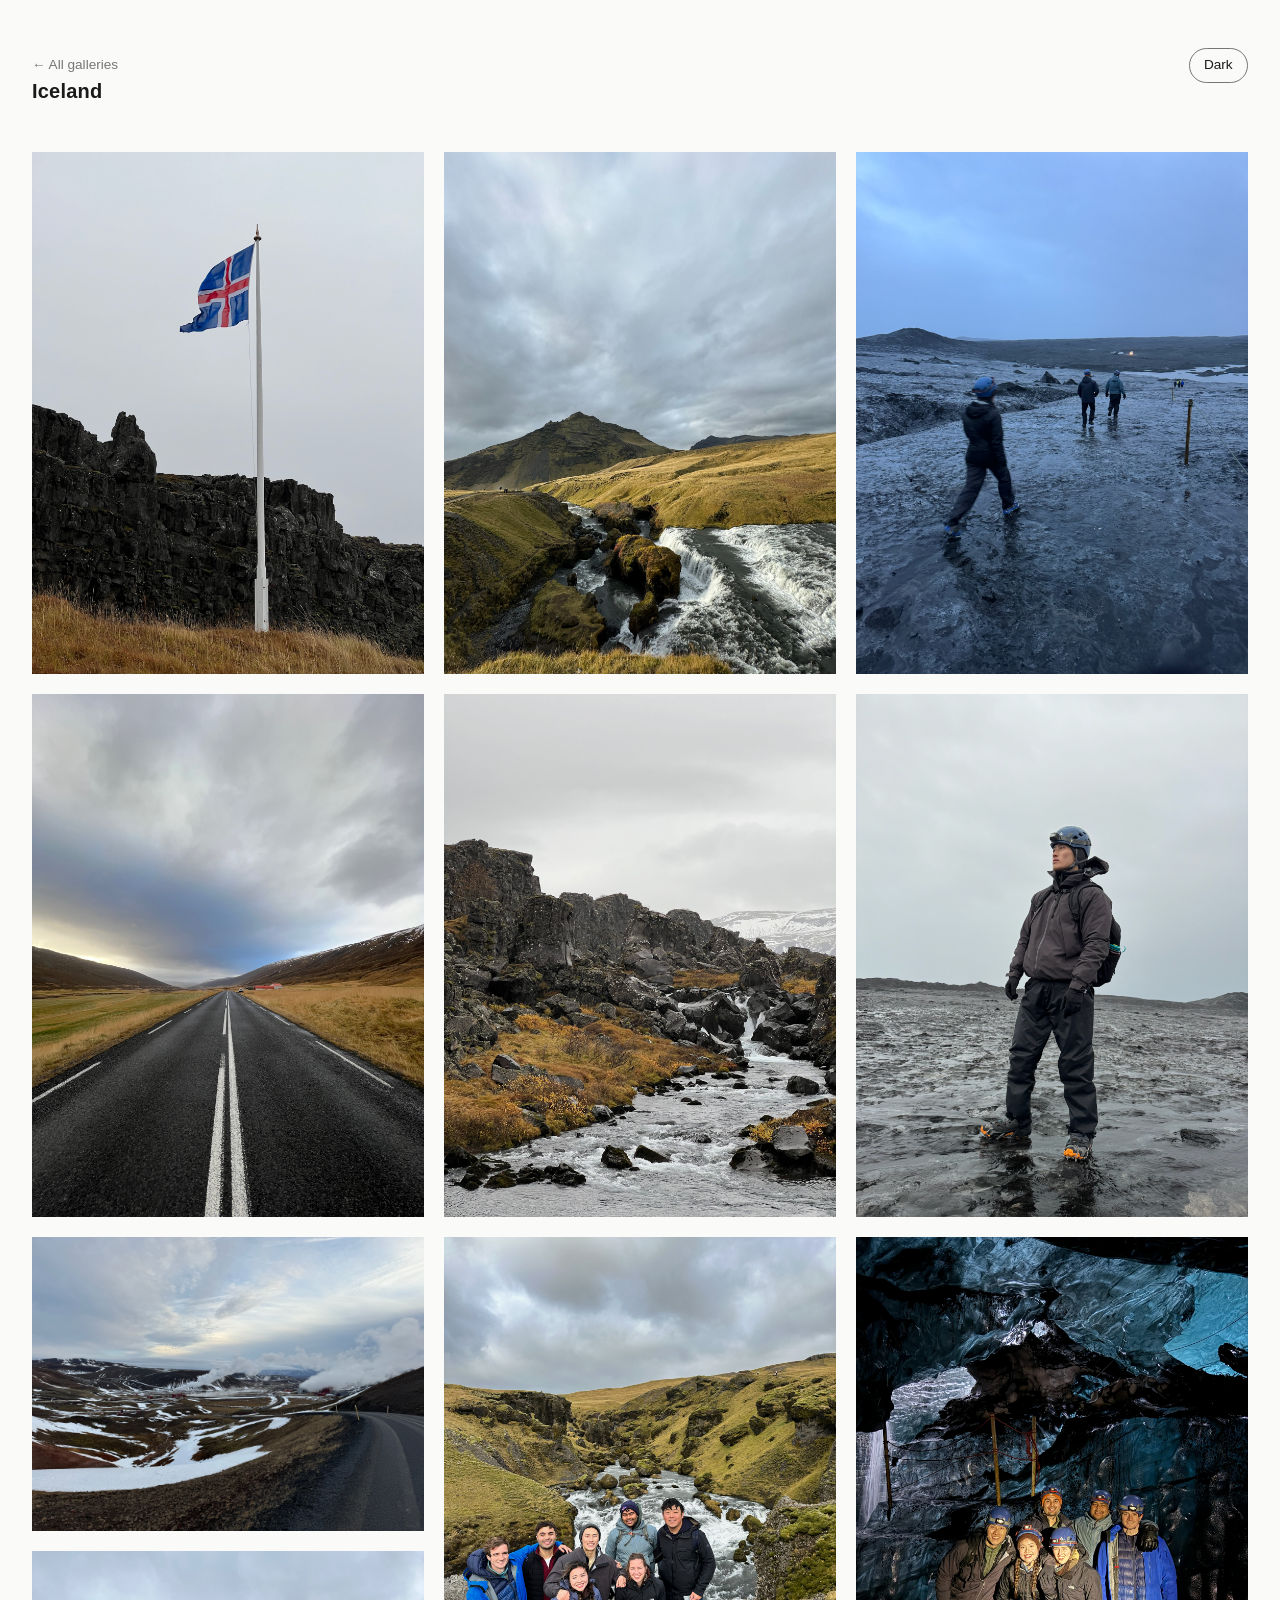
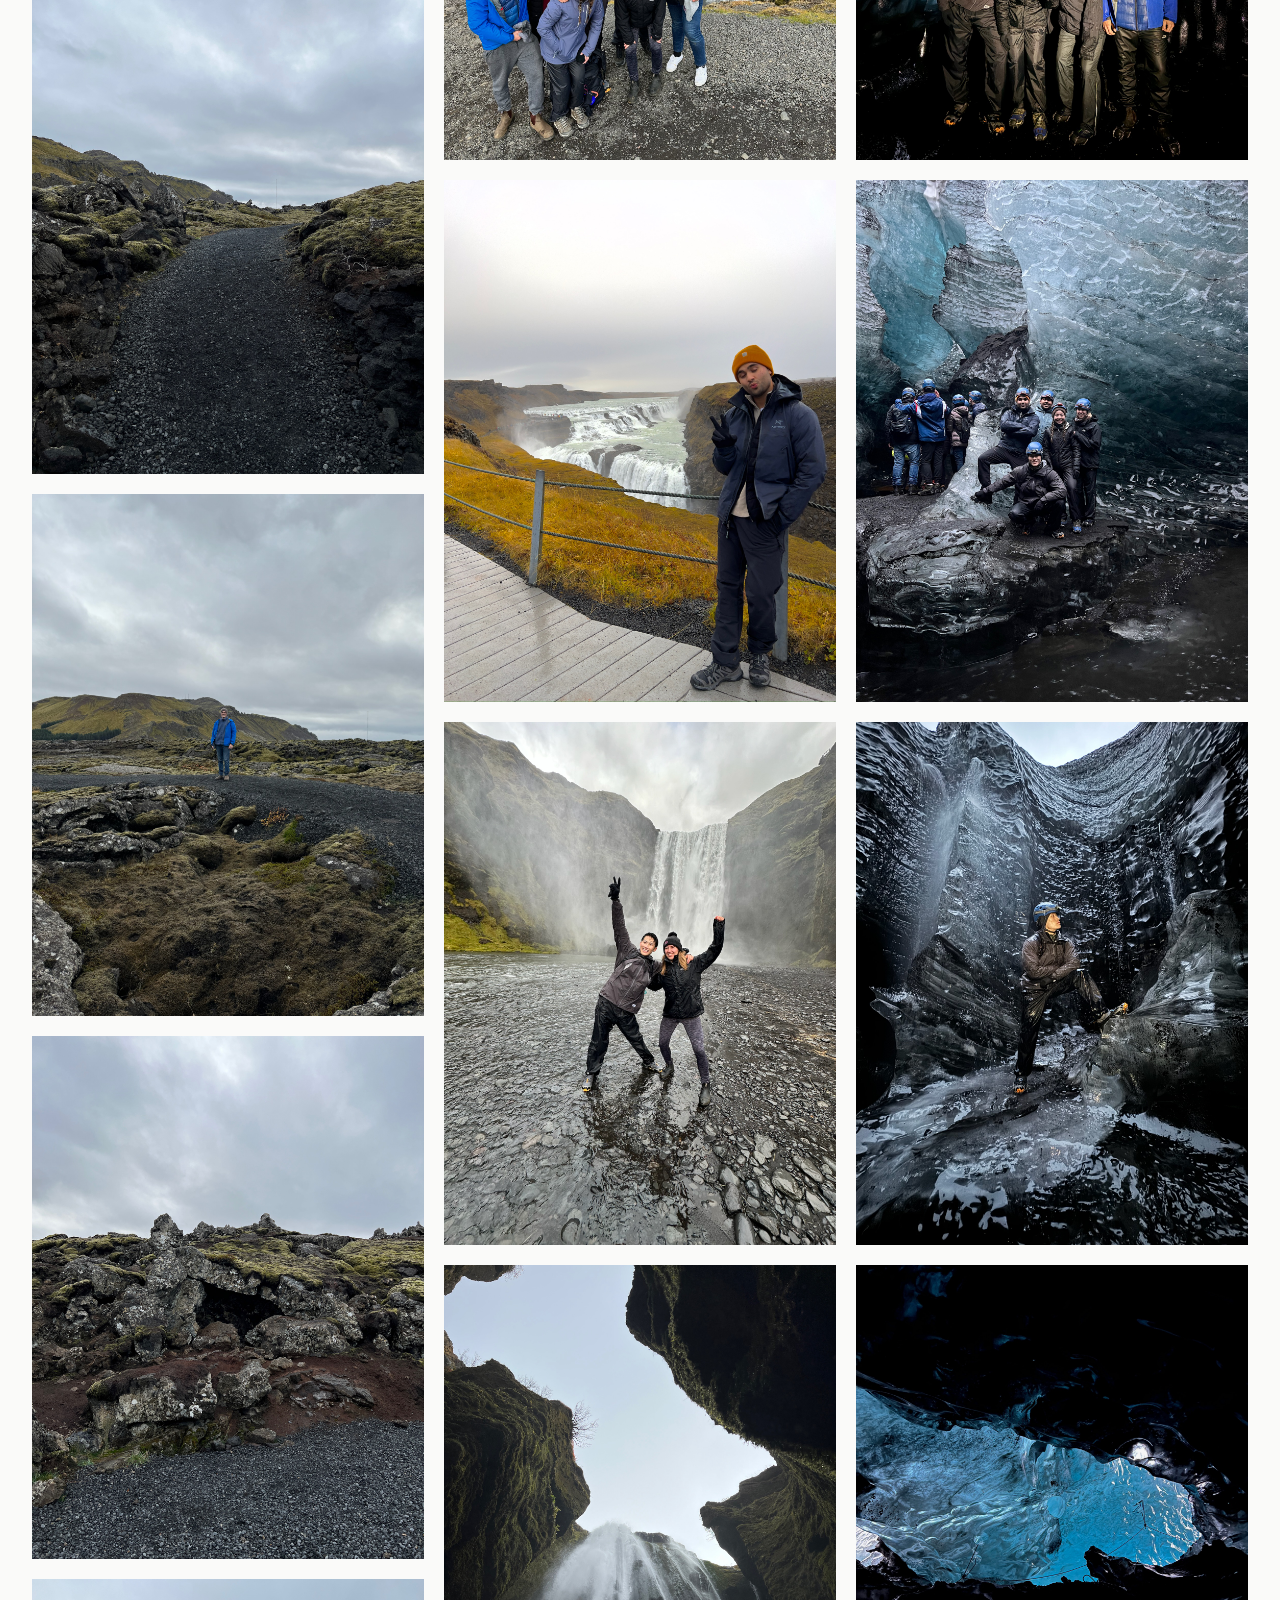
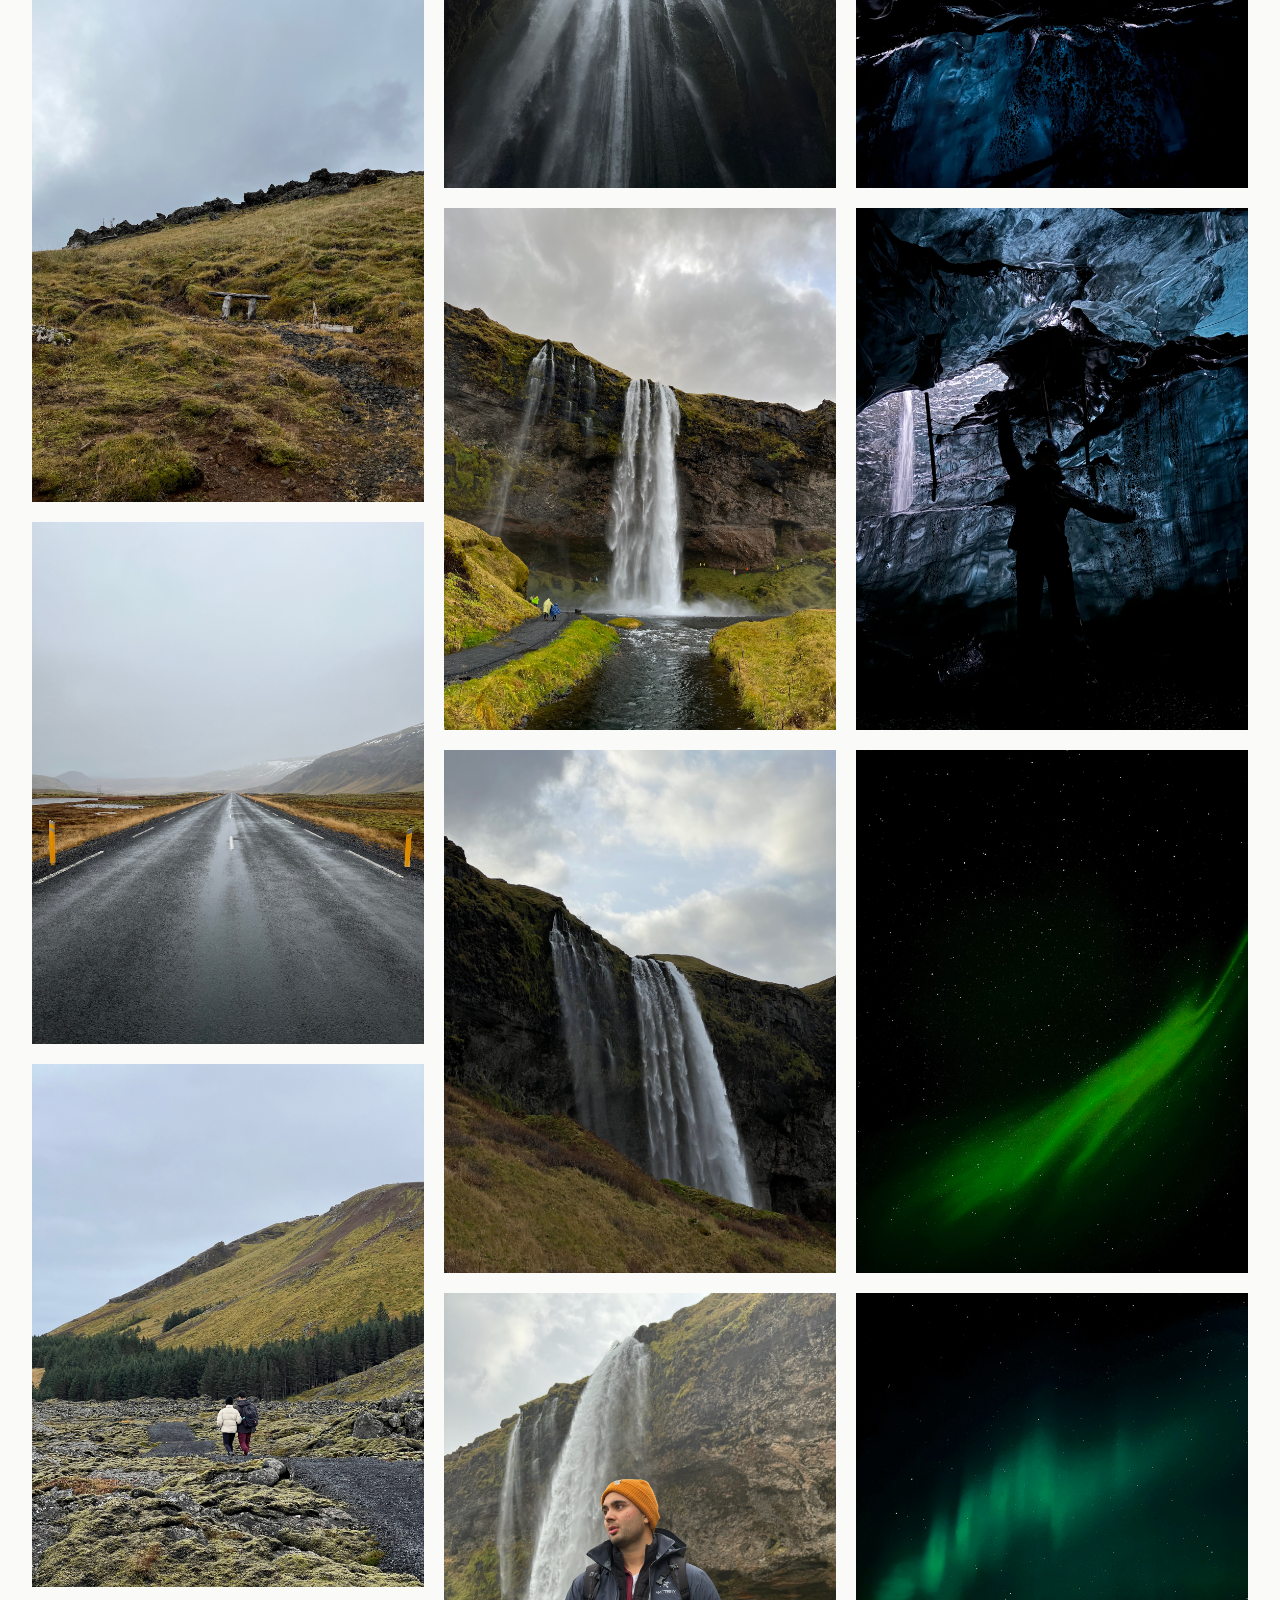
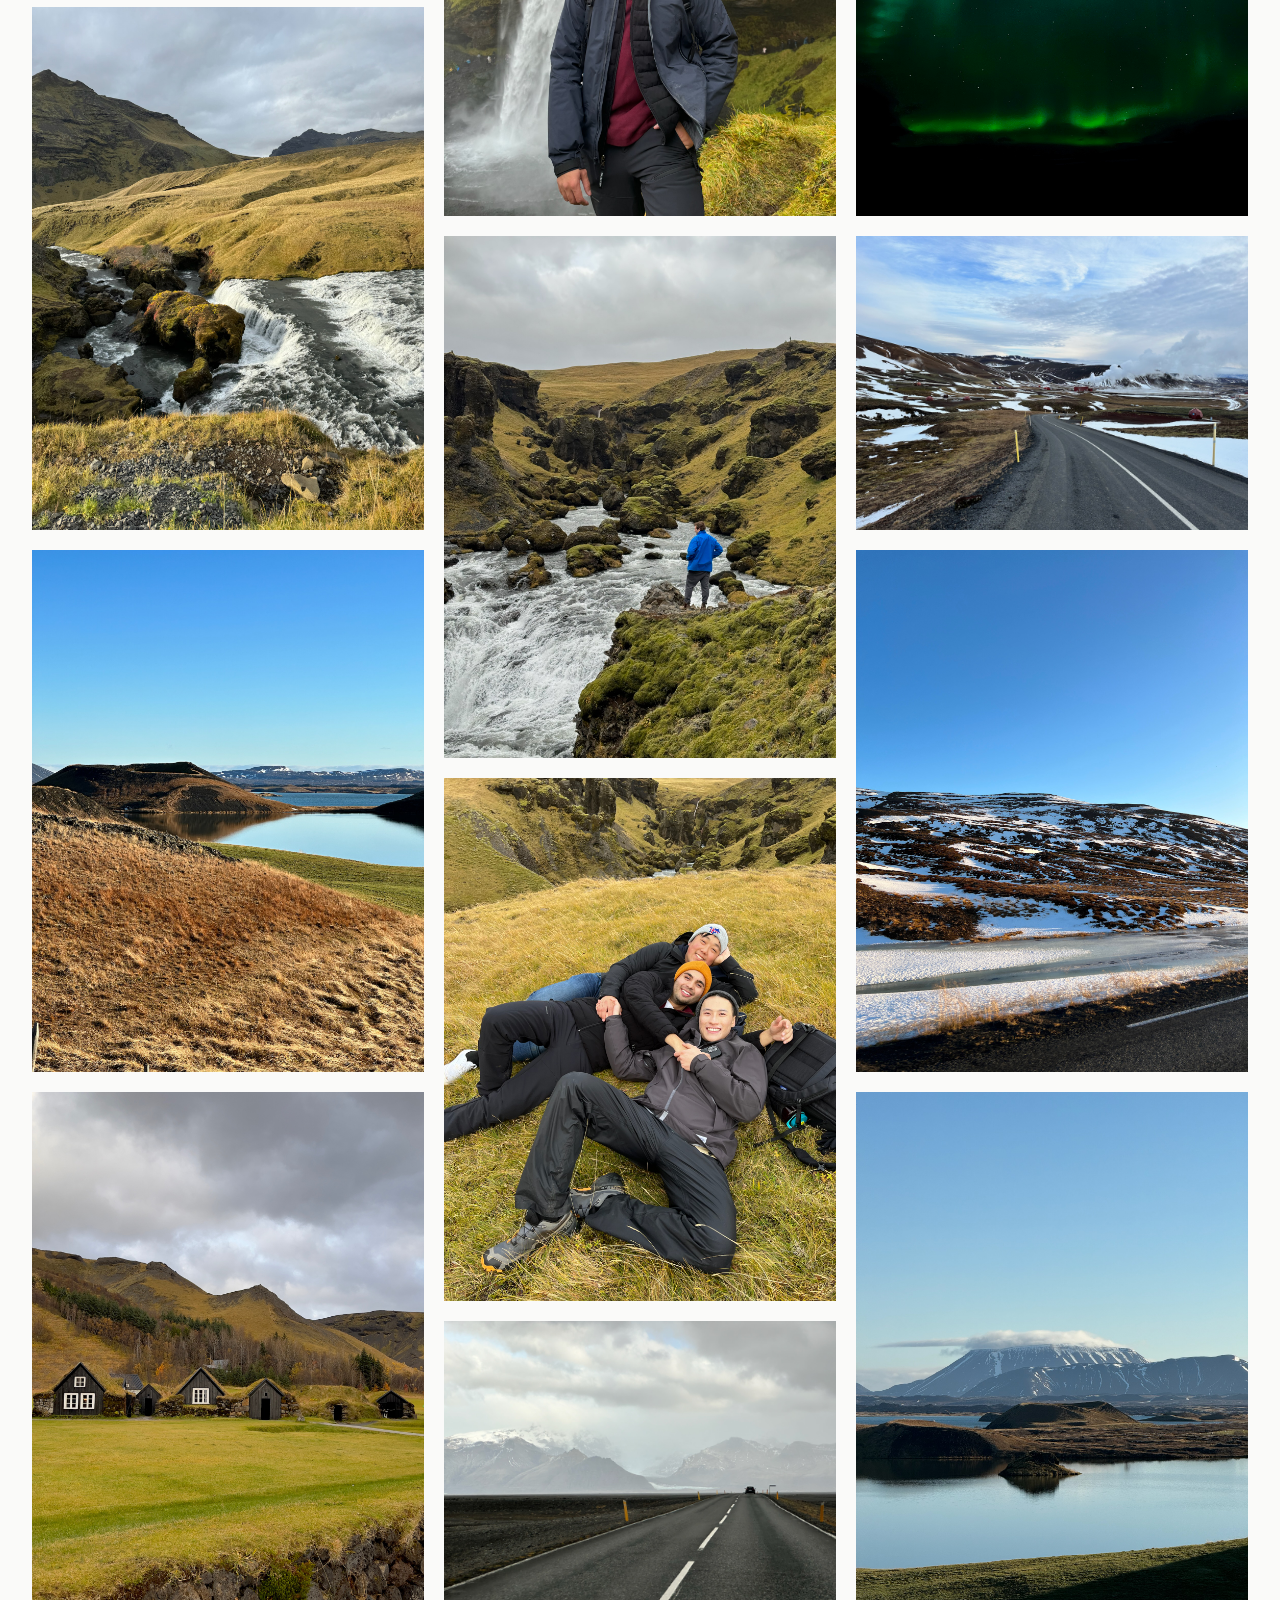
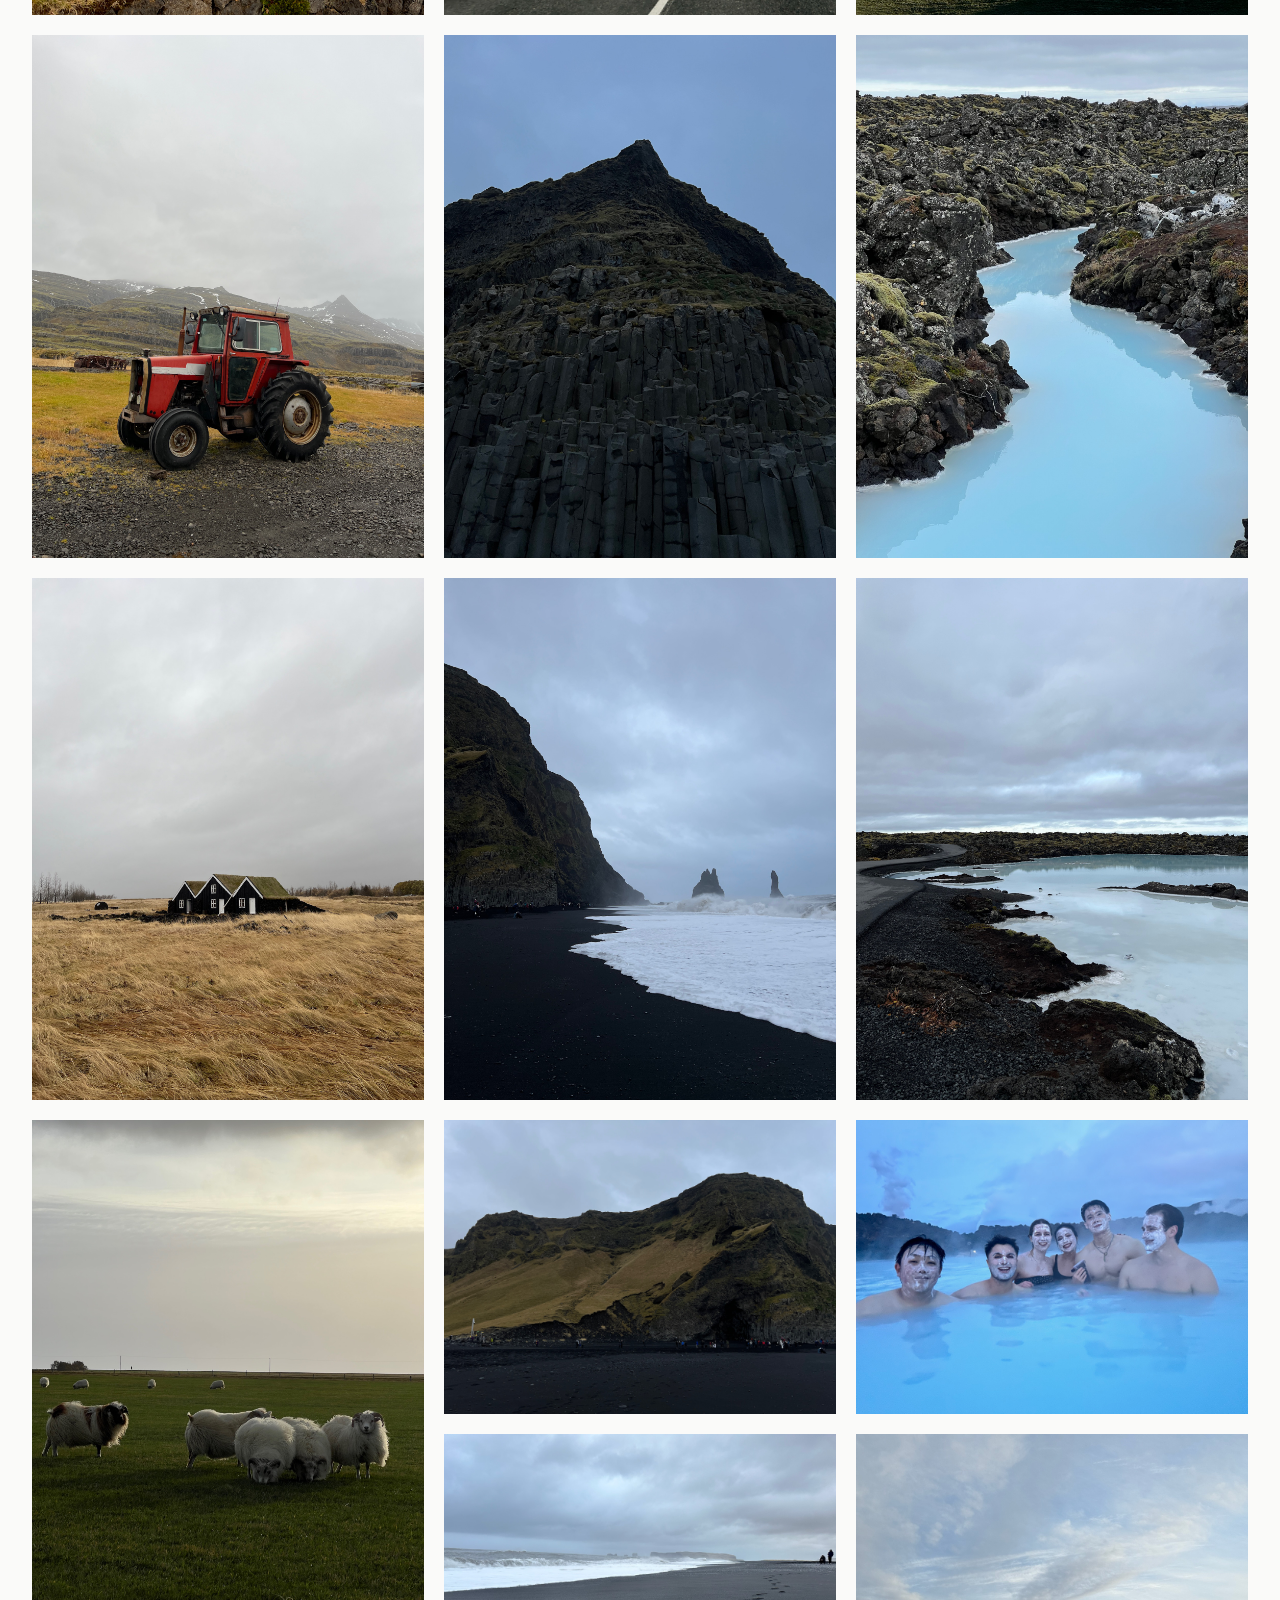
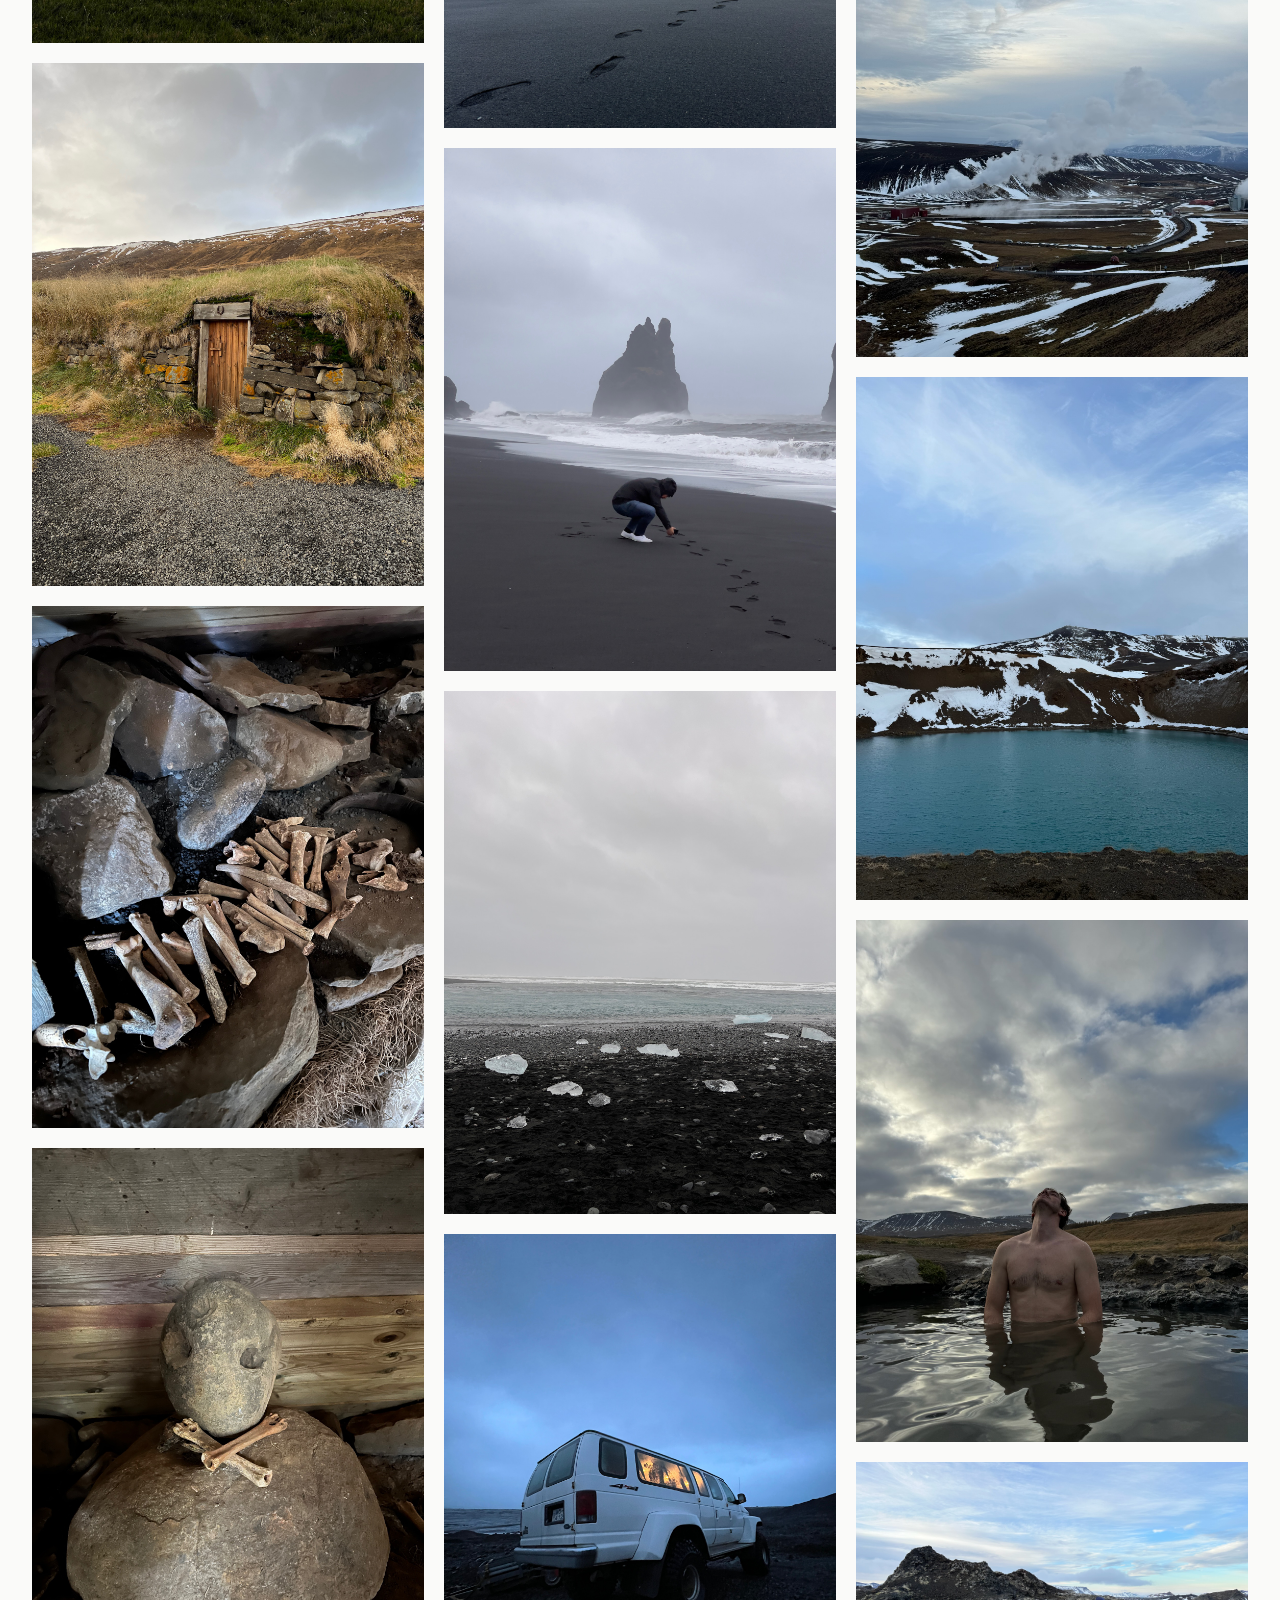
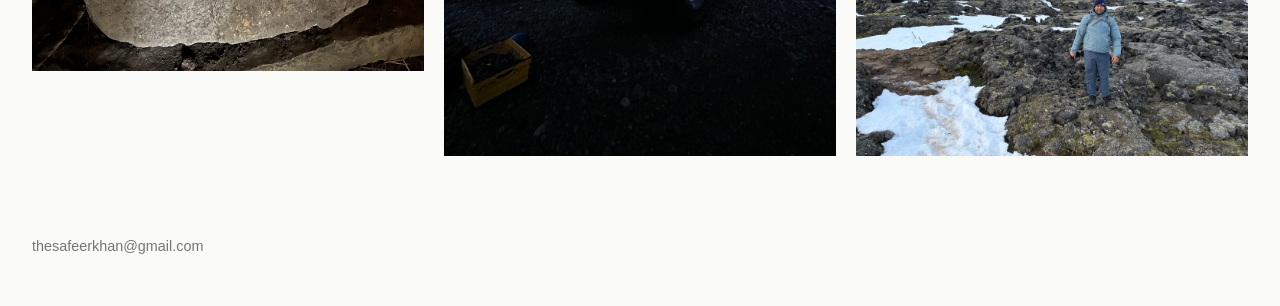
==== iceland.html @ 7a0d884b "Add Iceland and Italy galleries, remove old placeholder images Replace placeholder/sample gallery im" ====
<!doctype html>
<html lang="en">
<head>
<meta charset="utf-8">
<meta name="viewport" content="width=device-width, initial-scale=1">
<title>Iceland — Safeer Khan Photography</title>
<meta name="description" content="Photographs from Iceland.">
<link rel="stylesheet" href="style.css">
<script>
  /* Set theme before first paint to avoid a flash of the wrong color. */
  (function () {
    var saved = localStorage.getItem("theme");
    var theme = saved || (matchMedia("(prefers-color-scheme: dark)").matches ? "dark" : "light");
    document.documentElement.setAttribute("data-theme", theme);
  })();
</script>
</head>
<body>

<header class="site-header">
  <div class="title">
    <p class="back-link"><a href="index.html">&larr; All galleries</a></p>
    <h1>Iceland</h1>
  </div>
  <button class="theme-toggle" id="theme-toggle" type="button" aria-label="Toggle dark mode">Dark</button>
</header>

<main class="gallery" id="gallery">

  <a class="photo" href="images/gallery/Iceland/iceland_1.jpeg" data-index="0">
    <img src="images/gallery/Iceland/iceland_1.jpeg" alt="Iceland photograph" width="1536" height="2048" loading="lazy">
  </a>

  <a class="photo" href="images/gallery/Iceland/iceland_2.jpeg" data-index="1">
    <img src="images/gallery/Iceland/iceland_2.jpeg" alt="Iceland photograph" width="1536" height="2048" loading="lazy">
  </a>

  <a class="photo" href="images/gallery/Iceland/iceland_3.jpeg" data-index="2">
    <img src="images/gallery/Iceland/iceland_3.jpeg" alt="Iceland photograph" width="2048" height="1536" loading="lazy">
  </a>

  <a class="photo" href="images/gallery/Iceland/iceland_4.jpeg" data-index="3">
    <img src="images/gallery/Iceland/iceland_4.jpeg" alt="Iceland photograph" width="1536" height="2048" loading="lazy">
  </a>

  <a class="photo" href="images/gallery/Iceland/iceland_5.jpeg" data-index="4">
    <img src="images/gallery/Iceland/iceland_5.jpeg" alt="Iceland photograph" width="1536" height="2048" loading="lazy">
  </a>

  <a class="photo" href="images/gallery/Iceland/iceland_6.jpeg" data-index="5">
    <img src="images/gallery/Iceland/iceland_6.jpeg" alt="Iceland photograph" width="1536" height="2048" loading="lazy">
  </a>

  <a class="photo" href="images/gallery/Iceland/iceland_7.jpeg" data-index="6">
    <img src="images/gallery/Iceland/iceland_7.jpeg" alt="Iceland photograph" width="1536" height="2048" loading="lazy">
  </a>

  <a class="photo" href="images/gallery/Iceland/iceland_8.jpeg" data-index="7">
    <img src="images/gallery/Iceland/iceland_8.jpeg" alt="Iceland photograph" width="1536" height="2048" loading="lazy">
  </a>

  <a class="photo" href="images/gallery/Iceland/iceland_9.jpeg" data-index="8">
    <img src="images/gallery/Iceland/iceland_9.jpeg" alt="Iceland photograph" width="1536" height="2048" loading="lazy">
  </a>

  <a class="photo" href="images/gallery/Iceland/iceland_10.jpeg" data-index="9">
    <img src="images/gallery/Iceland/iceland_10.jpeg" alt="Iceland photograph" width="1536" height="2048" loading="lazy">
  </a>

  <a class="photo" href="images/gallery/Iceland/iceland_11.jpeg" data-index="10">
    <img src="images/gallery/Iceland/iceland_11.jpeg" alt="Iceland photograph" width="1536" height="2048" loading="lazy">
  </a>

  <a class="photo" href="images/gallery/Iceland/iceland_12.jpeg" data-index="11">
    <img src="images/gallery/Iceland/iceland_12.jpeg" alt="Iceland photograph" width="1536" height="2048" loading="lazy">
  </a>

  <a class="photo" href="images/gallery/Iceland/iceland_13.jpeg" data-index="12">
    <img src="images/gallery/Iceland/iceland_13.jpeg" alt="Iceland photograph" width="1536" height="2048" loading="lazy">
  </a>

  <a class="photo" href="images/gallery/Iceland/iceland_14.jpeg" data-index="13">
    <img src="images/gallery/Iceland/iceland_14.jpeg" alt="Iceland photograph" width="1536" height="2048" loading="lazy">
  </a>

  <a class="photo" href="images/gallery/Iceland/iceland_15.jpeg" data-index="14">
    <img src="images/gallery/Iceland/iceland_15.jpeg" alt="Iceland photograph" width="1536" height="2048" loading="lazy">
  </a>

  <a class="photo" href="images/gallery/Iceland/iceland_16.jpeg" data-index="15">
    <img src="images/gallery/Iceland/iceland_16.jpeg" alt="Iceland photograph" width="1536" height="2048" loading="lazy">
  </a>

  <a class="photo" href="images/gallery/Iceland/iceland_17.jpeg" data-index="16">
    <img src="images/gallery/Iceland/iceland_17.jpeg" alt="Iceland photograph" width="1536" height="2048" loading="lazy">
  </a>

  <a class="photo" href="images/gallery/Iceland/iceland_18.jpeg" data-index="17">
    <img src="images/gallery/Iceland/iceland_18.jpeg" alt="Iceland photograph" width="1536" height="2048" loading="lazy">
  </a>

  <a class="photo" href="images/gallery/Iceland/iceland_19.jpeg" data-index="18">
    <img src="images/gallery/Iceland/iceland_19.jpeg" alt="Iceland photograph" width="1536" height="2048" loading="lazy">
  </a>

  <a class="photo" href="images/gallery/Iceland/iceland_20.jpeg" data-index="19">
    <img src="images/gallery/Iceland/iceland_20.jpeg" alt="Iceland photograph" width="1536" height="2048" loading="lazy">
  </a>

  <a class="photo" href="images/gallery/Iceland/iceland_21.jpeg" data-index="20">
    <img src="images/gallery/Iceland/iceland_21.jpeg" alt="Iceland photograph" width="1536" height="2048" loading="lazy">
  </a>

  <a class="photo" href="images/gallery/Iceland/iceland_22.jpg" data-index="21">
    <img src="images/gallery/Iceland/iceland_22.jpg" alt="Iceland photograph" width="1536" height="2048" loading="lazy">
  </a>

  <a class="photo" href="images/gallery/Iceland/iceland_23.jpeg" data-index="22">
    <img src="images/gallery/Iceland/iceland_23.jpeg" alt="Iceland photograph" width="1536" height="2048" loading="lazy">
  </a>

  <a class="photo" href="images/gallery/Iceland/iceland_24.jpeg" data-index="23">
    <img src="images/gallery/Iceland/iceland_24.jpeg" alt="Iceland photograph" width="1536" height="2048" loading="lazy">
  </a>

  <a class="photo" href="images/gallery/Iceland/iceland_25.jpeg" data-index="24">
    <img src="images/gallery/Iceland/iceland_25.jpeg" alt="Iceland photograph" width="1536" height="2048" loading="lazy">
  </a>

  <a class="photo" href="images/gallery/Iceland/iceland_26.jpeg" data-index="25">
    <img src="images/gallery/Iceland/iceland_26.jpeg" alt="Iceland photograph" width="1536" height="2048" loading="lazy">
  </a>

  <a class="photo" href="images/gallery/Iceland/iceland_27.jpeg" data-index="26">
    <img src="images/gallery/Iceland/iceland_27.jpeg" alt="Iceland photograph" width="1536" height="2048" loading="lazy">
  </a>

  <a class="photo" href="images/gallery/Iceland/iceland_28.jpeg" data-index="27">
    <img src="images/gallery/Iceland/iceland_28.jpeg" alt="Iceland photograph" width="1536" height="2048" loading="lazy">
  </a>

  <a class="photo" href="images/gallery/Iceland/iceland_29.jpeg" data-index="28">
    <img src="images/gallery/Iceland/iceland_29.jpeg" alt="Iceland photograph" width="1536" height="2048" loading="lazy">
  </a>

  <a class="photo" href="images/gallery/Iceland/iceland_30.jpeg" data-index="29">
    <img src="images/gallery/Iceland/iceland_30.jpeg" alt="Iceland photograph" width="2048" height="1536" loading="lazy">
  </a>

  <a class="photo" href="images/gallery/Iceland/iceland_31.jpeg" data-index="30">
    <img src="images/gallery/Iceland/iceland_31.jpeg" alt="Iceland photograph" width="1536" height="2048" loading="lazy">
  </a>

  <a class="photo" href="images/gallery/Iceland/iceland_32.jpeg" data-index="31">
    <img src="images/gallery/Iceland/iceland_32.jpeg" alt="Iceland photograph" width="1536" height="2048" loading="lazy">
  </a>

  <a class="photo" href="images/gallery/Iceland/iceland_33.jpeg" data-index="32">
    <img src="images/gallery/Iceland/iceland_33.jpeg" alt="Iceland photograph" width="2048" height="1536" loading="lazy">
  </a>

  <a class="photo" href="images/gallery/Iceland/iceland_34.jpeg" data-index="33">
    <img src="images/gallery/Iceland/iceland_34.jpeg" alt="Iceland photograph" width="2048" height="1536" loading="lazy">
  </a>

  <a class="photo" href="images/gallery/Iceland/iceland_35.jpeg" data-index="34">
    <img src="images/gallery/Iceland/iceland_35.jpeg" alt="Iceland photograph" width="1536" height="2048" loading="lazy">
  </a>

  <a class="photo" href="images/gallery/Iceland/iceland_36.jpeg" data-index="35">
    <img src="images/gallery/Iceland/iceland_36.jpeg" alt="Iceland photograph" width="1536" height="2048" loading="lazy">
  </a>

  <a class="photo" href="images/gallery/Iceland/iceland_37.jpeg" data-index="36">
    <img src="images/gallery/Iceland/iceland_37.jpeg" alt="Iceland photograph" width="1536" height="2048" loading="lazy">
  </a>

  <a class="photo" href="images/gallery/Iceland/iceland_38.jpeg" data-index="37">
    <img src="images/gallery/Iceland/iceland_38.jpeg" alt="Iceland photograph" width="1536" height="2048" loading="lazy">
  </a>

  <a class="photo" href="images/gallery/Iceland/iceland_39.jpeg" data-index="38">
    <img src="images/gallery/Iceland/iceland_39.jpeg" alt="Iceland photograph" width="1536" height="2048" loading="lazy">
  </a>

  <a class="photo" href="images/gallery/Iceland/iceland_40.jpeg" data-index="39">
    <img src="images/gallery/Iceland/iceland_40.jpeg" alt="Iceland photograph" width="1536" height="2048" loading="lazy">
  </a>

  <a class="photo" href="images/gallery/Iceland/iceland_41.jpeg" data-index="40">
    <img src="images/gallery/Iceland/iceland_41.jpeg" alt="Iceland photograph" width="1536" height="2048" loading="lazy">
  </a>

  <a class="photo" href="images/gallery/Iceland/iceland_42.jpeg" data-index="41">
    <img src="images/gallery/Iceland/iceland_42.jpeg" alt="Iceland photograph" width="1536" height="2048" loading="lazy">
  </a>

  <a class="photo" href="images/gallery/Iceland/iceland_43.jpeg" data-index="42">
    <img src="images/gallery/Iceland/iceland_43.jpeg" alt="Iceland photograph" width="1536" height="2048" loading="lazy">
  </a>

  <a class="photo" href="images/gallery/Iceland/iceland_44.jpeg" data-index="43">
    <img src="images/gallery/Iceland/iceland_44.jpeg" alt="Iceland photograph" width="1536" height="2048" loading="lazy">
  </a>

  <a class="photo" href="images/gallery/Iceland/iceland_45.jpeg" data-index="44">
    <img src="images/gallery/Iceland/iceland_45.jpeg" alt="Iceland photograph" width="1536" height="2048" loading="lazy">
  </a>

  <a class="photo" href="images/gallery/Iceland/iceland_46.jpeg" data-index="45">
    <img src="images/gallery/Iceland/iceland_46.jpeg" alt="Iceland photograph" width="1536" height="2048" loading="lazy">
  </a>

  <a class="photo" href="images/gallery/Iceland/iceland_47.jpeg" data-index="46">
    <img src="images/gallery/Iceland/iceland_47.jpeg" alt="Iceland photograph" width="2048" height="1536" loading="lazy">
  </a>

  <a class="photo" href="images/gallery/Iceland/iceland_48.jpeg" data-index="47">
    <img src="images/gallery/Iceland/iceland_48.jpeg" alt="Iceland photograph" width="1536" height="2048" loading="lazy">
  </a>

  <a class="photo" href="images/gallery/Iceland/iceland_49.jpeg" data-index="48">
    <img src="images/gallery/Iceland/iceland_49.jpeg" alt="Iceland photograph" width="1536" height="2048" loading="lazy">
  </a>

  <a class="photo" href="images/gallery/Iceland/iceland_50.jpeg" data-index="49">
    <img src="images/gallery/Iceland/iceland_50.jpeg" alt="Iceland photograph" width="1536" height="2048" loading="lazy">
  </a>

  <a class="photo" href="images/gallery/Iceland/iceland_51.jpeg" data-index="50">
    <img src="images/gallery/Iceland/iceland_51.jpeg" alt="Iceland photograph" width="1536" height="2048" loading="lazy">
  </a>

  <a class="photo" href="images/gallery/Iceland/iceland_52.jpeg" data-index="51">
    <img src="images/gallery/Iceland/iceland_52.jpeg" alt="Iceland photograph" width="2048" height="1536" loading="lazy">
  </a>

  <a class="photo" href="images/gallery/Iceland/iceland_53.jpeg" data-index="52">
    <img src="images/gallery/Iceland/iceland_53.jpeg" alt="Iceland photograph" width="1536" height="2048" loading="lazy">
  </a>

  <a class="photo" href="images/gallery/Iceland/iceland_54.jpeg" data-index="53">
    <img src="images/gallery/Iceland/iceland_54.jpeg" alt="Iceland photograph" width="1536" height="2048" loading="lazy">
  </a>

  <a class="photo" href="images/gallery/Iceland/iceland_55.jpeg" data-index="54">
    <img src="images/gallery/Iceland/iceland_55.jpeg" alt="Iceland photograph" width="1536" height="2048" loading="lazy">
  </a>

  <a class="photo" href="images/gallery/Iceland/iceland_56.jpeg" data-index="55">
    <img src="images/gallery/Iceland/iceland_56.jpeg" alt="Iceland photograph" width="2048" height="1536" loading="lazy">
  </a>

</main>

<footer class="site-footer">
  <a href="mailto:thesafeerkhan@gmail.com">thesafeerkhan@gmail.com</a>
</footer>

<div class="lightbox" id="lightbox" hidden>
  <button class="lightbox-close" id="lightbox-close" type="button" aria-label="Close">&times;</button>
  <img id="lightbox-img" src="" alt="">
</div>

<script src="script.js" defer></script>
</body>
</html>
---- style.css ----
/* ---- Theme tokens ---- */
:root {
  --bg: #fafaf9;
  --fg: #1a1a1a;
  --muted: #767672;
  --gap: 1.25rem;
  color-scheme: light;
}

:root[data-theme="dark"] {
  --bg: #121212;
  --fg: #ededec;
  --muted: #9a9a96;
  color-scheme: dark;
}

* {
  box-sizing: border-box;
}

html,
body {
  margin: 0;
  padding: 0;
}

body {
  background: var(--bg);
  color: var(--fg);
  font-family: -apple-system, BlinkMacSystemFont, "Segoe UI", Roboto,
    Helvetica, Arial, sans-serif;
  font-size: 16px;
  line-height: 1.5;
  -webkit-font-smoothing: antialiased;
  transition: background-color 0.2s ease, color 0.2s ease;
}

a {
  color: inherit;
}

/* ---- Header ---- */
.site-header {
  display: flex;
  align-items: baseline;
  justify-content: space-between;
  gap: 1rem;
  max-width: 1400px;
  margin: 0 auto;
  padding: 3rem 2rem 2.5rem;
}

.site-header .title h1 {
  font-size: 1.25rem;
  font-weight: 600;
  letter-spacing: 0.01em;
  margin: 0 0 0.35rem;
}

.site-header .title p {
  margin: 0;
  color: var(--muted);
  font-size: 0.95rem;
}

.back-link {
  margin: 0 0 0.5rem;
}

.back-link a {
  color: var(--muted);
  font-size: 0.85rem;
  text-decoration: none;
}

.back-link a:hover {
  text-decoration: underline;
}

.theme-toggle {
  background: none;
  border: 1px solid var(--muted);
  color: var(--fg);
  font: inherit;
  font-size: 0.85rem;
  padding: 0.4rem 0.9rem;
  border-radius: 999px;
  cursor: pointer;
  flex-shrink: 0;
}

.theme-toggle:hover {
  opacity: 0.7;
}

/* ---- Gallery grid (CSS columns masonry) ---- */
.gallery {
  max-width: 1400px;
  margin: 0 auto;
  padding: 0 2rem 3rem;
  column-count: 1;
  column-gap: var(--gap);
}

@media (min-width: 640px) {
  .gallery {
    column-count: 2;
  }
}

@media (min-width: 1024px) {
  .gallery {
    column-count: 3;
  }
}

.photo {
  display: block;
  break-inside: avoid;
  margin-bottom: var(--gap);
}

.photo img {
  display: block;
  width: 100%;
  height: auto;
  border: 0;
  transition: opacity 0.2s ease;
}

.photo:hover img {
  opacity: 0.85;
}

/* ---- Category cards (homepage) ---- */
.categories {
  max-width: 1400px;
  margin: 0 auto;
  padding: 0 2rem 3rem;
  display: grid;
  grid-template-columns: 1fr;
  gap: var(--gap);
}

@media (min-width: 640px) {
  .categories {
    grid-template-columns: 1fr 1fr;
  }
}

.category-card {
  position: relative;
  display: block;
  aspect-ratio: 4 / 5;
  border-radius: 8px;
  overflow: hidden;
}

.category-card img {
  display: block;
  width: 100%;
  height: 100%;
  object-fit: cover;
  border: 0;
  transition: transform 0.3s ease;
}

.category-card:hover img {
  transform: scale(1.03);
}

.category-card::after {
  content: "";
  position: absolute;
  inset: 0;
  background: linear-gradient(to top, rgba(0, 0, 0, 0.55), rgba(0, 0, 0, 0) 45%);
}

.category-label {
  position: absolute;
  left: 1.5rem;
  bottom: 1.25rem;
  color: #fff;
  font-size: 1.5rem;
  font-weight: 600;
  letter-spacing: 0.01em;
  text-shadow: 0 1px 8px rgba(0, 0, 0, 0.4);
}

/* ---- Footer ---- */
.site-footer {
  max-width: 1400px;
  margin: 0 auto;
  padding: 2rem 2rem 3rem;
  color: var(--muted);
  font-size: 0.9rem;
  display: flex;
  flex-wrap: wrap;
  gap: 0.5rem 1.5rem;
}

.site-footer a {
  color: var(--muted);
  text-decoration: none;
}

.site-footer a:hover {
  text-decoration: underline;
}

/* ---- Lightbox ---- */
.lightbox {
  position: fixed;
  inset: 0;
  background: rgba(0, 0, 0, 0.92);
  display: flex;
  align-items: center;
  justify-content: center;
  z-index: 100;
}

.lightbox[hidden] {
  display: none;
}

.lightbox img {
  max-width: 90vw;
  max-height: 90vh;
  object-fit: contain;
  user-select: none;
}

.lightbox-close {
  position: absolute;
  top: 1.25rem;
  right: 1.5rem;
  background: none;
  border: none;
  color: #fff;
  font-size: 2rem;
  line-height: 1;
  cursor: pointer;
  padding: 0.5rem;
}

.lightbox-close:hover {
  opacity: 0.7;
}
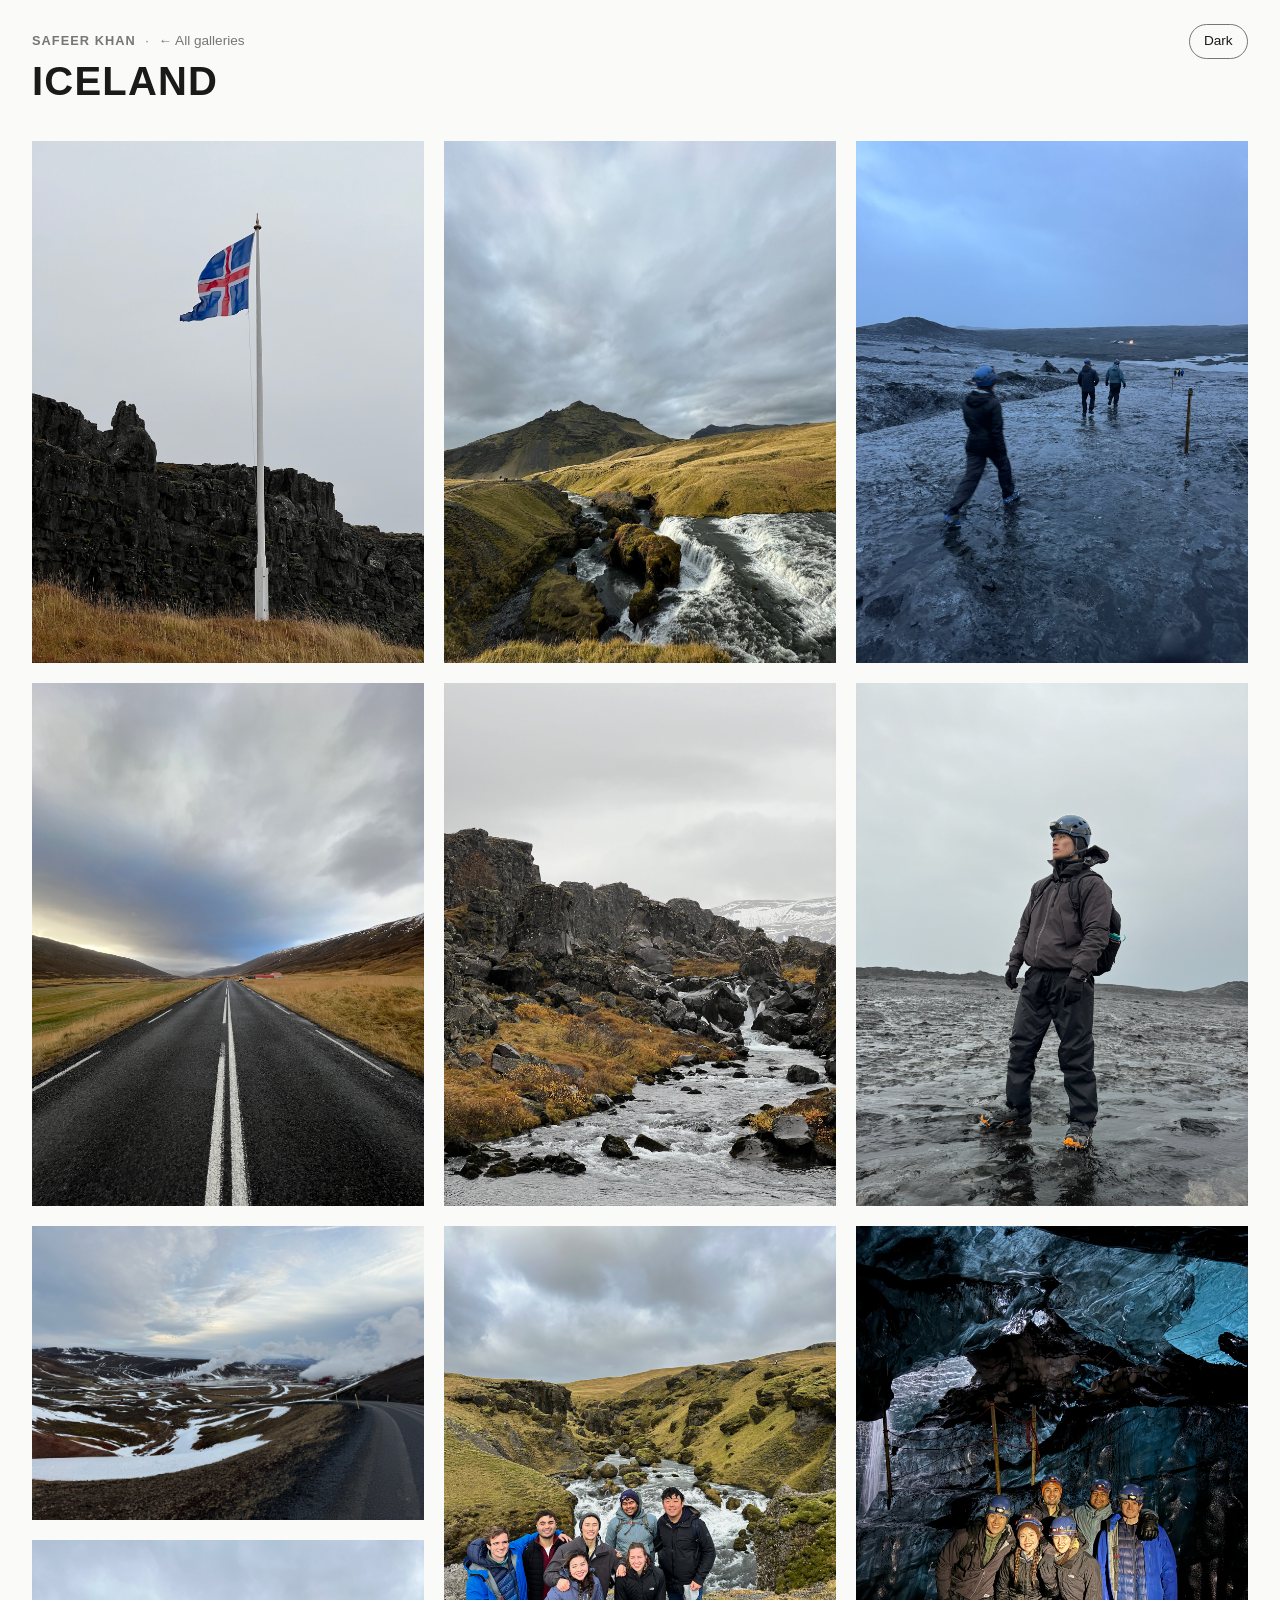
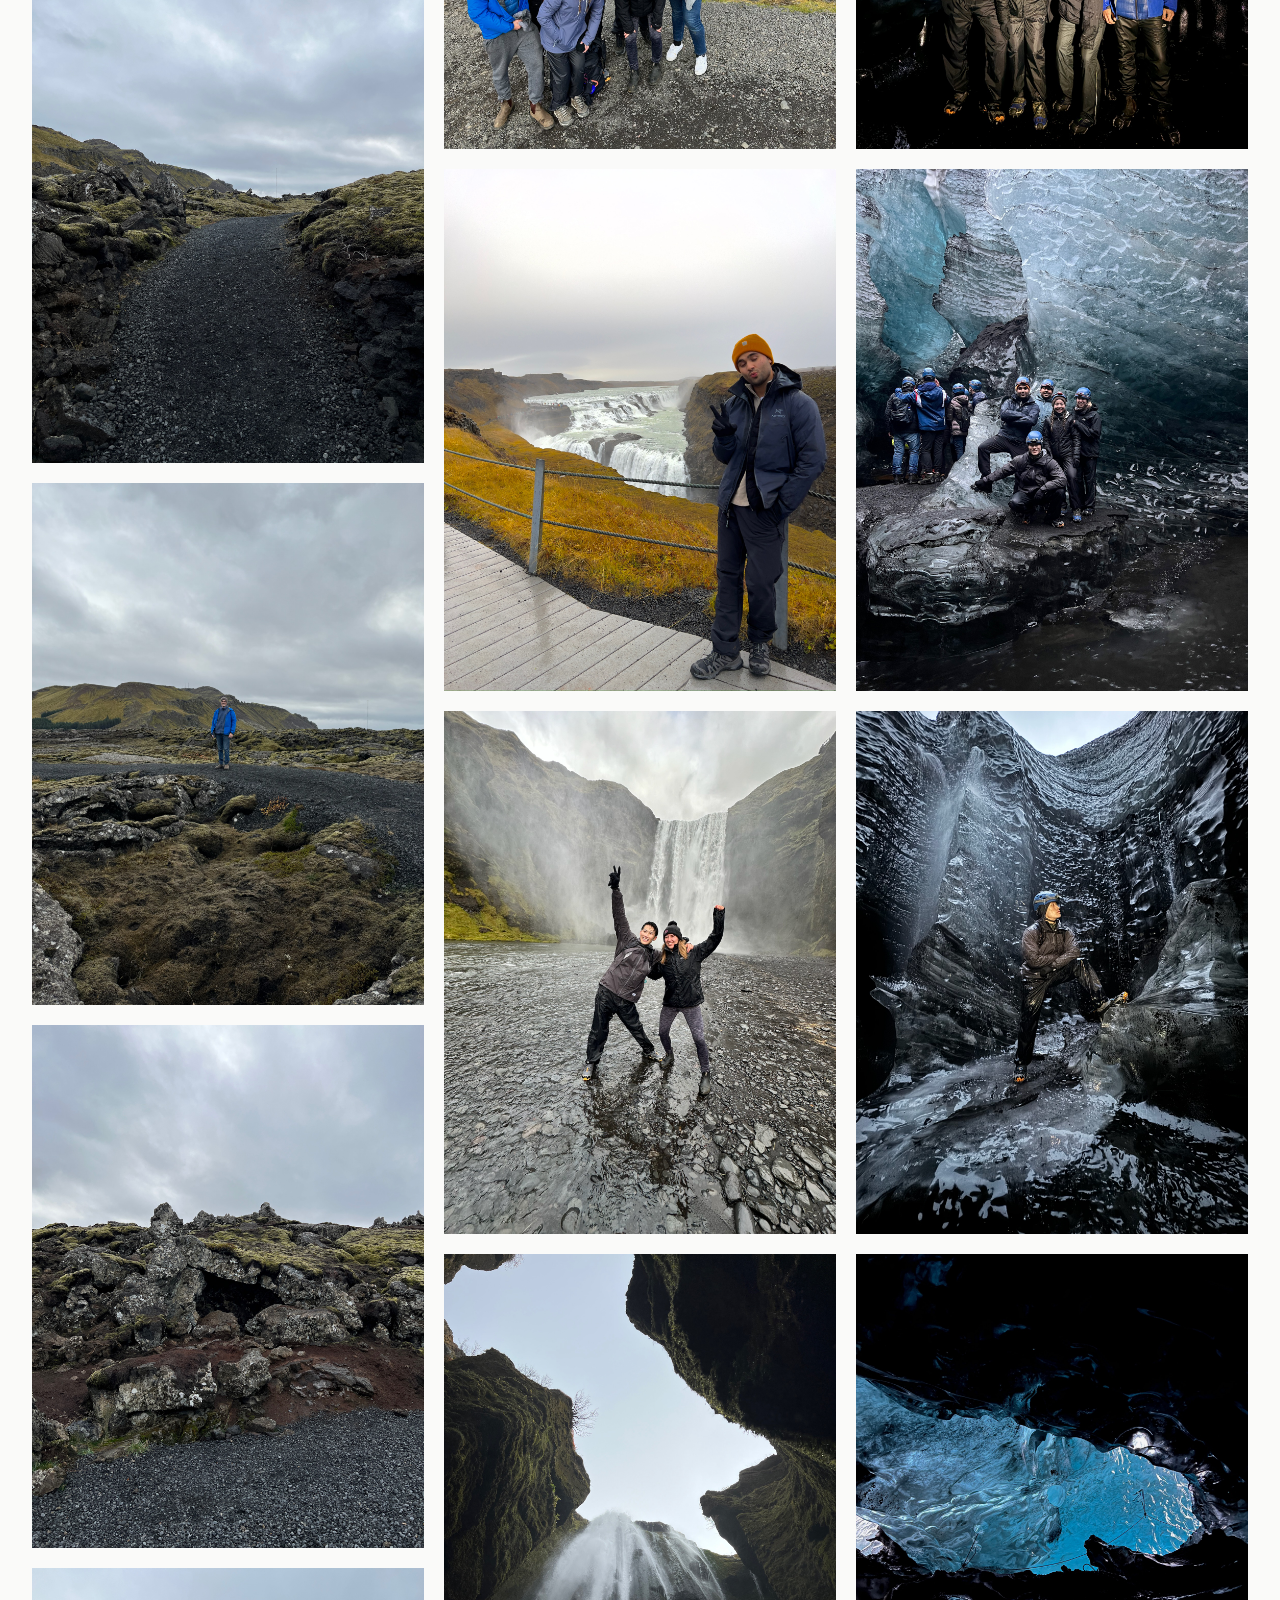
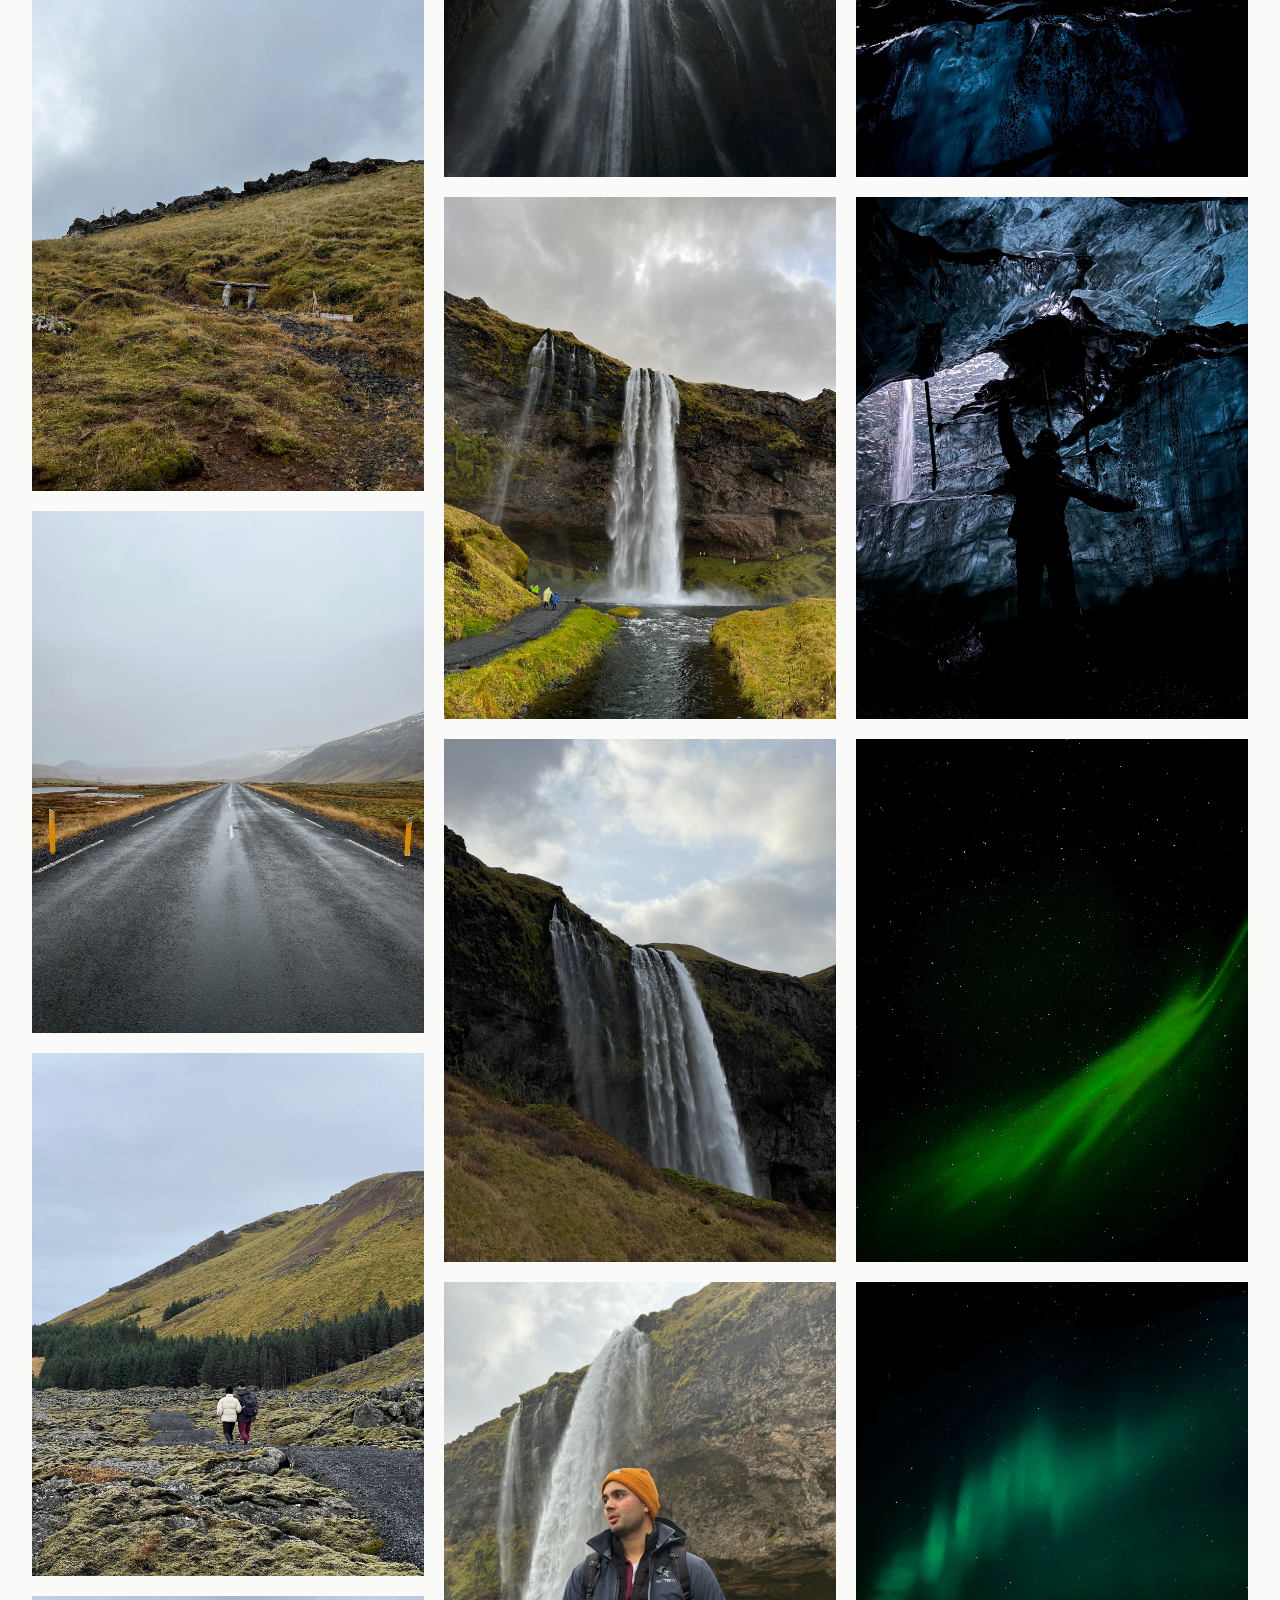
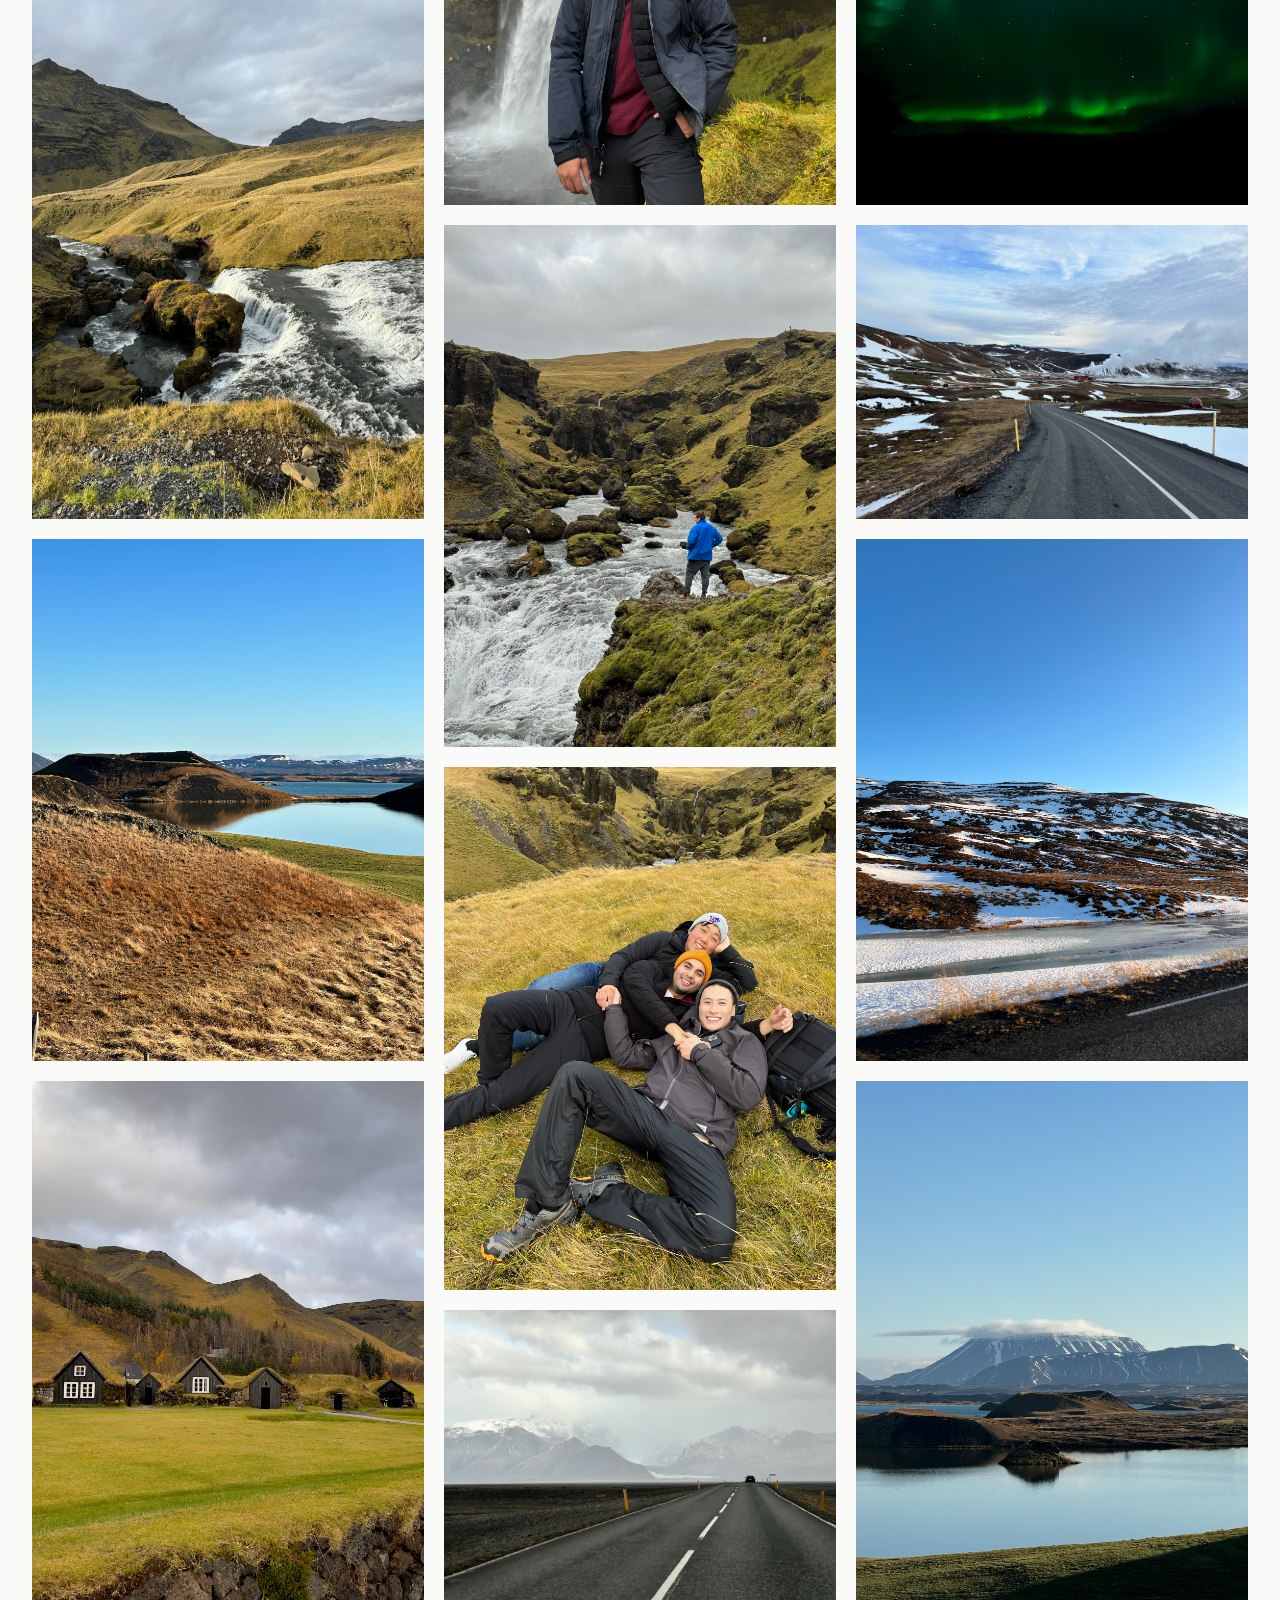
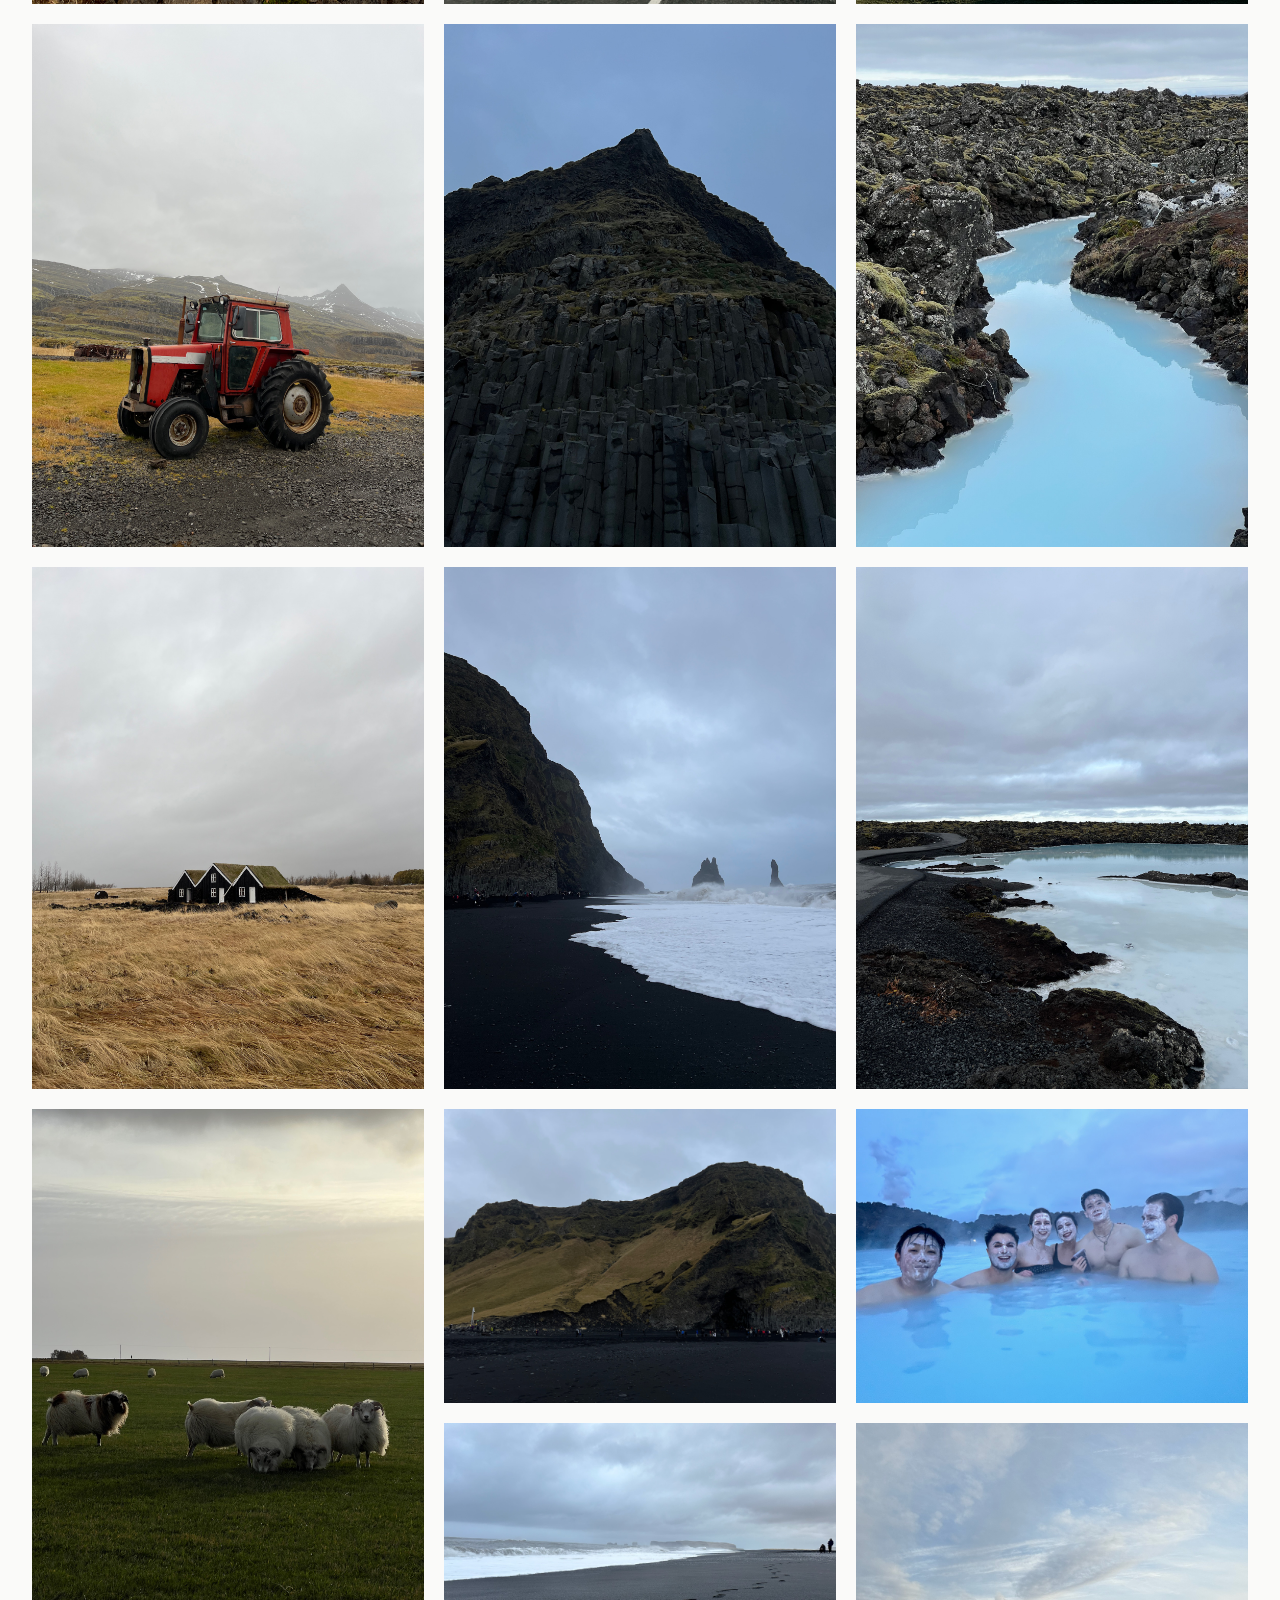
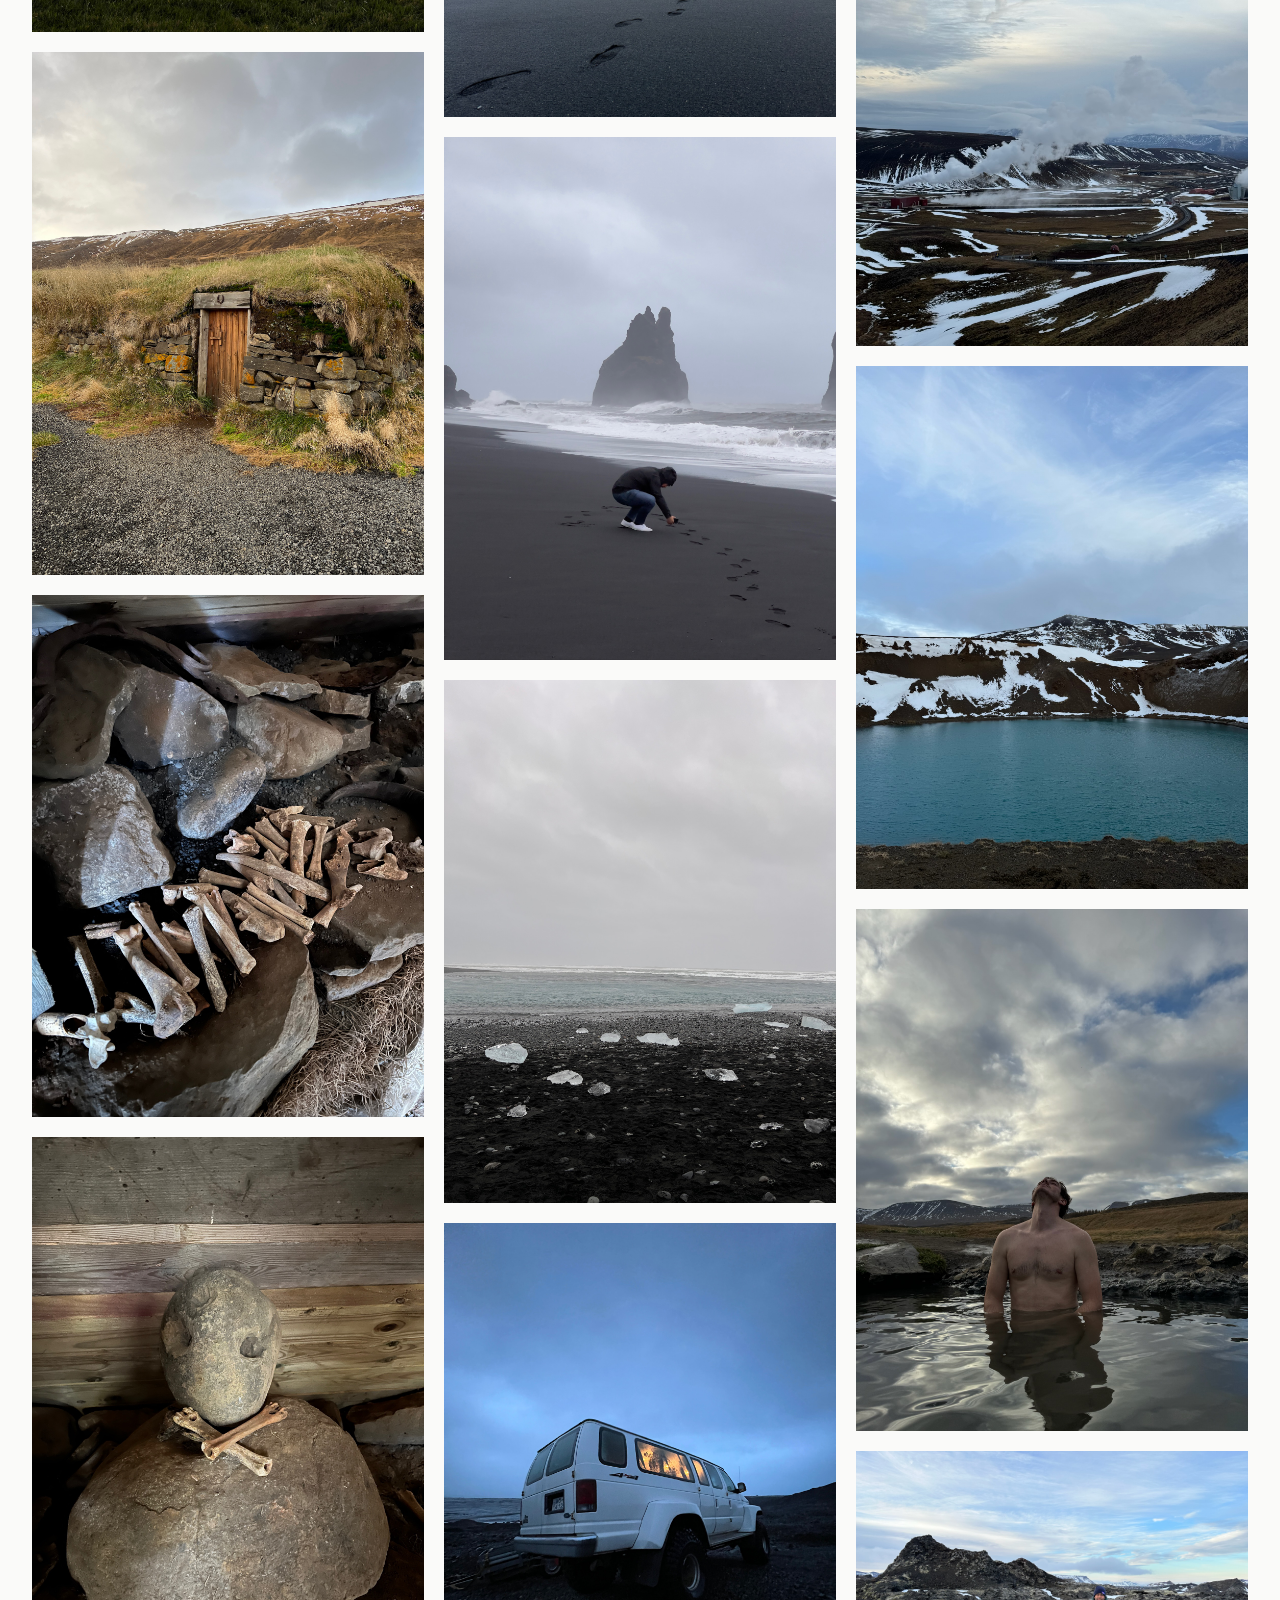
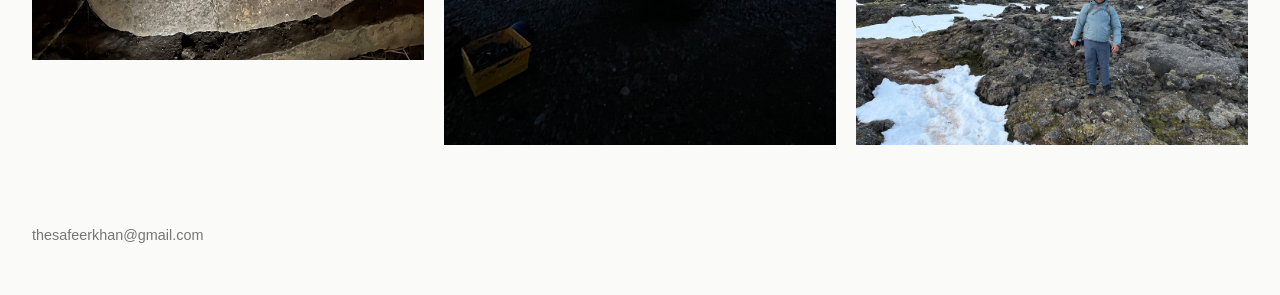
==== commit ecafd433: "Restyle homepage header, add sticky nav, update gallery covers Bold/uppercase the site title with a " ====
--- a/iceland.html
+++ b/iceland.html
@@ -19,7 +19,11 @@
 
 <header class="site-header">
   <div class="title">
-    <p class="back-link"><a href="index.html">&larr; All galleries</a></p>
+    <p class="meta-row">
+      <span class="site-name">Safeer Khan</span>
+      <span class="divider">&middot;</span>
+      <a class="back-link" href="index.html">&larr; All galleries</a>
+    </p>
     <h1>Iceland</h1>
   </div>
   <button class="theme-toggle" id="theme-toggle" type="button" aria-label="Toggle dark mode">Dark</button>
--- a/style.css
+++ b/style.css
@@ -47,13 +47,18 @@
   gap: 1rem;
   max-width: 1400px;
   margin: 0 auto;
-  padding: 3rem 2rem 2.5rem;
+  padding: 1.5rem 2rem;
+  position: sticky;
+  top: 0;
+  z-index: 30;
+  background: var(--bg);
 }
 
 .site-header .title h1 {
-  font-size: 1.25rem;
-  font-weight: 600;
-  letter-spacing: 0.01em;
+  font-size: 2.5rem;
+  font-weight: 800;
+  letter-spacing: 0.03em;
+  text-transform: uppercase;
   margin: 0 0 0.35rem;
 }
 
@@ -63,17 +68,33 @@
   font-size: 0.95rem;
 }
 
+.meta-row {
+  display: flex;
+  align-items: center;
+  gap: 0.6rem;
+  margin: 0 0 0.5rem;
+}
+
+.site-name {
+  color: var(--muted);
+  font-size: 0.8rem;
+  font-weight: 700;
+  letter-spacing: 0.08em;
+  text-transform: uppercase;
+}
+
+.meta-row .divider {
+  color: var(--muted);
+  font-size: 0.8rem;
+}
+
 .back-link {
-  margin: 0 0 0.5rem;
-}
-
-.back-link a {
   color: var(--muted);
   font-size: 0.85rem;
   text-decoration: none;
 }
 
-.back-link a:hover {
+.back-link:hover {
   text-decoration: underline;
 }
 
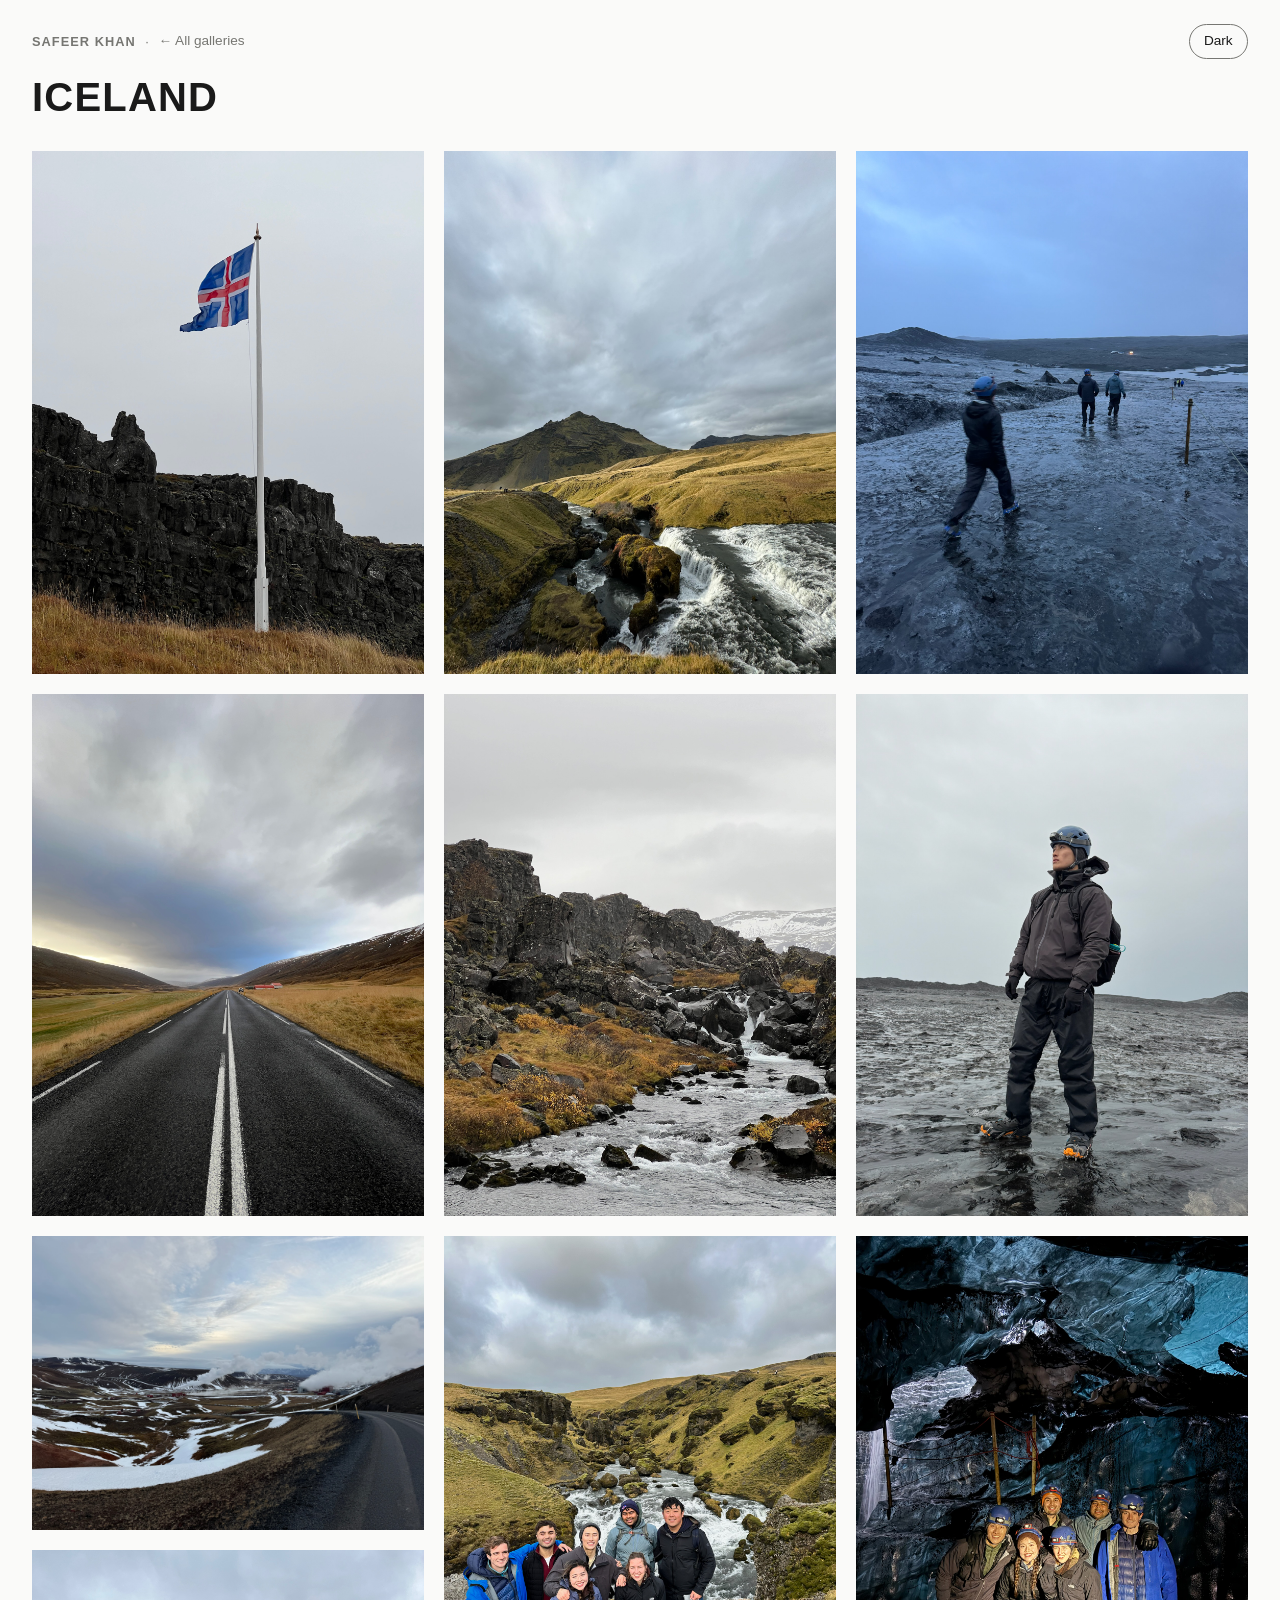
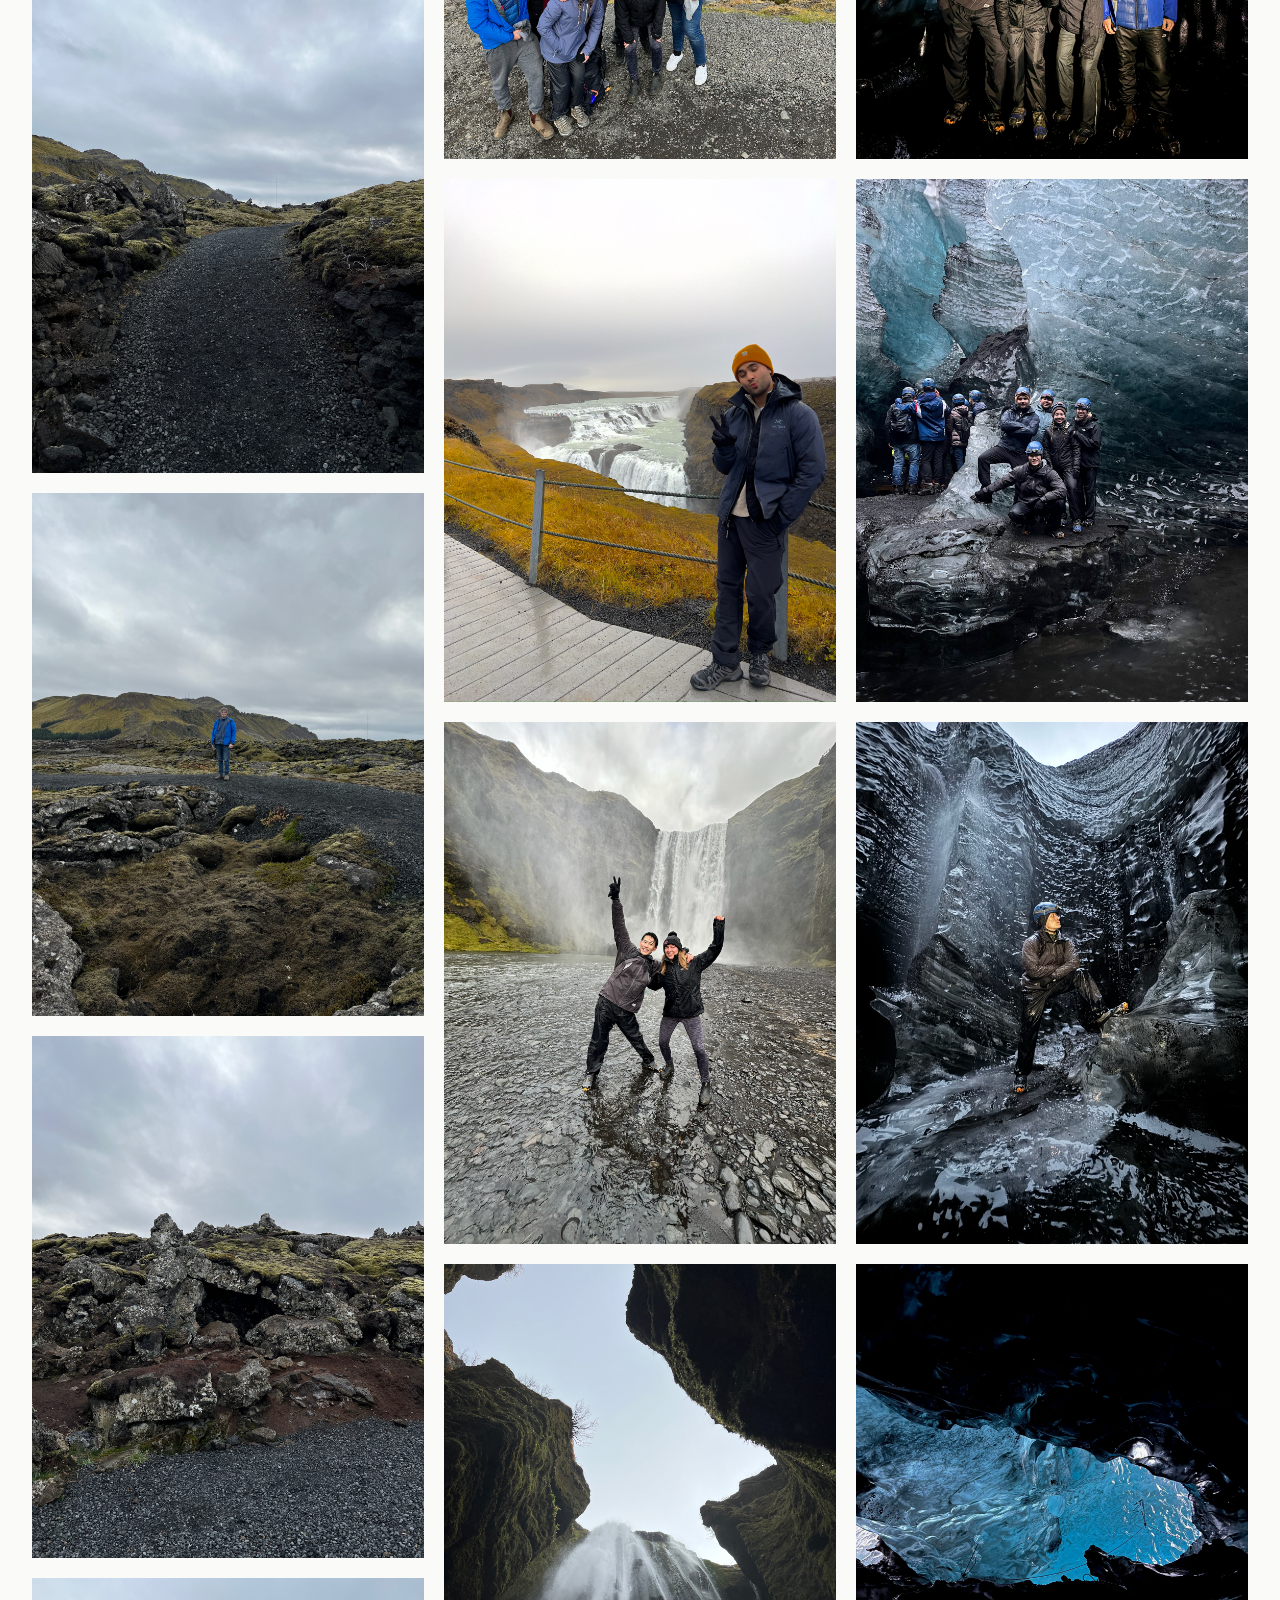
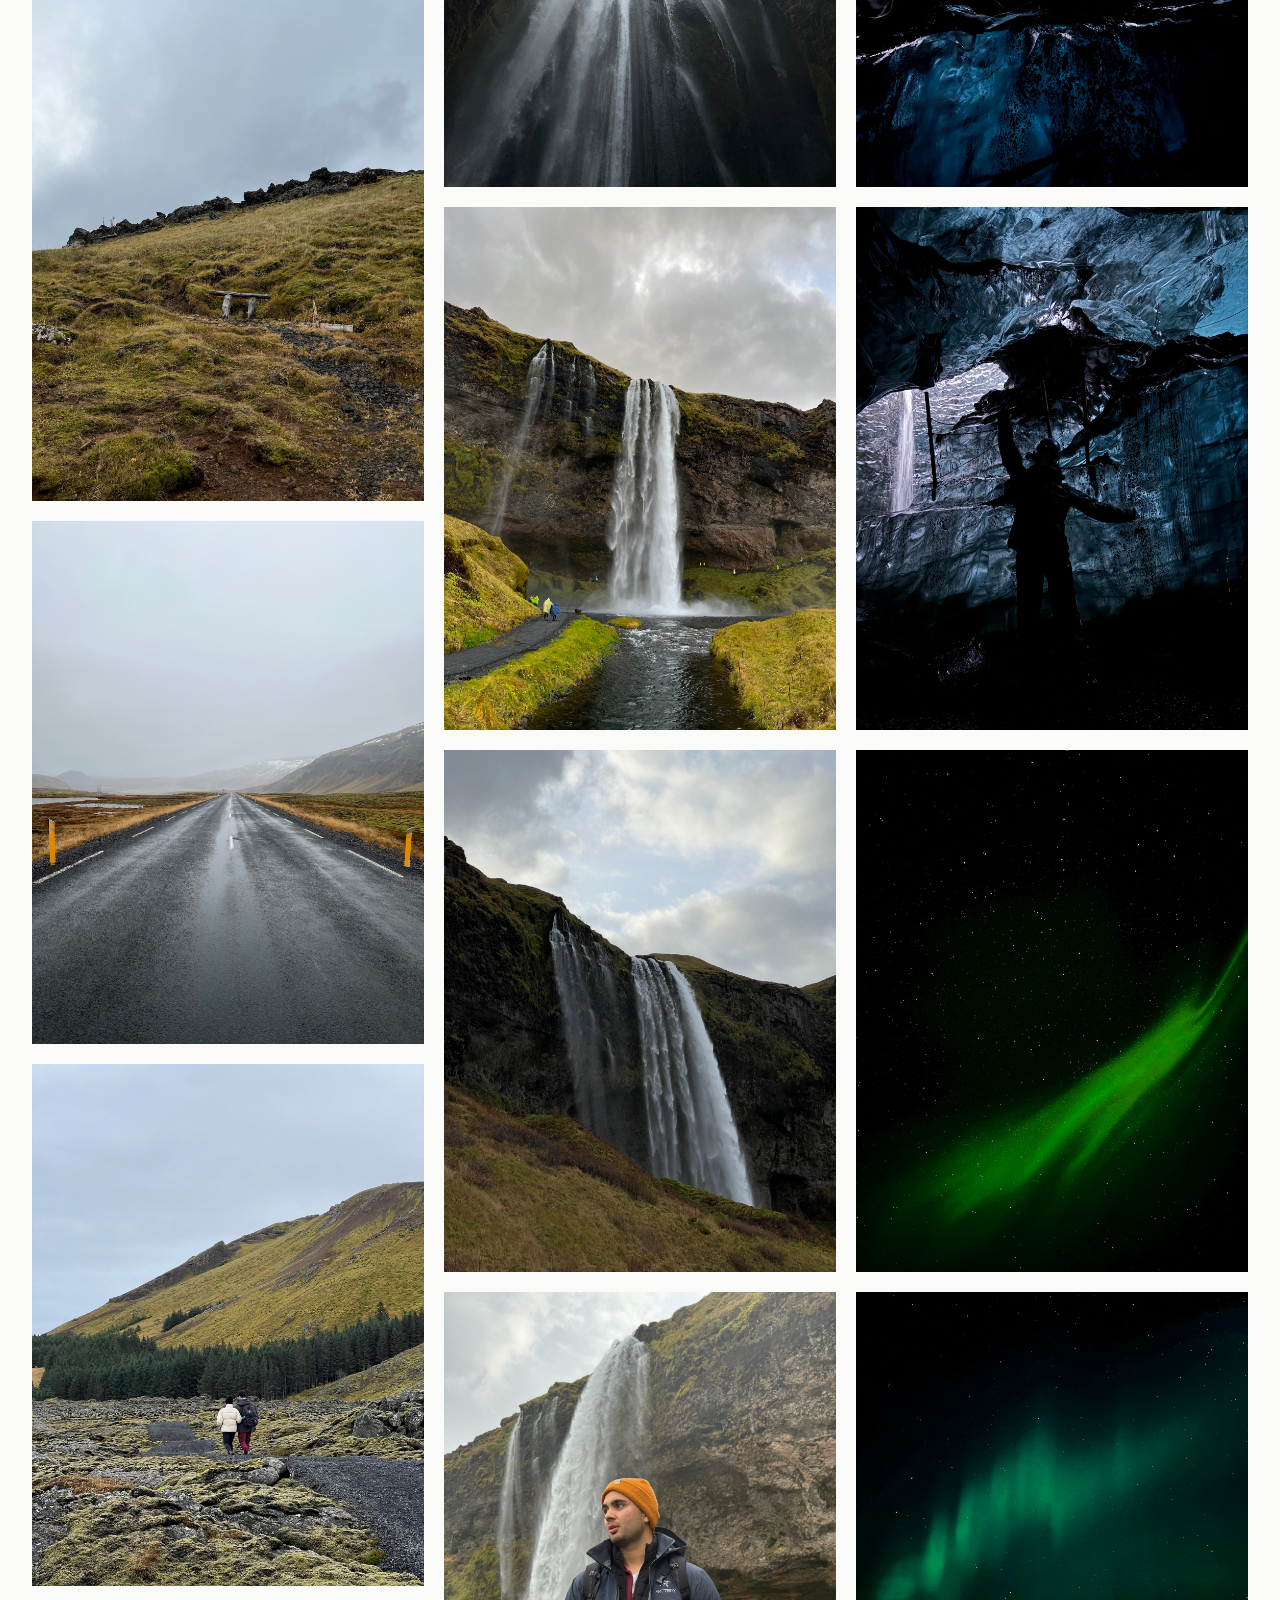
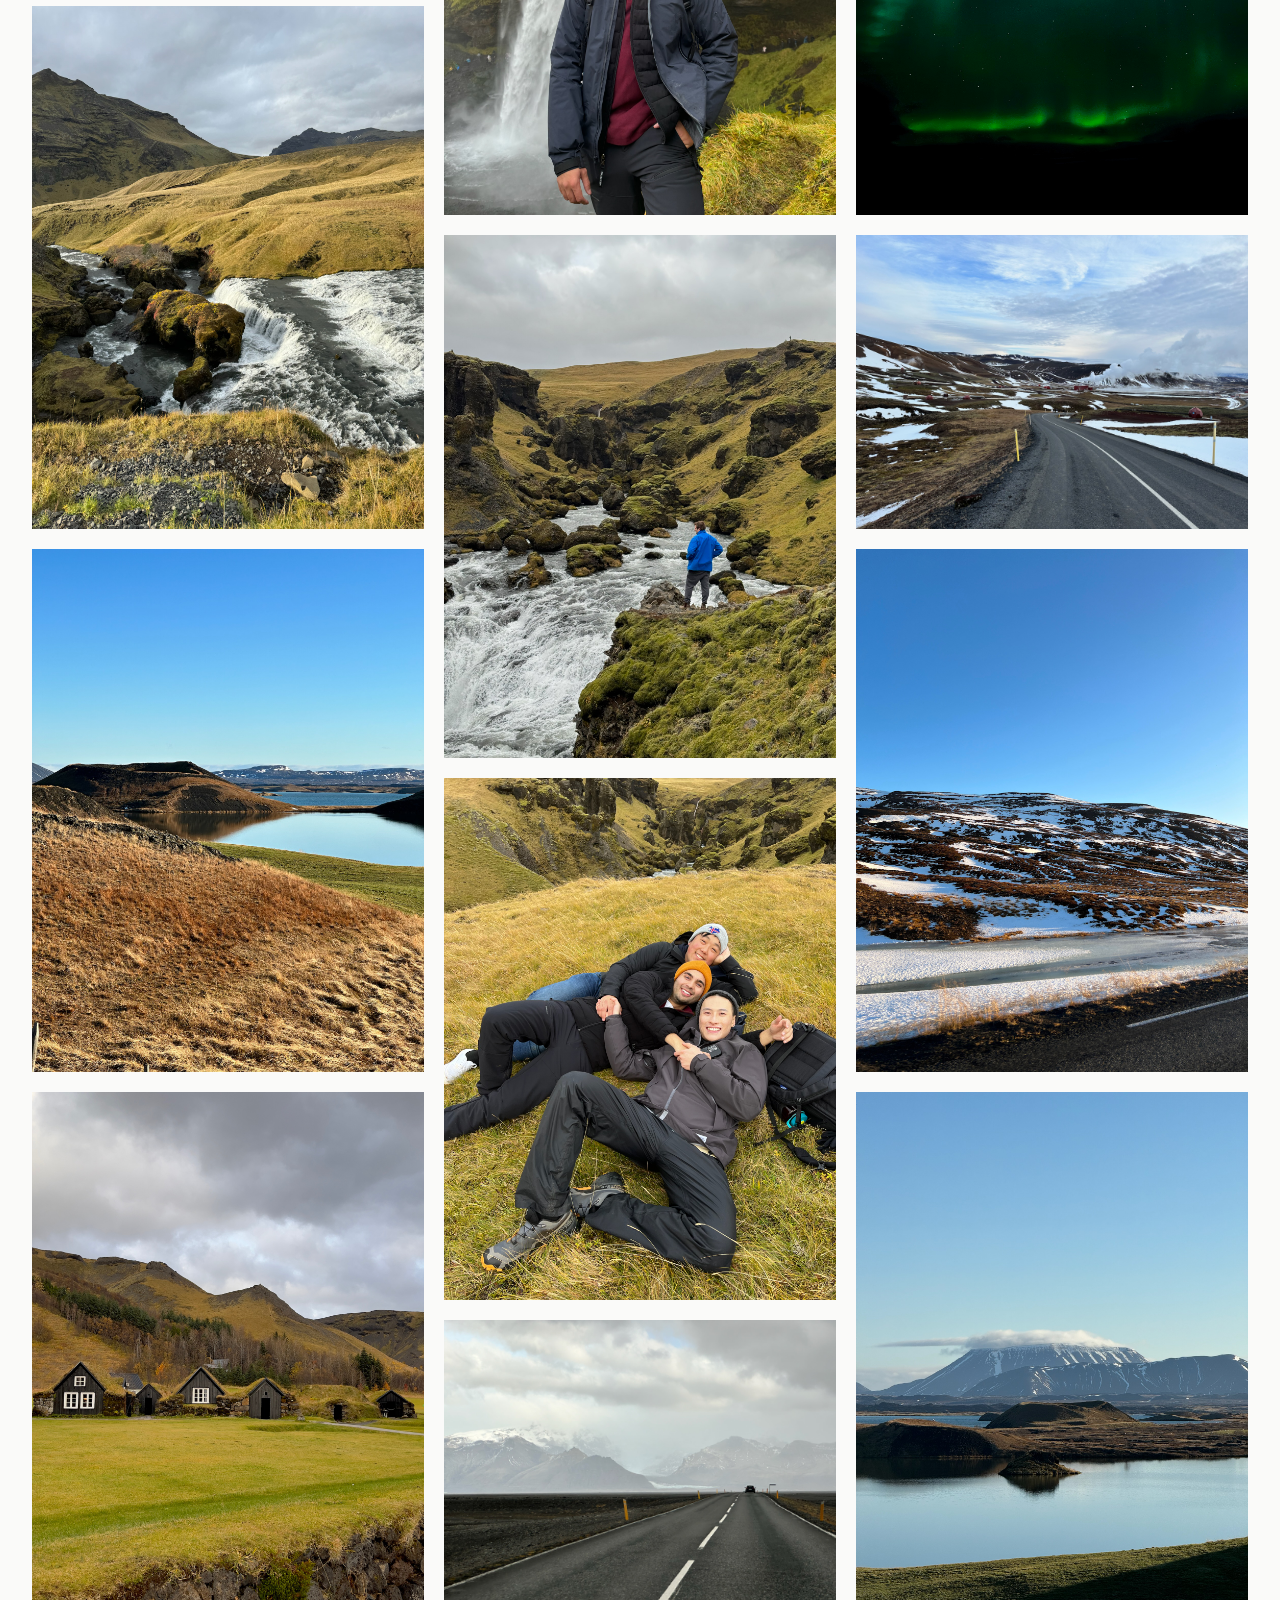
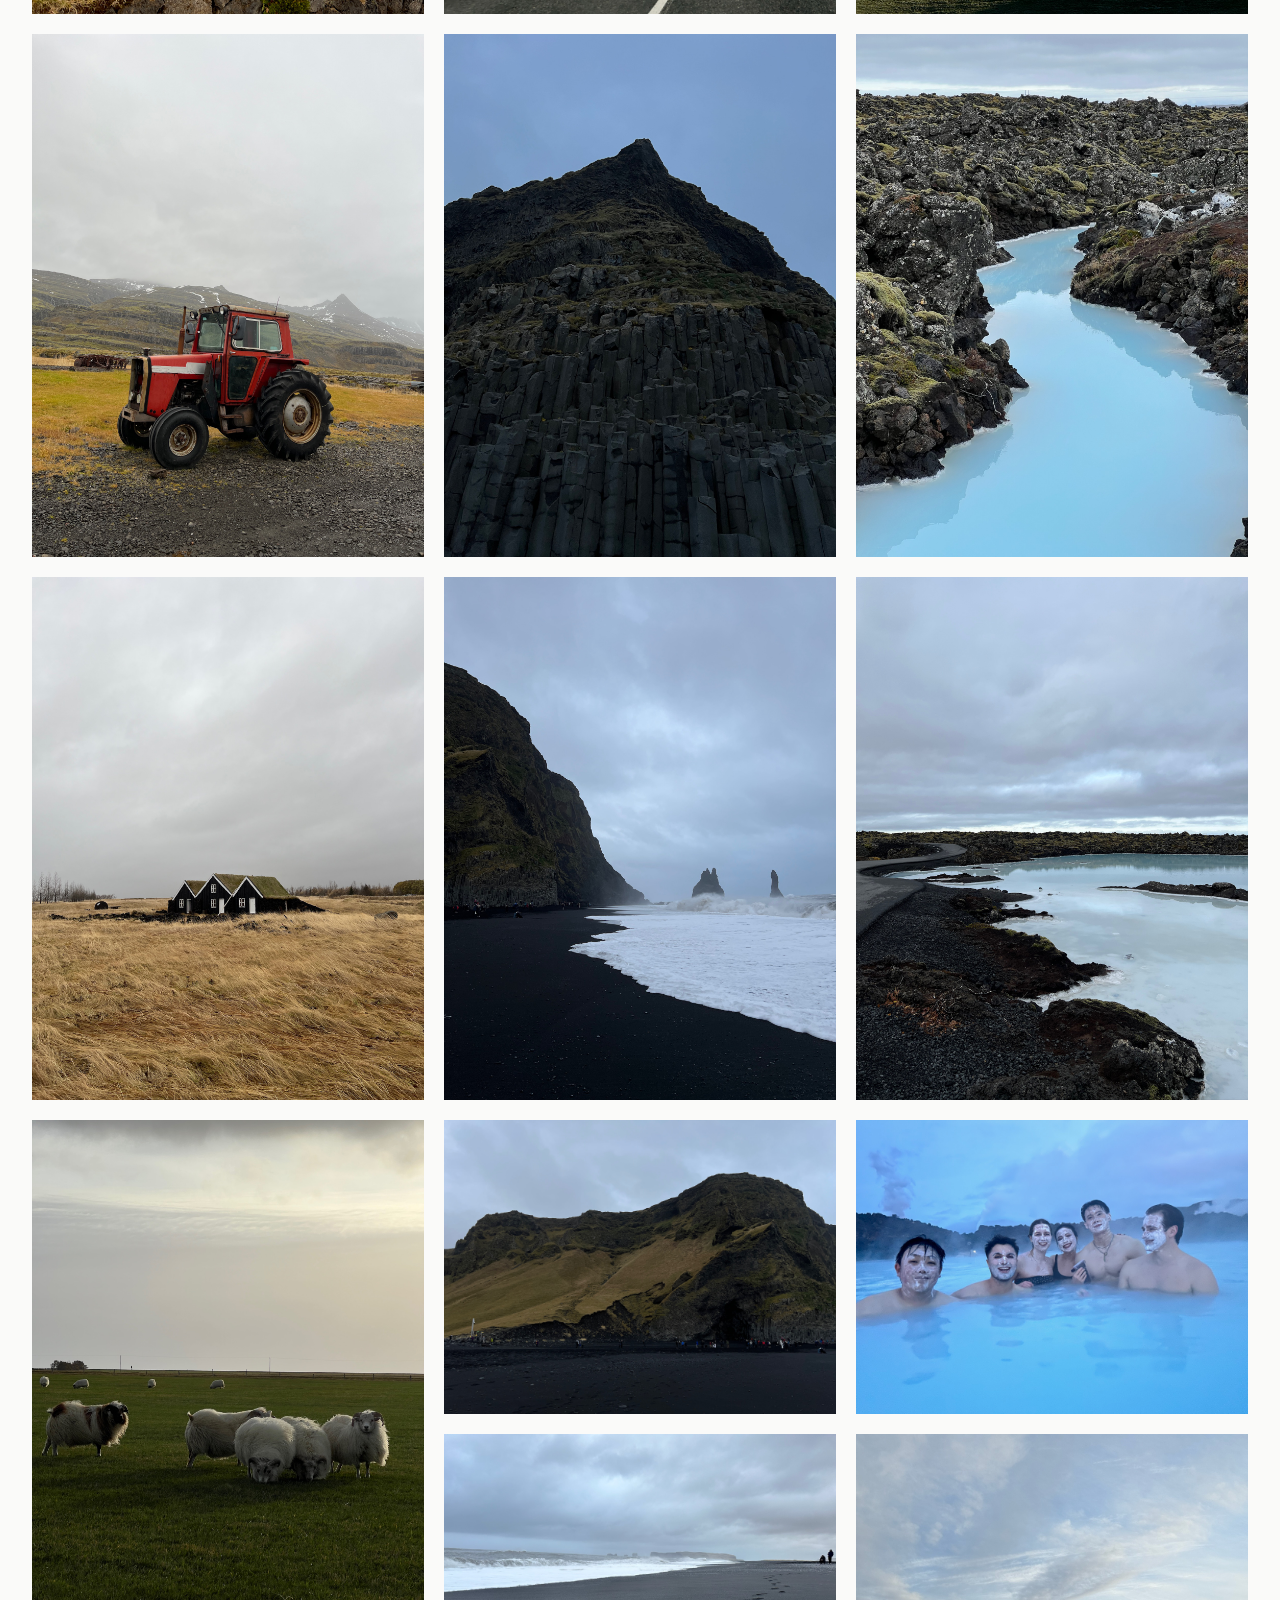
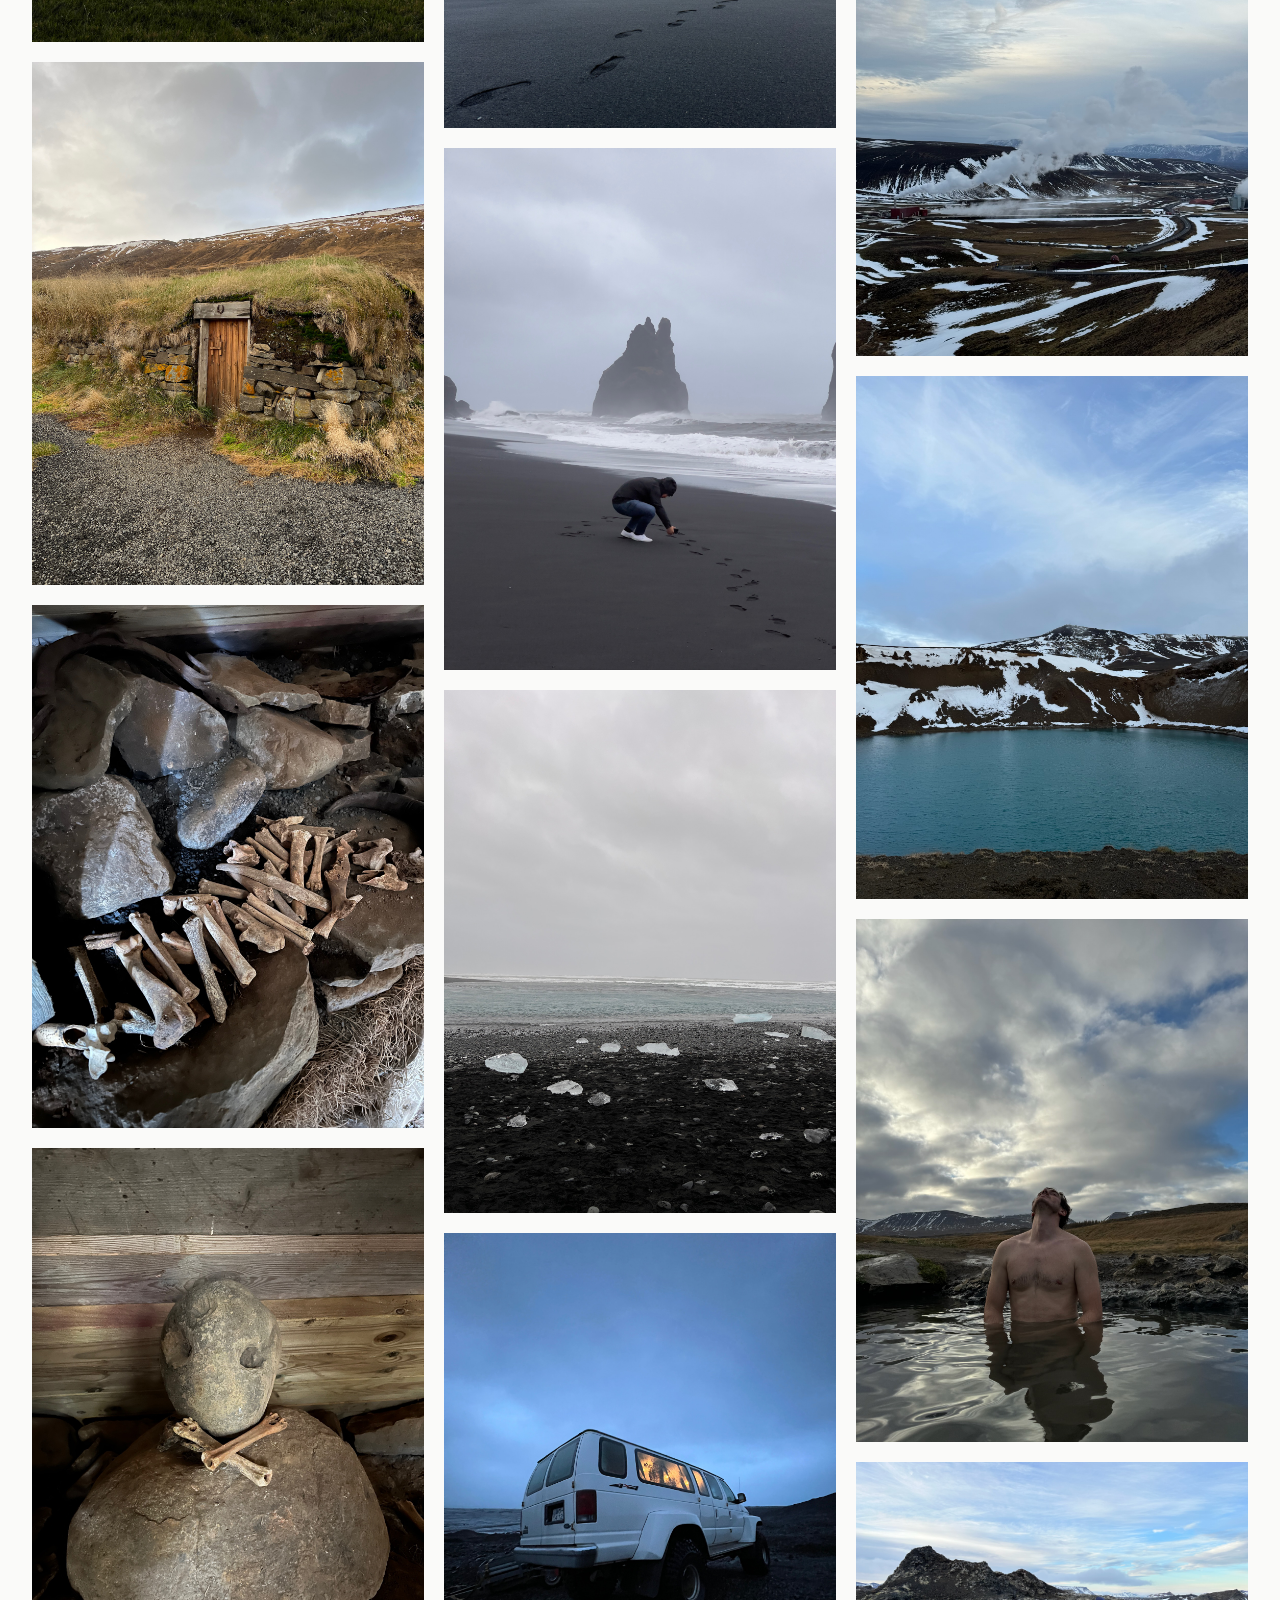
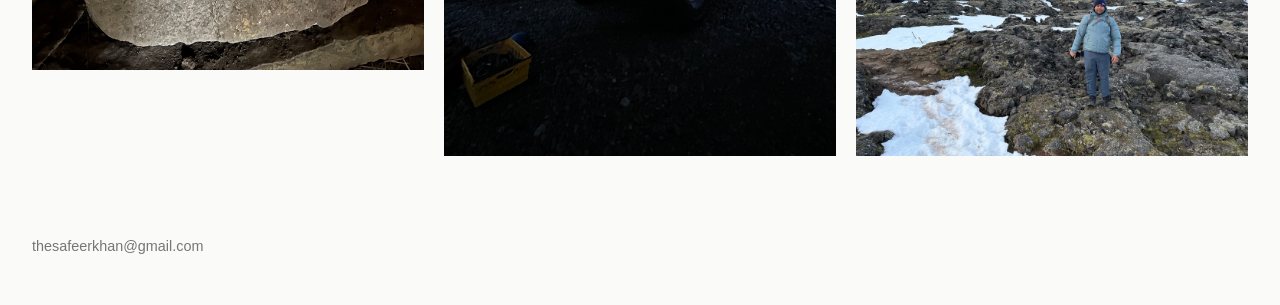
==== commit 0ba877ea: "Align header actions on first line with site name and back link Co-Authored-By: Claude Sonnet 5 <nor" ====
--- a/iceland.html
+++ b/iceland.html
@@ -1,271 +1,270 @@
 <!doctype html>
 <html lang="en">
-<head>
-<meta charset="utf-8">
-<meta name="viewport" content="width=device-width, initial-scale=1">
-<title>Iceland — Safeer Khan Photography</title>
-<meta name="description" content="Photographs from Iceland.">
-<link rel="stylesheet" href="style.css">
-<script>
-  /* Set theme before first paint to avoid a flash of the wrong color. */
-  (function () {
-    var saved = localStorage.getItem("theme");
-    var theme = saved || (matchMedia("(prefers-color-scheme: dark)").matches ? "dark" : "light");
-    document.documentElement.setAttribute("data-theme", theme);
-  })();
-</script>
-</head>
-<body>
-
-<header class="site-header">
-  <div class="title">
-    <p class="meta-row">
-      <span class="site-name">Safeer Khan</span>
-      <span class="divider">&middot;</span>
-      <a class="back-link" href="index.html">&larr; All galleries</a>
-    </p>
-    <h1>Iceland</h1>
-  </div>
-  <button class="theme-toggle" id="theme-toggle" type="button" aria-label="Toggle dark mode">Dark</button>
-</header>
-
-<main class="gallery" id="gallery">
-
-  <a class="photo" href="images/gallery/Iceland/iceland_1.jpeg" data-index="0">
-    <img src="images/gallery/Iceland/iceland_1.jpeg" alt="Iceland photograph" width="1536" height="2048" loading="lazy">
-  </a>
-
-  <a class="photo" href="images/gallery/Iceland/iceland_2.jpeg" data-index="1">
-    <img src="images/gallery/Iceland/iceland_2.jpeg" alt="Iceland photograph" width="1536" height="2048" loading="lazy">
-  </a>
-
-  <a class="photo" href="images/gallery/Iceland/iceland_3.jpeg" data-index="2">
-    <img src="images/gallery/Iceland/iceland_3.jpeg" alt="Iceland photograph" width="2048" height="1536" loading="lazy">
-  </a>
-
-  <a class="photo" href="images/gallery/Iceland/iceland_4.jpeg" data-index="3">
-    <img src="images/gallery/Iceland/iceland_4.jpeg" alt="Iceland photograph" width="1536" height="2048" loading="lazy">
-  </a>
-
-  <a class="photo" href="images/gallery/Iceland/iceland_5.jpeg" data-index="4">
-    <img src="images/gallery/Iceland/iceland_5.jpeg" alt="Iceland photograph" width="1536" height="2048" loading="lazy">
-  </a>
-
-  <a class="photo" href="images/gallery/Iceland/iceland_6.jpeg" data-index="5">
-    <img src="images/gallery/Iceland/iceland_6.jpeg" alt="Iceland photograph" width="1536" height="2048" loading="lazy">
-  </a>
-
-  <a class="photo" href="images/gallery/Iceland/iceland_7.jpeg" data-index="6">
-    <img src="images/gallery/Iceland/iceland_7.jpeg" alt="Iceland photograph" width="1536" height="2048" loading="lazy">
-  </a>
-
-  <a class="photo" href="images/gallery/Iceland/iceland_8.jpeg" data-index="7">
-    <img src="images/gallery/Iceland/iceland_8.jpeg" alt="Iceland photograph" width="1536" height="2048" loading="lazy">
-  </a>
-
-  <a class="photo" href="images/gallery/Iceland/iceland_9.jpeg" data-index="8">
-    <img src="images/gallery/Iceland/iceland_9.jpeg" alt="Iceland photograph" width="1536" height="2048" loading="lazy">
-  </a>
-
-  <a class="photo" href="images/gallery/Iceland/iceland_10.jpeg" data-index="9">
-    <img src="images/gallery/Iceland/iceland_10.jpeg" alt="Iceland photograph" width="1536" height="2048" loading="lazy">
-  </a>
-
-  <a class="photo" href="images/gallery/Iceland/iceland_11.jpeg" data-index="10">
-    <img src="images/gallery/Iceland/iceland_11.jpeg" alt="Iceland photograph" width="1536" height="2048" loading="lazy">
-  </a>
-
-  <a class="photo" href="images/gallery/Iceland/iceland_12.jpeg" data-index="11">
-    <img src="images/gallery/Iceland/iceland_12.jpeg" alt="Iceland photograph" width="1536" height="2048" loading="lazy">
-  </a>
-
-  <a class="photo" href="images/gallery/Iceland/iceland_13.jpeg" data-index="12">
-    <img src="images/gallery/Iceland/iceland_13.jpeg" alt="Iceland photograph" width="1536" height="2048" loading="lazy">
-  </a>
-
-  <a class="photo" href="images/gallery/Iceland/iceland_14.jpeg" data-index="13">
-    <img src="images/gallery/Iceland/iceland_14.jpeg" alt="Iceland photograph" width="1536" height="2048" loading="lazy">
-  </a>
-
-  <a class="photo" href="images/gallery/Iceland/iceland_15.jpeg" data-index="14">
-    <img src="images/gallery/Iceland/iceland_15.jpeg" alt="Iceland photograph" width="1536" height="2048" loading="lazy">
-  </a>
-
-  <a class="photo" href="images/gallery/Iceland/iceland_16.jpeg" data-index="15">
-    <img src="images/gallery/Iceland/iceland_16.jpeg" alt="Iceland photograph" width="1536" height="2048" loading="lazy">
-  </a>
-
-  <a class="photo" href="images/gallery/Iceland/iceland_17.jpeg" data-index="16">
-    <img src="images/gallery/Iceland/iceland_17.jpeg" alt="Iceland photograph" width="1536" height="2048" loading="lazy">
-  </a>
-
-  <a class="photo" href="images/gallery/Iceland/iceland_18.jpeg" data-index="17">
-    <img src="images/gallery/Iceland/iceland_18.jpeg" alt="Iceland photograph" width="1536" height="2048" loading="lazy">
-  </a>
-
-  <a class="photo" href="images/gallery/Iceland/iceland_19.jpeg" data-index="18">
-    <img src="images/gallery/Iceland/iceland_19.jpeg" alt="Iceland photograph" width="1536" height="2048" loading="lazy">
-  </a>
-
-  <a class="photo" href="images/gallery/Iceland/iceland_20.jpeg" data-index="19">
-    <img src="images/gallery/Iceland/iceland_20.jpeg" alt="Iceland photograph" width="1536" height="2048" loading="lazy">
-  </a>
-
-  <a class="photo" href="images/gallery/Iceland/iceland_21.jpeg" data-index="20">
-    <img src="images/gallery/Iceland/iceland_21.jpeg" alt="Iceland photograph" width="1536" height="2048" loading="lazy">
-  </a>
-
-  <a class="photo" href="images/gallery/Iceland/iceland_22.jpg" data-index="21">
-    <img src="images/gallery/Iceland/iceland_22.jpg" alt="Iceland photograph" width="1536" height="2048" loading="lazy">
-  </a>
-
-  <a class="photo" href="images/gallery/Iceland/iceland_23.jpeg" data-index="22">
-    <img src="images/gallery/Iceland/iceland_23.jpeg" alt="Iceland photograph" width="1536" height="2048" loading="lazy">
-  </a>
-
-  <a class="photo" href="images/gallery/Iceland/iceland_24.jpeg" data-index="23">
-    <img src="images/gallery/Iceland/iceland_24.jpeg" alt="Iceland photograph" width="1536" height="2048" loading="lazy">
-  </a>
-
-  <a class="photo" href="images/gallery/Iceland/iceland_25.jpeg" data-index="24">
-    <img src="images/gallery/Iceland/iceland_25.jpeg" alt="Iceland photograph" width="1536" height="2048" loading="lazy">
-  </a>
-
-  <a class="photo" href="images/gallery/Iceland/iceland_26.jpeg" data-index="25">
-    <img src="images/gallery/Iceland/iceland_26.jpeg" alt="Iceland photograph" width="1536" height="2048" loading="lazy">
-  </a>
-
-  <a class="photo" href="images/gallery/Iceland/iceland_27.jpeg" data-index="26">
-    <img src="images/gallery/Iceland/iceland_27.jpeg" alt="Iceland photograph" width="1536" height="2048" loading="lazy">
-  </a>
-
-  <a class="photo" href="images/gallery/Iceland/iceland_28.jpeg" data-index="27">
-    <img src="images/gallery/Iceland/iceland_28.jpeg" alt="Iceland photograph" width="1536" height="2048" loading="lazy">
-  </a>
-
-  <a class="photo" href="images/gallery/Iceland/iceland_29.jpeg" data-index="28">
-    <img src="images/gallery/Iceland/iceland_29.jpeg" alt="Iceland photograph" width="1536" height="2048" loading="lazy">
-  </a>
-
-  <a class="photo" href="images/gallery/Iceland/iceland_30.jpeg" data-index="29">
-    <img src="images/gallery/Iceland/iceland_30.jpeg" alt="Iceland photograph" width="2048" height="1536" loading="lazy">
-  </a>
-
-  <a class="photo" href="images/gallery/Iceland/iceland_31.jpeg" data-index="30">
-    <img src="images/gallery/Iceland/iceland_31.jpeg" alt="Iceland photograph" width="1536" height="2048" loading="lazy">
-  </a>
-
-  <a class="photo" href="images/gallery/Iceland/iceland_32.jpeg" data-index="31">
-    <img src="images/gallery/Iceland/iceland_32.jpeg" alt="Iceland photograph" width="1536" height="2048" loading="lazy">
-  </a>
-
-  <a class="photo" href="images/gallery/Iceland/iceland_33.jpeg" data-index="32">
-    <img src="images/gallery/Iceland/iceland_33.jpeg" alt="Iceland photograph" width="2048" height="1536" loading="lazy">
-  </a>
-
-  <a class="photo" href="images/gallery/Iceland/iceland_34.jpeg" data-index="33">
-    <img src="images/gallery/Iceland/iceland_34.jpeg" alt="Iceland photograph" width="2048" height="1536" loading="lazy">
-  </a>
-
-  <a class="photo" href="images/gallery/Iceland/iceland_35.jpeg" data-index="34">
-    <img src="images/gallery/Iceland/iceland_35.jpeg" alt="Iceland photograph" width="1536" height="2048" loading="lazy">
-  </a>
-
-  <a class="photo" href="images/gallery/Iceland/iceland_36.jpeg" data-index="35">
-    <img src="images/gallery/Iceland/iceland_36.jpeg" alt="Iceland photograph" width="1536" height="2048" loading="lazy">
-  </a>
-
-  <a class="photo" href="images/gallery/Iceland/iceland_37.jpeg" data-index="36">
-    <img src="images/gallery/Iceland/iceland_37.jpeg" alt="Iceland photograph" width="1536" height="2048" loading="lazy">
-  </a>
-
-  <a class="photo" href="images/gallery/Iceland/iceland_38.jpeg" data-index="37">
-    <img src="images/gallery/Iceland/iceland_38.jpeg" alt="Iceland photograph" width="1536" height="2048" loading="lazy">
-  </a>
-
-  <a class="photo" href="images/gallery/Iceland/iceland_39.jpeg" data-index="38">
-    <img src="images/gallery/Iceland/iceland_39.jpeg" alt="Iceland photograph" width="1536" height="2048" loading="lazy">
-  </a>
-
-  <a class="photo" href="images/gallery/Iceland/iceland_40.jpeg" data-index="39">
-    <img src="images/gallery/Iceland/iceland_40.jpeg" alt="Iceland photograph" width="1536" height="2048" loading="lazy">
-  </a>
-
-  <a class="photo" href="images/gallery/Iceland/iceland_41.jpeg" data-index="40">
-    <img src="images/gallery/Iceland/iceland_41.jpeg" alt="Iceland photograph" width="1536" height="2048" loading="lazy">
-  </a>
-
-  <a class="photo" href="images/gallery/Iceland/iceland_42.jpeg" data-index="41">
-    <img src="images/gallery/Iceland/iceland_42.jpeg" alt="Iceland photograph" width="1536" height="2048" loading="lazy">
-  </a>
-
-  <a class="photo" href="images/gallery/Iceland/iceland_43.jpeg" data-index="42">
-    <img src="images/gallery/Iceland/iceland_43.jpeg" alt="Iceland photograph" width="1536" height="2048" loading="lazy">
-  </a>
-
-  <a class="photo" href="images/gallery/Iceland/iceland_44.jpeg" data-index="43">
-    <img src="images/gallery/Iceland/iceland_44.jpeg" alt="Iceland photograph" width="1536" height="2048" loading="lazy">
-  </a>
-
-  <a class="photo" href="images/gallery/Iceland/iceland_45.jpeg" data-index="44">
-    <img src="images/gallery/Iceland/iceland_45.jpeg" alt="Iceland photograph" width="1536" height="2048" loading="lazy">
-  </a>
-
-  <a class="photo" href="images/gallery/Iceland/iceland_46.jpeg" data-index="45">
-    <img src="images/gallery/Iceland/iceland_46.jpeg" alt="Iceland photograph" width="1536" height="2048" loading="lazy">
-  </a>
-
-  <a class="photo" href="images/gallery/Iceland/iceland_47.jpeg" data-index="46">
-    <img src="images/gallery/Iceland/iceland_47.jpeg" alt="Iceland photograph" width="2048" height="1536" loading="lazy">
-  </a>
-
-  <a class="photo" href="images/gallery/Iceland/iceland_48.jpeg" data-index="47">
-    <img src="images/gallery/Iceland/iceland_48.jpeg" alt="Iceland photograph" width="1536" height="2048" loading="lazy">
-  </a>
-
-  <a class="photo" href="images/gallery/Iceland/iceland_49.jpeg" data-index="48">
-    <img src="images/gallery/Iceland/iceland_49.jpeg" alt="Iceland photograph" width="1536" height="2048" loading="lazy">
-  </a>
-
-  <a class="photo" href="images/gallery/Iceland/iceland_50.jpeg" data-index="49">
-    <img src="images/gallery/Iceland/iceland_50.jpeg" alt="Iceland photograph" width="1536" height="2048" loading="lazy">
-  </a>
-
-  <a class="photo" href="images/gallery/Iceland/iceland_51.jpeg" data-index="50">
-    <img src="images/gallery/Iceland/iceland_51.jpeg" alt="Iceland photograph" width="1536" height="2048" loading="lazy">
-  </a>
-
-  <a class="photo" href="images/gallery/Iceland/iceland_52.jpeg" data-index="51">
-    <img src="images/gallery/Iceland/iceland_52.jpeg" alt="Iceland photograph" width="2048" height="1536" loading="lazy">
-  </a>
-
-  <a class="photo" href="images/gallery/Iceland/iceland_53.jpeg" data-index="52">
-    <img src="images/gallery/Iceland/iceland_53.jpeg" alt="Iceland photograph" width="1536" height="2048" loading="lazy">
-  </a>
-
-  <a class="photo" href="images/gallery/Iceland/iceland_54.jpeg" data-index="53">
-    <img src="images/gallery/Iceland/iceland_54.jpeg" alt="Iceland photograph" width="1536" height="2048" loading="lazy">
-  </a>
-
-  <a class="photo" href="images/gallery/Iceland/iceland_55.jpeg" data-index="54">
-    <img src="images/gallery/Iceland/iceland_55.jpeg" alt="Iceland photograph" width="1536" height="2048" loading="lazy">
-  </a>
-
-  <a class="photo" href="images/gallery/Iceland/iceland_56.jpeg" data-index="55">
-    <img src="images/gallery/Iceland/iceland_56.jpeg" alt="Iceland photograph" width="2048" height="1536" loading="lazy">
-  </a>
-
-</main>
-
-<footer class="site-footer">
-  <a href="mailto:thesafeerkhan@gmail.com">thesafeerkhan@gmail.com</a>
-</footer>
-
-<div class="lightbox" id="lightbox" hidden>
-  <button class="lightbox-close" id="lightbox-close" type="button" aria-label="Close">&times;</button>
-  <img id="lightbox-img" src="" alt="">
-</div>
-
-<script src="script.js" defer></script>
-</body>
+  <head>
+    <meta charset="utf-8" />
+    <meta name="viewport" content="width=device-width, initial-scale=1" />
+    <title>Iceland — Safeer Khan Photography</title>
+    <meta name="description" content="Photographs from Iceland." />
+    <link rel="stylesheet" href="style.css" />
+    <script>
+      /* Set theme before first paint to avoid a flash of the wrong color. */
+      (function () {
+        var saved = localStorage.getItem("theme");
+        var theme = saved || (matchMedia("(prefers-color-scheme: dark)").matches ? "dark" : "light");
+        document.documentElement.setAttribute("data-theme", theme);
+      })();
+    </script>
+  </head>
+  <body>
+    <header class="site-header">
+      <div class="title">
+        <p class="meta-row">
+          <span class="site-name">Safeer Khan</span>
+          <span class="divider">&middot;</span>
+          <a class="back-link" href="index.html">&larr; All galleries</a>
+        </p>
+        <h1>Iceland</h1>
+      </div>
+      <div class="header-actions">
+        <button class="theme-toggle" id="theme-toggle" type="button" aria-label="Toggle dark mode">Dark</button>
+      </div>
+    </header>
+
+    <main class="gallery" id="gallery">
+      <a class="photo" href="images/gallery/Iceland/iceland_1.jpeg" data-index="0">
+        <img src="images/gallery/Iceland/iceland_1.jpeg" alt="Iceland photograph" width="1536" height="2048" loading="lazy" />
+      </a>
+
+      <a class="photo" href="images/gallery/Iceland/iceland_2.jpeg" data-index="1">
+        <img src="images/gallery/Iceland/iceland_2.jpeg" alt="Iceland photograph" width="1536" height="2048" loading="lazy" />
+      </a>
+
+      <a class="photo" href="images/gallery/Iceland/iceland_3.jpeg" data-index="2">
+        <img src="images/gallery/Iceland/iceland_3.jpeg" alt="Iceland photograph" width="2048" height="1536" loading="lazy" />
+      </a>
+
+      <a class="photo" href="images/gallery/Iceland/iceland_4.jpeg" data-index="3">
+        <img src="images/gallery/Iceland/iceland_4.jpeg" alt="Iceland photograph" width="1536" height="2048" loading="lazy" />
+      </a>
+
+      <a class="photo" href="images/gallery/Iceland/iceland_5.jpeg" data-index="4">
+        <img src="images/gallery/Iceland/iceland_5.jpeg" alt="Iceland photograph" width="1536" height="2048" loading="lazy" />
+      </a>
+
+      <a class="photo" href="images/gallery/Iceland/iceland_6.jpeg" data-index="5">
+        <img src="images/gallery/Iceland/iceland_6.jpeg" alt="Iceland photograph" width="1536" height="2048" loading="lazy" />
+      </a>
+
+      <a class="photo" href="images/gallery/Iceland/iceland_7.jpeg" data-index="6">
+        <img src="images/gallery/Iceland/iceland_7.jpeg" alt="Iceland photograph" width="1536" height="2048" loading="lazy" />
+      </a>
+
+      <a class="photo" href="images/gallery/Iceland/iceland_8.jpeg" data-index="7">
+        <img src="images/gallery/Iceland/iceland_8.jpeg" alt="Iceland photograph" width="1536" height="2048" loading="lazy" />
+      </a>
+
+      <a class="photo" href="images/gallery/Iceland/iceland_9.jpeg" data-index="8">
+        <img src="images/gallery/Iceland/iceland_9.jpeg" alt="Iceland photograph" width="1536" height="2048" loading="lazy" />
+      </a>
+
+      <a class="photo" href="images/gallery/Iceland/iceland_10.jpeg" data-index="9">
+        <img src="images/gallery/Iceland/iceland_10.jpeg" alt="Iceland photograph" width="1536" height="2048" loading="lazy" />
+      </a>
+
+      <a class="photo" href="images/gallery/Iceland/iceland_11.jpeg" data-index="10">
+        <img src="images/gallery/Iceland/iceland_11.jpeg" alt="Iceland photograph" width="1536" height="2048" loading="lazy" />
+      </a>
+
+      <a class="photo" href="images/gallery/Iceland/iceland_12.jpeg" data-index="11">
+        <img src="images/gallery/Iceland/iceland_12.jpeg" alt="Iceland photograph" width="1536" height="2048" loading="lazy" />
+      </a>
+
+      <a class="photo" href="images/gallery/Iceland/iceland_13.jpeg" data-index="12">
+        <img src="images/gallery/Iceland/iceland_13.jpeg" alt="Iceland photograph" width="1536" height="2048" loading="lazy" />
+      </a>
+
+      <a class="photo" href="images/gallery/Iceland/iceland_14.jpeg" data-index="13">
+        <img src="images/gallery/Iceland/iceland_14.jpeg" alt="Iceland photograph" width="1536" height="2048" loading="lazy" />
+      </a>
+
+      <a class="photo" href="images/gallery/Iceland/iceland_15.jpeg" data-index="14">
+        <img src="images/gallery/Iceland/iceland_15.jpeg" alt="Iceland photograph" width="1536" height="2048" loading="lazy" />
+      </a>
+
+      <a class="photo" href="images/gallery/Iceland/iceland_16.jpeg" data-index="15">
+        <img src="images/gallery/Iceland/iceland_16.jpeg" alt="Iceland photograph" width="1536" height="2048" loading="lazy" />
+      </a>
+
+      <a class="photo" href="images/gallery/Iceland/iceland_17.jpeg" data-index="16">
+        <img src="images/gallery/Iceland/iceland_17.jpeg" alt="Iceland photograph" width="1536" height="2048" loading="lazy" />
+      </a>
+
+      <a class="photo" href="images/gallery/Iceland/iceland_18.jpeg" data-index="17">
+        <img src="images/gallery/Iceland/iceland_18.jpeg" alt="Iceland photograph" width="1536" height="2048" loading="lazy" />
+      </a>
+
+      <a class="photo" href="images/gallery/Iceland/iceland_19.jpeg" data-index="18">
+        <img src="images/gallery/Iceland/iceland_19.jpeg" alt="Iceland photograph" width="1536" height="2048" loading="lazy" />
+      </a>
+
+      <a class="photo" href="images/gallery/Iceland/iceland_20.jpeg" data-index="19">
+        <img src="images/gallery/Iceland/iceland_20.jpeg" alt="Iceland photograph" width="1536" height="2048" loading="lazy" />
+      </a>
+
+      <a class="photo" href="images/gallery/Iceland/iceland_21.jpeg" data-index="20">
+        <img src="images/gallery/Iceland/iceland_21.jpeg" alt="Iceland photograph" width="1536" height="2048" loading="lazy" />
+      </a>
+
+      <a class="photo" href="images/gallery/Iceland/iceland_22.jpg" data-index="21">
+        <img src="images/gallery/Iceland/iceland_22.jpg" alt="Iceland photograph" width="1536" height="2048" loading="lazy" />
+      </a>
+
+      <a class="photo" href="images/gallery/Iceland/iceland_23.jpeg" data-index="22">
+        <img src="images/gallery/Iceland/iceland_23.jpeg" alt="Iceland photograph" width="1536" height="2048" loading="lazy" />
+      </a>
+
+      <a class="photo" href="images/gallery/Iceland/iceland_24.jpeg" data-index="23">
+        <img src="images/gallery/Iceland/iceland_24.jpeg" alt="Iceland photograph" width="1536" height="2048" loading="lazy" />
+      </a>
+
+      <a class="photo" href="images/gallery/Iceland/iceland_25.jpeg" data-index="24">
+        <img src="images/gallery/Iceland/iceland_25.jpeg" alt="Iceland photograph" width="1536" height="2048" loading="lazy" />
+      </a>
+
+      <a class="photo" href="images/gallery/Iceland/iceland_26.jpeg" data-index="25">
+        <img src="images/gallery/Iceland/iceland_26.jpeg" alt="Iceland photograph" width="1536" height="2048" loading="lazy" />
+      </a>
+
+      <a class="photo" href="images/gallery/Iceland/iceland_27.jpeg" data-index="26">
+        <img src="images/gallery/Iceland/iceland_27.jpeg" alt="Iceland photograph" width="1536" height="2048" loading="lazy" />
+      </a>
+
+      <a class="photo" href="images/gallery/Iceland/iceland_28.jpeg" data-index="27">
+        <img src="images/gallery/Iceland/iceland_28.jpeg" alt="Iceland photograph" width="1536" height="2048" loading="lazy" />
+      </a>
+
+      <a class="photo" href="images/gallery/Iceland/iceland_29.jpeg" data-index="28">
+        <img src="images/gallery/Iceland/iceland_29.jpeg" alt="Iceland photograph" width="1536" height="2048" loading="lazy" />
+      </a>
+
+      <a class="photo" href="images/gallery/Iceland/iceland_30.jpeg" data-index="29">
+        <img src="images/gallery/Iceland/iceland_30.jpeg" alt="Iceland photograph" width="2048" height="1536" loading="lazy" />
+      </a>
+
+      <a class="photo" href="images/gallery/Iceland/iceland_31.jpeg" data-index="30">
+        <img src="images/gallery/Iceland/iceland_31.jpeg" alt="Iceland photograph" width="1536" height="2048" loading="lazy" />
+      </a>
+
+      <a class="photo" href="images/gallery/Iceland/iceland_32.jpeg" data-index="31">
+        <img src="images/gallery/Iceland/iceland_32.jpeg" alt="Iceland photograph" width="1536" height="2048" loading="lazy" />
+      </a>
+
+      <a class="photo" href="images/gallery/Iceland/iceland_33.jpeg" data-index="32">
+        <img src="images/gallery/Iceland/iceland_33.jpeg" alt="Iceland photograph" width="2048" height="1536" loading="lazy" />
+      </a>
+
+      <a class="photo" href="images/gallery/Iceland/iceland_34.jpeg" data-index="33">
+        <img src="images/gallery/Iceland/iceland_34.jpeg" alt="Iceland photograph" width="2048" height="1536" loading="lazy" />
+      </a>
+
+      <a class="photo" href="images/gallery/Iceland/iceland_35.jpeg" data-index="34">
+        <img src="images/gallery/Iceland/iceland_35.jpeg" alt="Iceland photograph" width="1536" height="2048" loading="lazy" />
+      </a>
+
+      <a class="photo" href="images/gallery/Iceland/iceland_36.jpeg" data-index="35">
+        <img src="images/gallery/Iceland/iceland_36.jpeg" alt="Iceland photograph" width="1536" height="2048" loading="lazy" />
+      </a>
+
+      <a class="photo" href="images/gallery/Iceland/iceland_37.jpeg" data-index="36">
+        <img src="images/gallery/Iceland/iceland_37.jpeg" alt="Iceland photograph" width="1536" height="2048" loading="lazy" />
+      </a>
+
+      <a class="photo" href="images/gallery/Iceland/iceland_38.jpeg" data-index="37">
+        <img src="images/gallery/Iceland/iceland_38.jpeg" alt="Iceland photograph" width="1536" height="2048" loading="lazy" />
+      </a>
+
+      <a class="photo" href="images/gallery/Iceland/iceland_39.jpeg" data-index="38">
+        <img src="images/gallery/Iceland/iceland_39.jpeg" alt="Iceland photograph" width="1536" height="2048" loading="lazy" />
+      </a>
+
+      <a class="photo" href="images/gallery/Iceland/iceland_40.jpeg" data-index="39">
+        <img src="images/gallery/Iceland/iceland_40.jpeg" alt="Iceland photograph" width="1536" height="2048" loading="lazy" />
+      </a>
+
+      <a class="photo" href="images/gallery/Iceland/iceland_41.jpeg" data-index="40">
+        <img src="images/gallery/Iceland/iceland_41.jpeg" alt="Iceland photograph" width="1536" height="2048" loading="lazy" />
+      </a>
+
+      <a class="photo" href="images/gallery/Iceland/iceland_42.jpeg" data-index="41">
+        <img src="images/gallery/Iceland/iceland_42.jpeg" alt="Iceland photograph" width="1536" height="2048" loading="lazy" />
+      </a>
+
+      <a class="photo" href="images/gallery/Iceland/iceland_43.jpeg" data-index="42">
+        <img src="images/gallery/Iceland/iceland_43.jpeg" alt="Iceland photograph" width="1536" height="2048" loading="lazy" />
+      </a>
+
+      <a class="photo" href="images/gallery/Iceland/iceland_44.jpeg" data-index="43">
+        <img src="images/gallery/Iceland/iceland_44.jpeg" alt="Iceland photograph" width="1536" height="2048" loading="lazy" />
+      </a>
+
+      <a class="photo" href="images/gallery/Iceland/iceland_45.jpeg" data-index="44">
+        <img src="images/gallery/Iceland/iceland_45.jpeg" alt="Iceland photograph" width="1536" height="2048" loading="lazy" />
+      </a>
+
+      <a class="photo" href="images/gallery/Iceland/iceland_46.jpeg" data-index="45">
+        <img src="images/gallery/Iceland/iceland_46.jpeg" alt="Iceland photograph" width="1536" height="2048" loading="lazy" />
+      </a>
+
+      <a class="photo" href="images/gallery/Iceland/iceland_47.jpeg" data-index="46">
+        <img src="images/gallery/Iceland/iceland_47.jpeg" alt="Iceland photograph" width="2048" height="1536" loading="lazy" />
+      </a>
+
+      <a class="photo" href="images/gallery/Iceland/iceland_48.jpeg" data-index="47">
+        <img src="images/gallery/Iceland/iceland_48.jpeg" alt="Iceland photograph" width="1536" height="2048" loading="lazy" />
+      </a>
+
+      <a class="photo" href="images/gallery/Iceland/iceland_49.jpeg" data-index="48">
+        <img src="images/gallery/Iceland/iceland_49.jpeg" alt="Iceland photograph" width="1536" height="2048" loading="lazy" />
+      </a>
+
+      <a class="photo" href="images/gallery/Iceland/iceland_50.jpeg" data-index="49">
+        <img src="images/gallery/Iceland/iceland_50.jpeg" alt="Iceland photograph" width="1536" height="2048" loading="lazy" />
+      </a>
+
+      <a class="photo" href="images/gallery/Iceland/iceland_51.jpeg" data-index="50">
+        <img src="images/gallery/Iceland/iceland_51.jpeg" alt="Iceland photograph" width="1536" height="2048" loading="lazy" />
+      </a>
+
+      <a class="photo" href="images/gallery/Iceland/iceland_52.jpeg" data-index="51">
+        <img src="images/gallery/Iceland/iceland_52.jpeg" alt="Iceland photograph" width="2048" height="1536" loading="lazy" />
+      </a>
+
+      <a class="photo" href="images/gallery/Iceland/iceland_53.jpeg" data-index="52">
+        <img src="images/gallery/Iceland/iceland_53.jpeg" alt="Iceland photograph" width="1536" height="2048" loading="lazy" />
+      </a>
+
+      <a class="photo" href="images/gallery/Iceland/iceland_54.jpeg" data-index="53">
+        <img src="images/gallery/Iceland/iceland_54.jpeg" alt="Iceland photograph" width="1536" height="2048" loading="lazy" />
+      </a>
+
+      <a class="photo" href="images/gallery/Iceland/iceland_55.jpeg" data-index="54">
+        <img src="images/gallery/Iceland/iceland_55.jpeg" alt="Iceland photograph" width="1536" height="2048" loading="lazy" />
+      </a>
+
+      <a class="photo" href="images/gallery/Iceland/iceland_56.jpeg" data-index="55">
+        <img src="images/gallery/Iceland/iceland_56.jpeg" alt="Iceland photograph" width="2048" height="1536" loading="lazy" />
+      </a>
+    </main>
+
+    <footer class="site-footer">
+      <a href="mailto:thesafeerkhan@gmail.com">thesafeerkhan@gmail.com</a>
+    </footer>
+
+    <div class="lightbox" id="lightbox" hidden>
+      <button class="lightbox-close" id="lightbox-close" type="button" aria-label="Close">&times;</button>
+      <img id="lightbox-img" src="" alt="" />
+    </div>
+
+    <script src="script.js" defer></script>
+  </body>
 </html>
--- a/style.css
+++ b/style.css
@@ -4,6 +4,7 @@
   --fg: #1a1a1a;
   --muted: #767672;
   --gap: 1.25rem;
+  --story-bg: #efece4;
   color-scheme: light;
 }
 
@@ -11,6 +12,7 @@
   --bg: #121212;
   --fg: #ededec;
   --muted: #9a9a96;
+  --story-bg: #1f1e1a;
   color-scheme: dark;
 }
 
@@ -44,6 +46,8 @@
   display: flex;
   align-items: baseline;
   justify-content: space-between;
+  flex-wrap: wrap;
+  row-gap: 0.75rem;
   gap: 1rem;
   max-width: 1400px;
   margin: 0 auto;
@@ -96,6 +100,13 @@
 
 .back-link:hover {
   text-decoration: underline;
+}
+
+.header-actions {
+  display: flex;
+  align-items: center;
+  gap: 0.6rem;
+  flex-shrink: 0;
 }
 
 .theme-toggle {
@@ -114,6 +125,88 @@
   opacity: 0.7;
 }
 
+.header-link {
+  border: 1px solid var(--muted);
+  color: var(--fg);
+  font-size: 0.85rem;
+  padding: 0.4rem 0.9rem;
+  border-radius: 999px;
+  text-decoration: none;
+  white-space: nowrap;
+}
+
+.header-link:hover {
+  opacity: 0.7;
+}
+
+/* Top line: site name / back link on the left, action buttons on the right; title below */
+.site-header:has(.meta-row) {
+  display: grid;
+  grid-template-columns: 1fr auto;
+  align-items: center;
+  row-gap: 0.5rem;
+}
+
+.site-header:has(.meta-row) .title {
+  display: contents;
+}
+
+.site-header:has(.meta-row) .meta-row {
+  grid-column: 1;
+  grid-row: 1;
+  margin: 0;
+  white-space: nowrap;
+}
+
+.site-header:has(.meta-row) .title h1 {
+  grid-column: 1 / -1;
+  grid-row: 2;
+  margin: 0;
+}
+
+.header-actions {
+  grid-column: 2;
+  grid-row: 1;
+}
+
+@media (max-width: 639px) {
+  .site-header:has(.meta-row) .title h1 {
+    font-size: 2rem;
+  }
+
+  .site-header:has(.meta-row) {
+    column-gap: 0.5rem;
+  }
+
+  .meta-row {
+    gap: 0.3rem;
+  }
+
+  .site-name {
+    letter-spacing: 0.04em;
+  }
+
+  .site-name,
+  .meta-row .divider,
+  .back-link {
+    font-size: 0.72rem;
+  }
+
+  .header-actions {
+    gap: 0.35rem;
+  }
+
+  .header-link,
+  .theme-toggle {
+    font-size: 0.75rem;
+    padding: 0.25rem 0.6rem;
+  }
+
+  .header-link .long {
+    display: none;
+  }
+}
+
 /* ---- Gallery grid (CSS columns masonry) ---- */
 .gallery {
   max-width: 1400px;
@@ -151,6 +244,27 @@
 
 .photo:hover img {
   opacity: 0.85;
+}
+
+/* ---- Story card (occasional text block in the gallery grid) ---- */
+.story-card {
+  display: block;
+  break-inside: avoid;
+  margin-bottom: var(--gap);
+  padding: 1.5rem;
+  border-radius: 8px;
+  background: var(--story-bg);
+}
+
+.story-card p {
+  margin: 0;
+  color: var(--fg);
+  font-size: 1.05rem;
+  line-height: 1.65;
+}
+
+.story-card p + p {
+  margin-top: 0.85rem;
 }
 
 /* ---- Category cards (homepage) ---- */
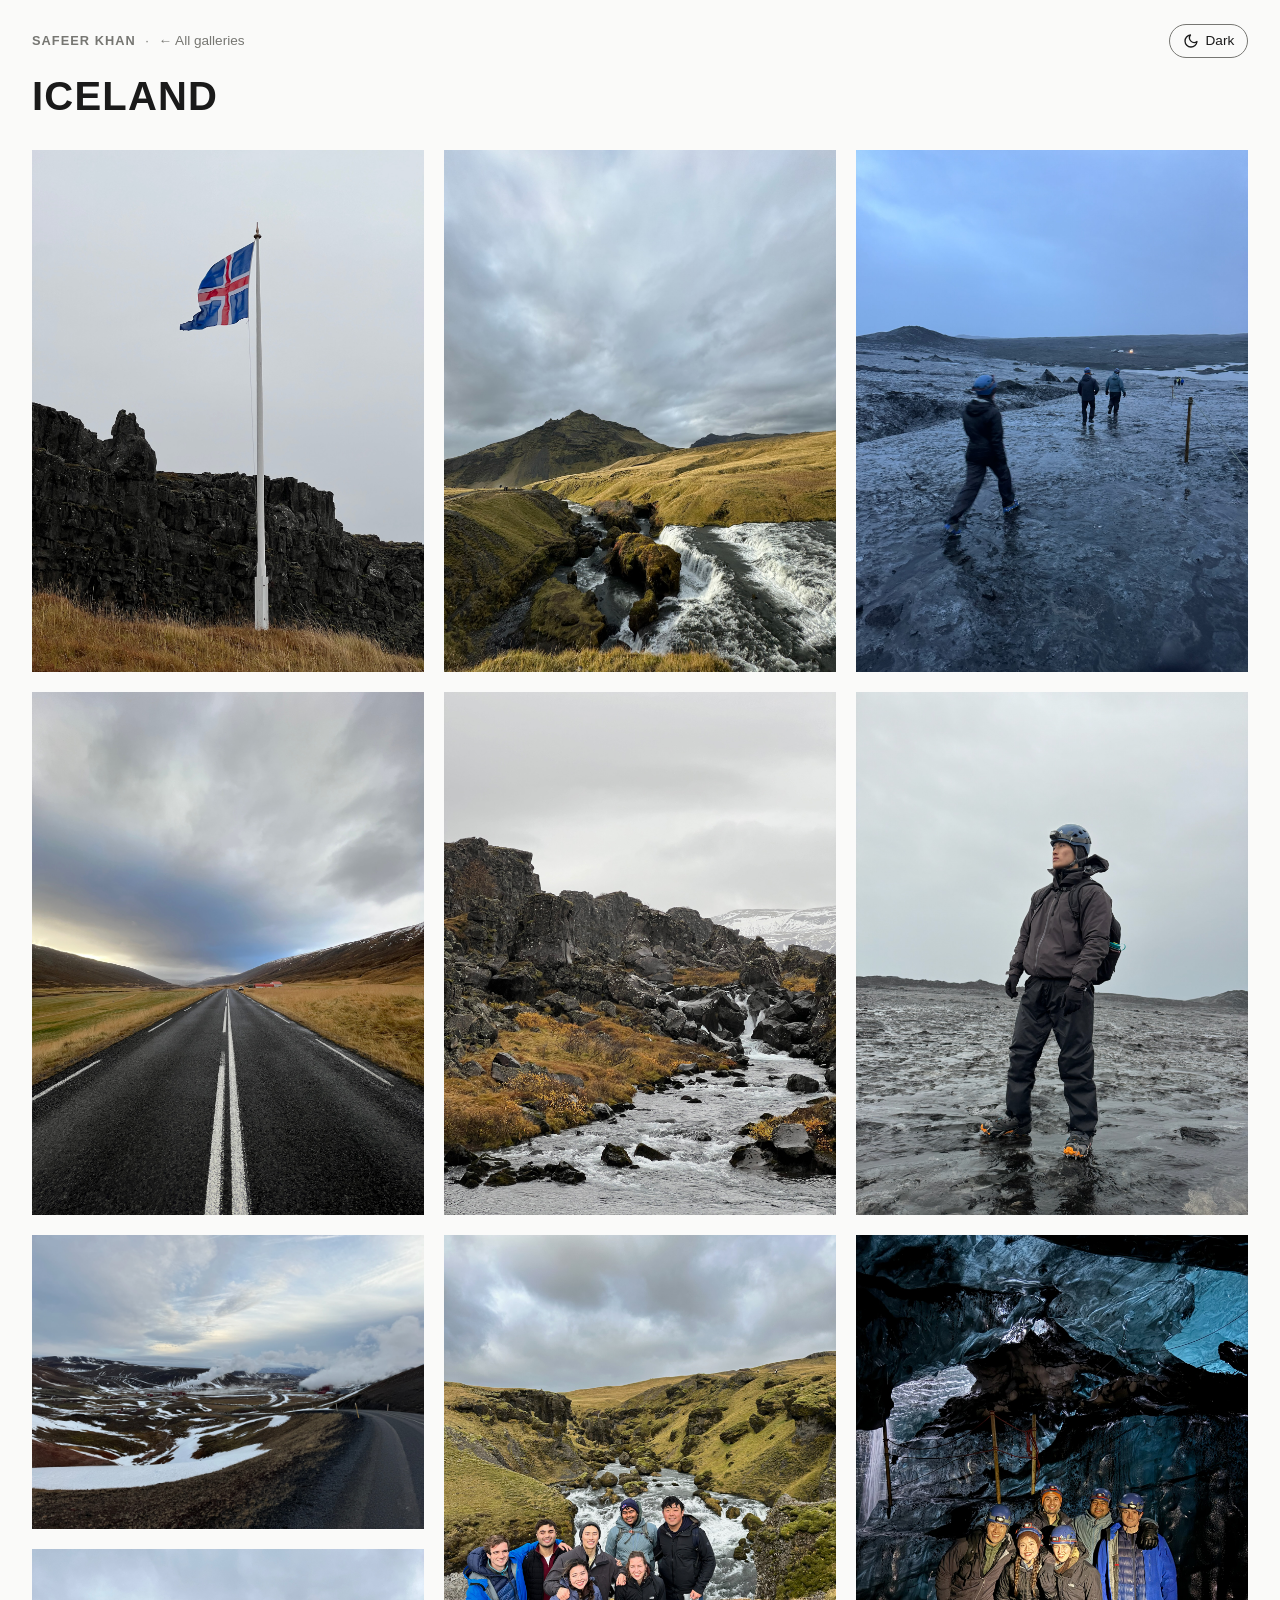
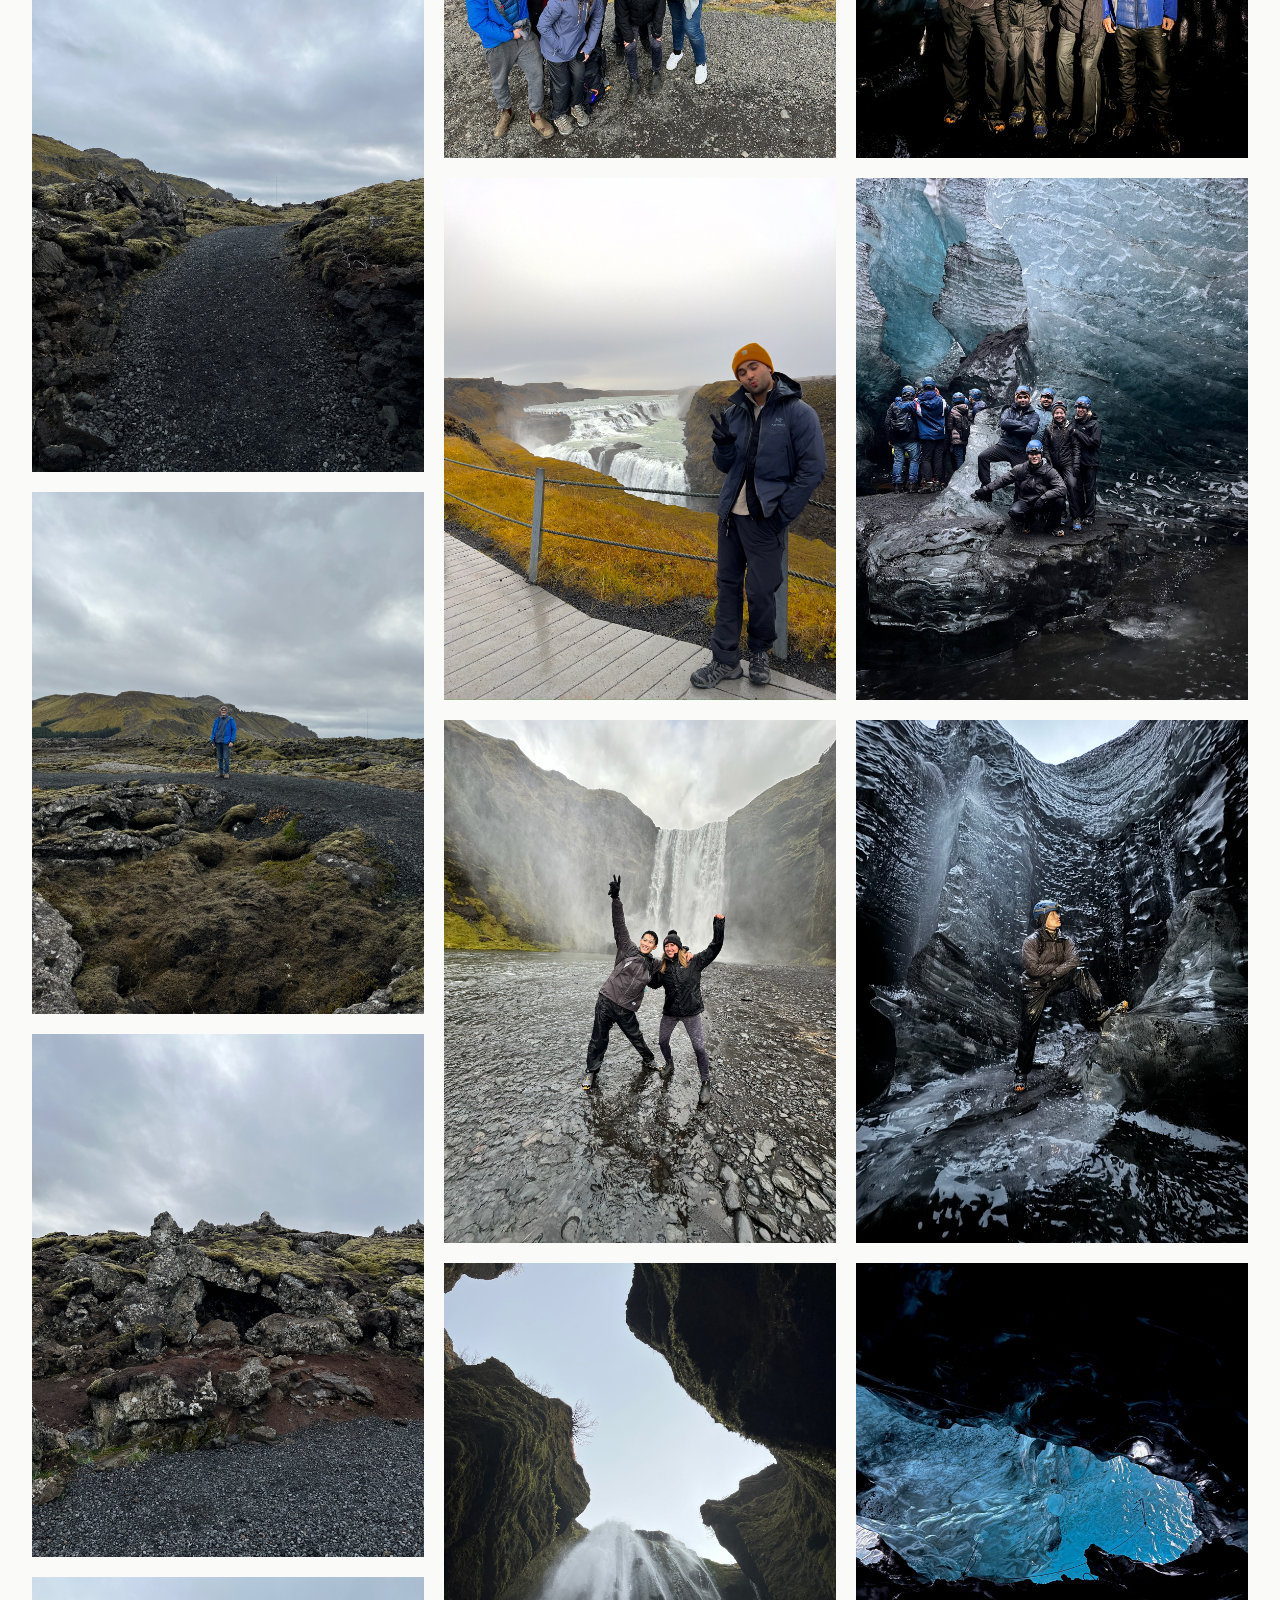
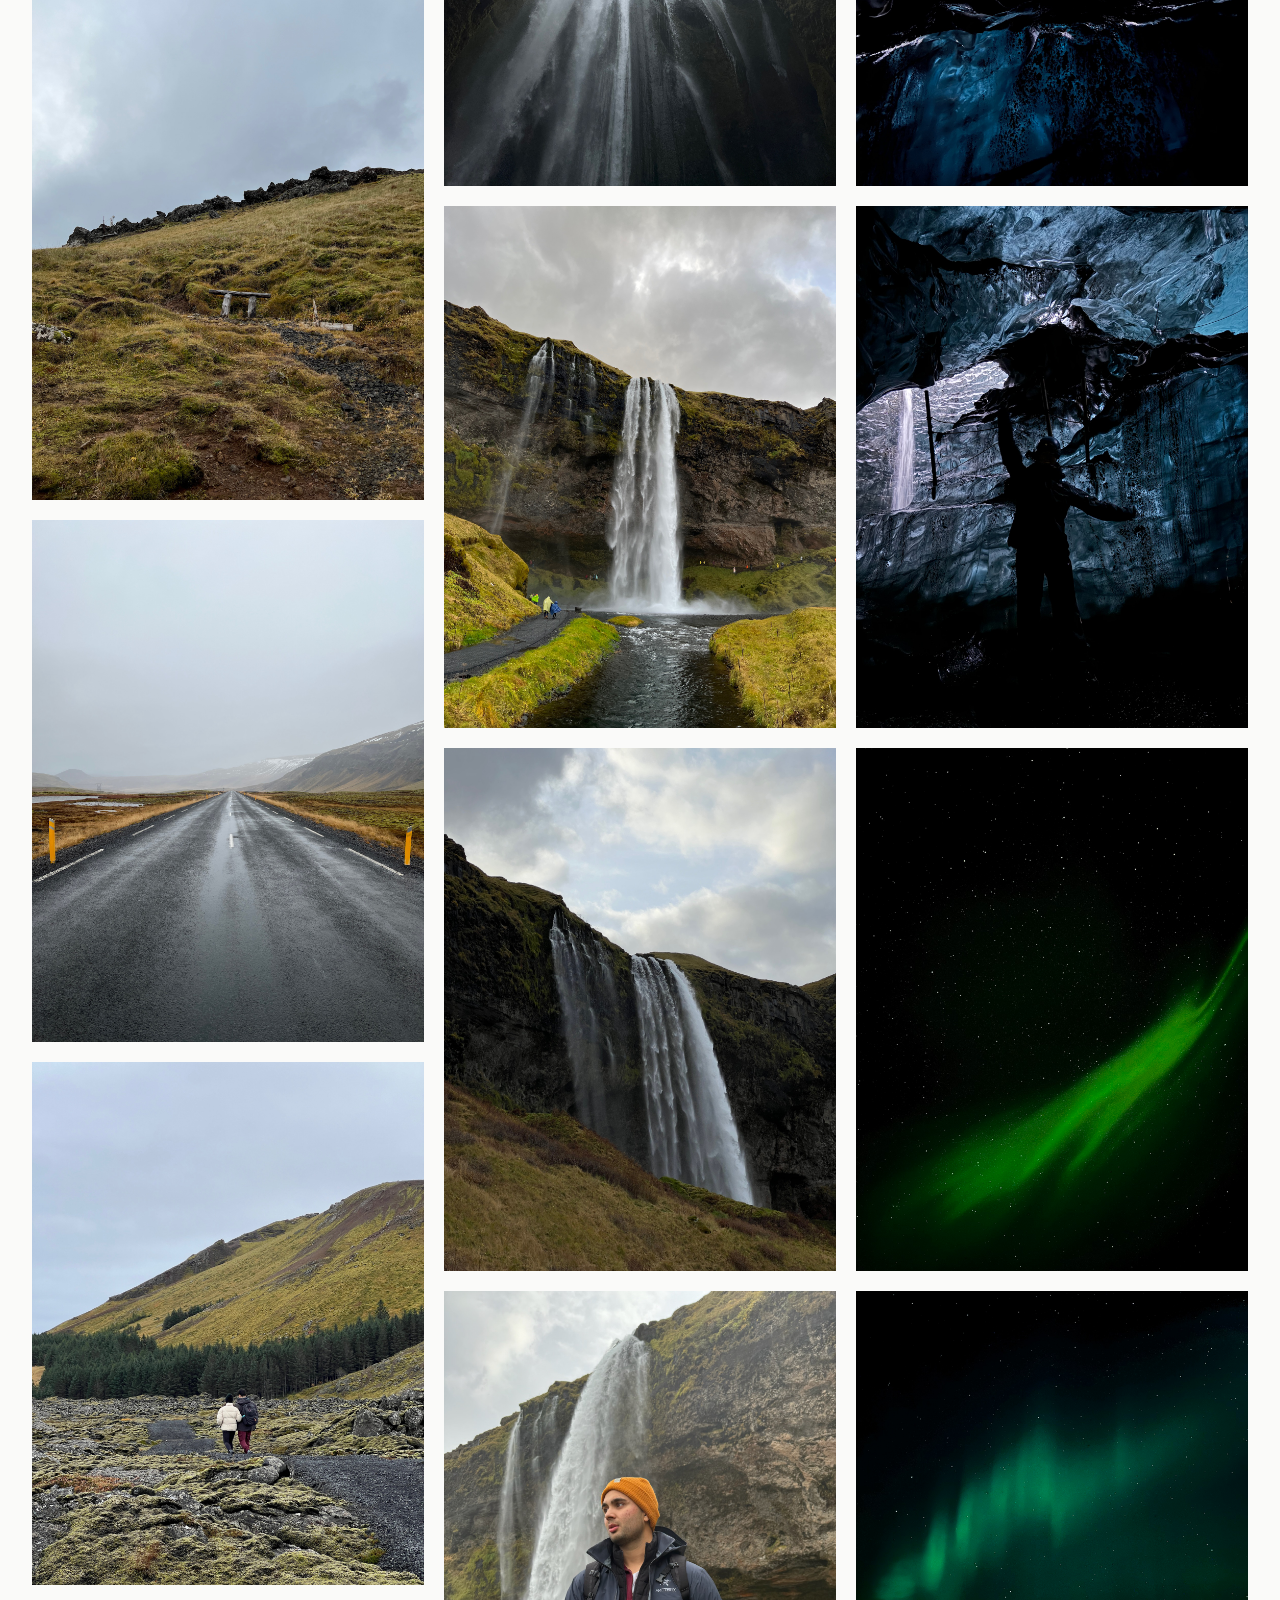
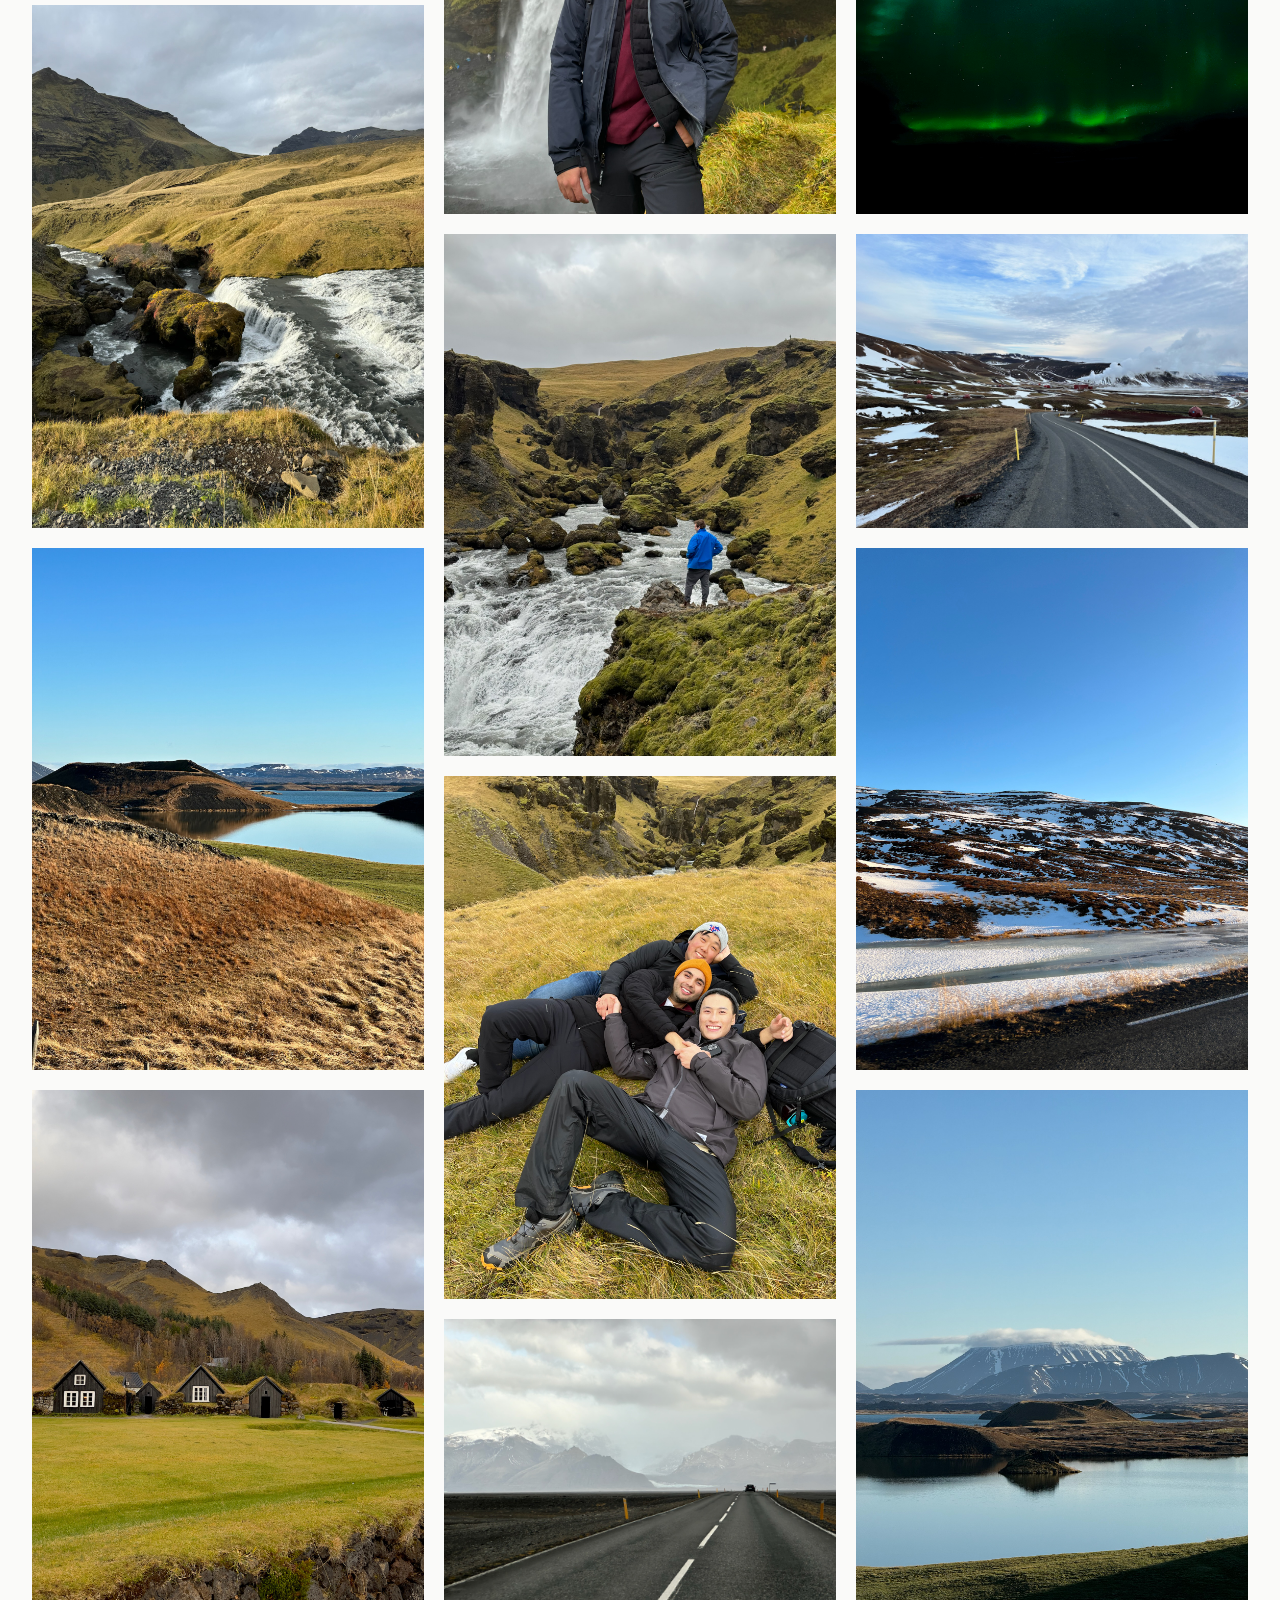
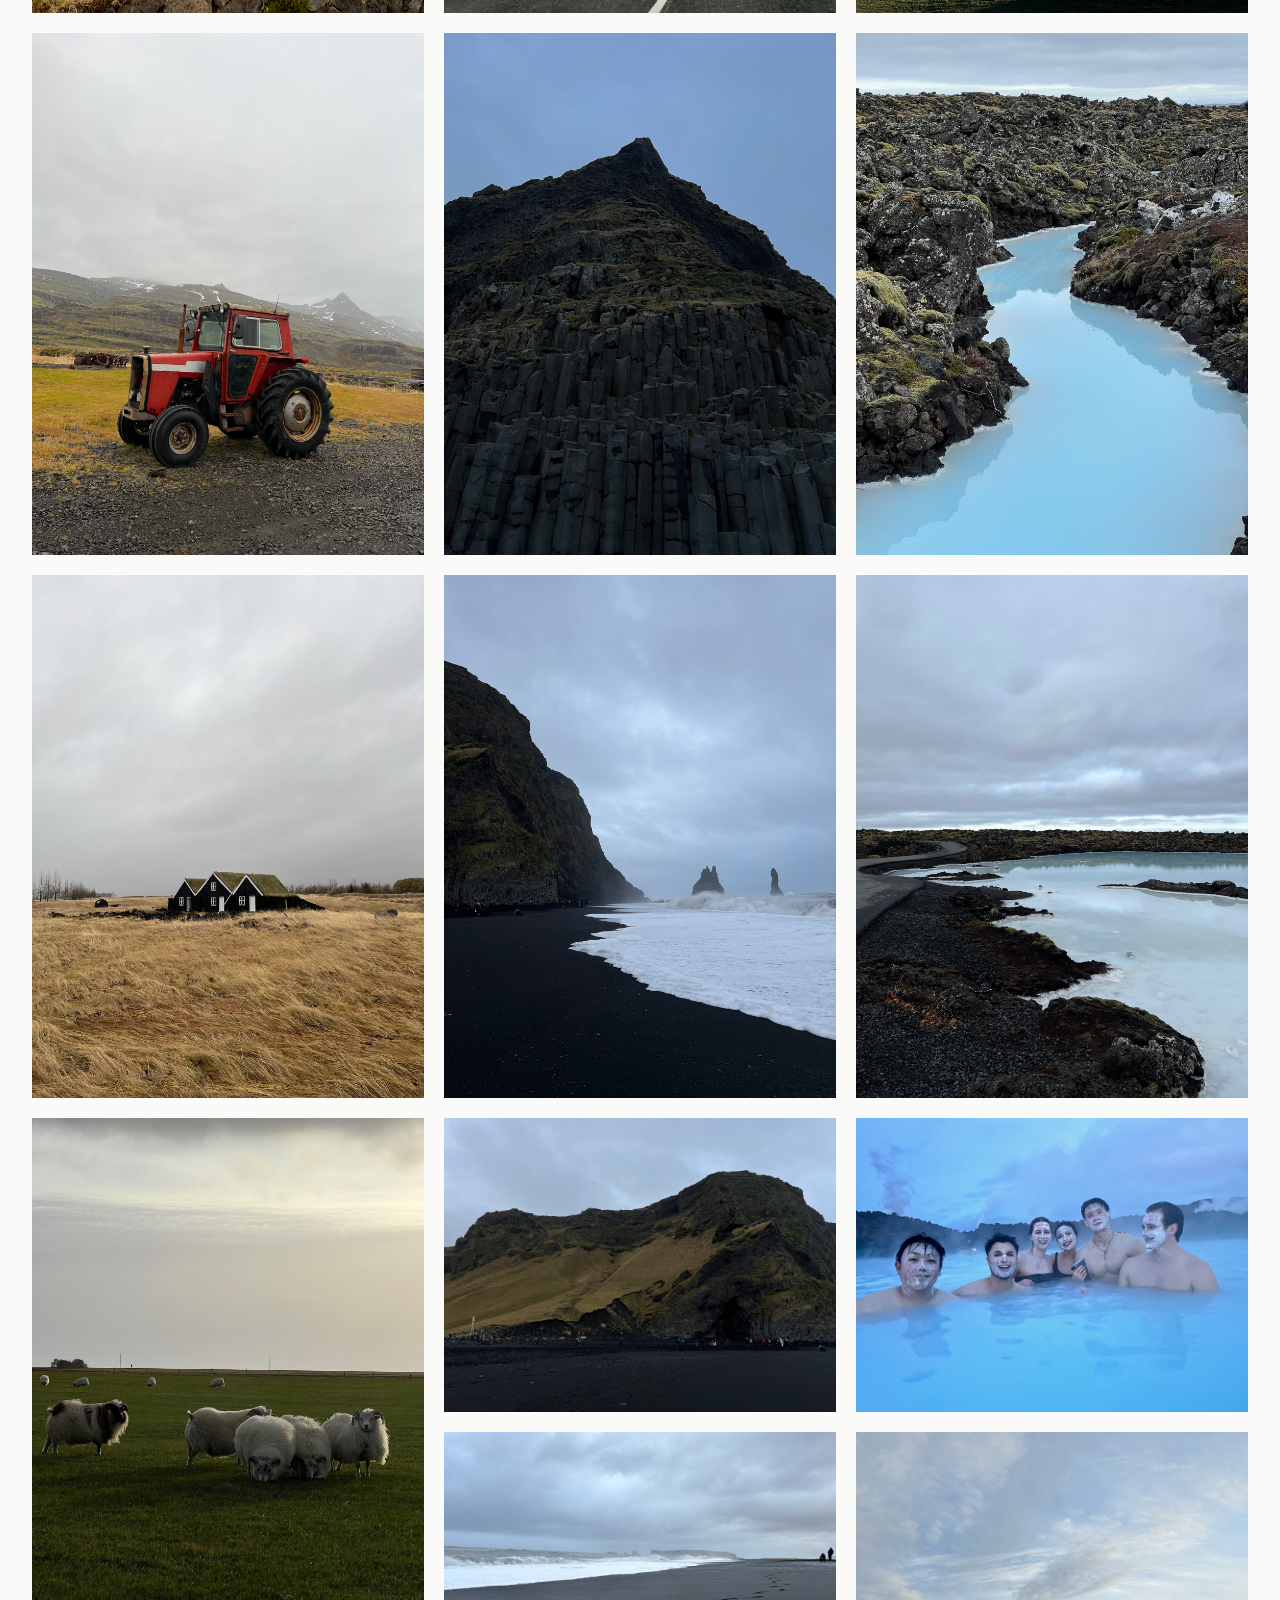
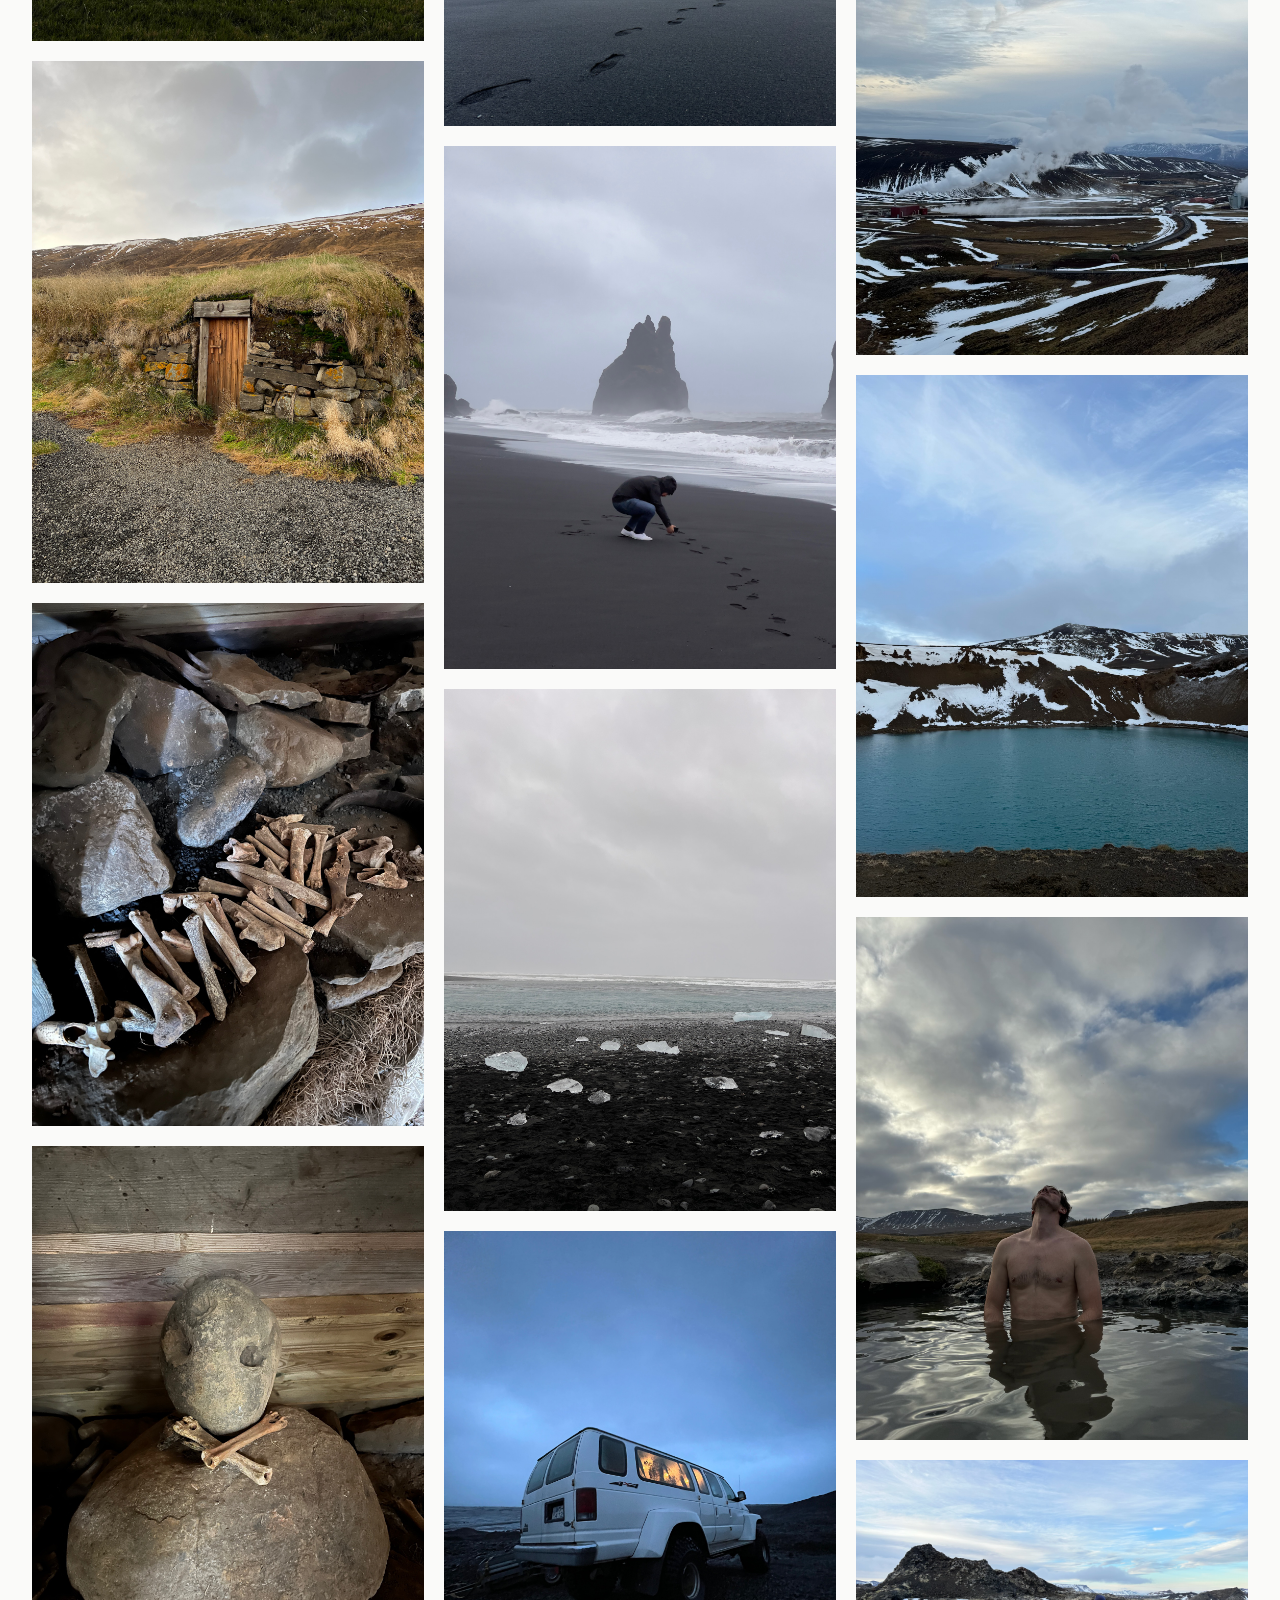
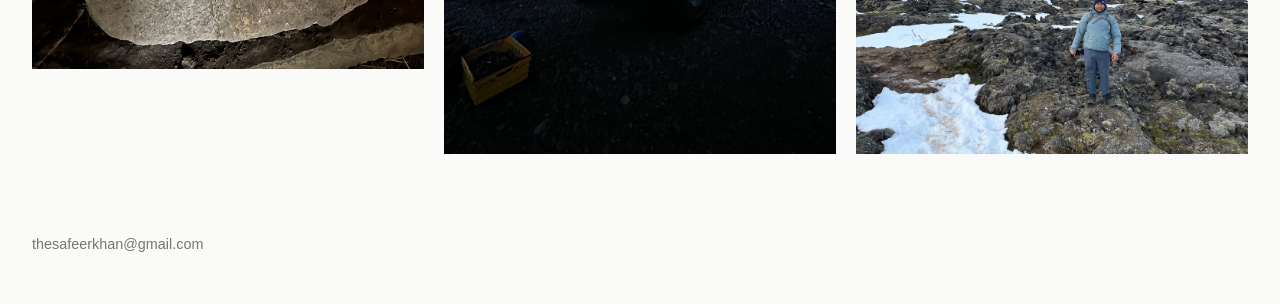
==== commit 5a32c7e3: "Header polish: icon buttons for PDF and theme toggle, mobile alignment Co-Authored-By: Claude Sonnet" ====
--- a/iceland.html
+++ b/iceland.html
@@ -21,12 +21,12 @@
         <p class="meta-row">
           <span class="site-name">Safeer Khan</span>
           <span class="divider">&middot;</span>
-          <a class="back-link" href="index.html">&larr; All galleries</a>
+          <a class="back-link" href="index.html">&larr; <span class="back-full">All galleries</span><span class="back-short">Galleries</span></a>
         </p>
         <h1>Iceland</h1>
       </div>
       <div class="header-actions">
-        <button class="theme-toggle" id="theme-toggle" type="button" aria-label="Toggle dark mode">Dark</button>
+        <button class="theme-toggle" id="theme-toggle" type="button" aria-label="Switch to dark mode"><svg class="icon-moon" viewBox="0 0 24 24" width="16" height="16" fill="none" stroke="currentColor" stroke-width="2" stroke-linecap="round" stroke-linejoin="round" aria-hidden="true"><path d="M21 12.8A9 9 0 1 1 11.2 3a7 7 0 0 0 9.8 9.8z"/></svg><span class="icon-moon">Dark</span><svg class="icon-sun" viewBox="0 0 24 24" width="16" height="16" fill="none" stroke="currentColor" stroke-width="2" stroke-linecap="round" stroke-linejoin="round" aria-hidden="true"><circle cx="12" cy="12" r="4"/><path d="M12 2v2M12 20v2M4.9 4.9l1.4 1.4M17.7 17.7l1.4 1.4M2 12h2M20 12h2M4.9 19.1l1.4-1.4M17.7 6.3l1.4-1.4"/></svg><span class="icon-sun">Light</span></button>
       </div>
     </header>
 
--- a/style.css
+++ b/style.css
@@ -73,6 +73,7 @@
 }
 
 .meta-row {
+  line-height: 1.2;
   display: flex;
   align-items: center;
   gap: 0.6rem;
@@ -98,6 +99,10 @@
   text-decoration: none;
 }
 
+.back-short {
+  display: none;
+}
+
 .back-link:hover {
   text-decoration: underline;
 }
@@ -110,15 +115,34 @@
 }
 
 .theme-toggle {
+  display: inline-flex;
+  align-items: center;
+  box-sizing: border-box;
+  height: 2.1rem;
+  line-height: 1;
   background: none;
   border: 1px solid var(--muted);
   color: var(--fg);
   font: inherit;
   font-size: 0.85rem;
-  padding: 0.4rem 0.9rem;
+  gap: 0.4rem;
+  padding: 0 0.8rem;
   border-radius: 999px;
   cursor: pointer;
   flex-shrink: 0;
+}
+
+.theme-toggle .icon-sun,
+:root[data-theme="dark"] .theme-toggle .icon-moon {
+  display: none;
+}
+
+:root[data-theme="dark"] .theme-toggle svg.icon-sun {
+  display: block;
+}
+
+:root[data-theme="dark"] .theme-toggle span.icon-sun {
+  display: inline;
 }
 
 .theme-toggle:hover {
@@ -129,10 +153,20 @@
   border: 1px solid var(--muted);
   color: var(--fg);
   font-size: 0.85rem;
-  padding: 0.4rem 0.9rem;
+  box-sizing: border-box;
+  height: 2.1rem;
+  line-height: 1;
+  padding: 0 0.8rem;
   border-radius: 999px;
   text-decoration: none;
   white-space: nowrap;
+  display: inline-flex;
+  align-items: center;
+  gap: 0.4rem;
+}
+
+.header-link .icon {
+  flex-shrink: 0;
 }
 
 .header-link:hover {
@@ -186,6 +220,14 @@
     letter-spacing: 0.04em;
   }
 
+  .back-full {
+    display: none;
+  }
+
+  .back-short {
+    display: inline;
+  }
+
   .site-name,
   .meta-row .divider,
   .back-link {
@@ -199,11 +241,47 @@
   .header-link,
   .theme-toggle {
     font-size: 0.75rem;
-    padding: 0.25rem 0.6rem;
-  }
-
-  .header-link .long {
-    display: none;
+    height: 1.8rem;
+  }
+
+  .header-link,
+  .theme-toggle {
+    padding: 0 0.6rem;
+    gap: 0.3rem;
+  }
+
+}
+
+/* Home page, mobile: theme toggle on the same line as the site name */
+@media (max-width: 639px) {
+  .site-header:not(:has(.meta-row)) {
+    display: grid;
+    grid-template-columns: 1fr auto;
+    align-items: center;
+    column-gap: 0.5rem;
+    row-gap: 0;
+  }
+
+  .site-header:not(:has(.meta-row)) .title {
+    display: contents;
+  }
+
+  .site-header:not(:has(.meta-row)) .title h1 {
+    grid-column: 1;
+    grid-row: 1;
+    font-size: 2rem;
+    margin: 0;
+  }
+
+  .site-header:not(:has(.meta-row)) .title p {
+    grid-column: 1 / -1;
+    grid-row: 2;
+    margin-top: 0.35rem;
+  }
+
+  .site-header:not(:has(.meta-row)) .theme-toggle {
+    grid-column: 2;
+    grid-row: 1;
   }
 }
 
